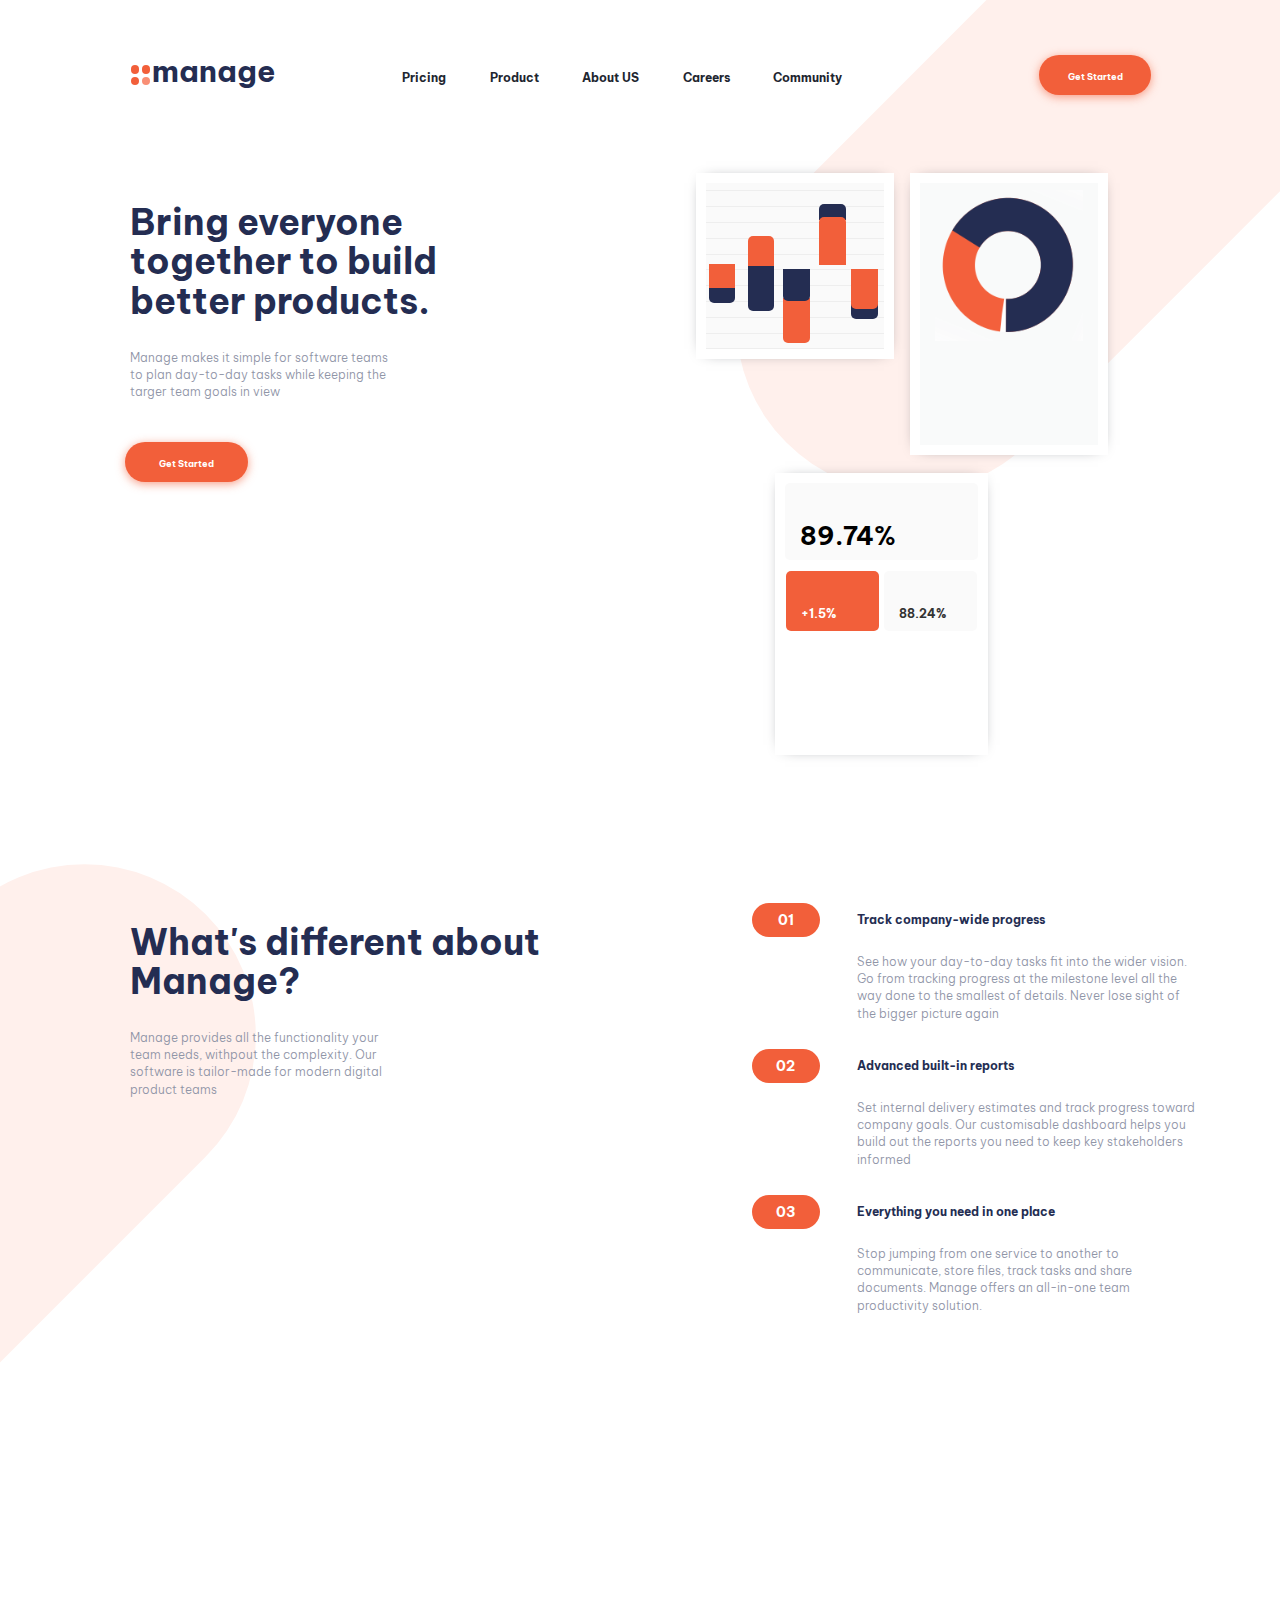
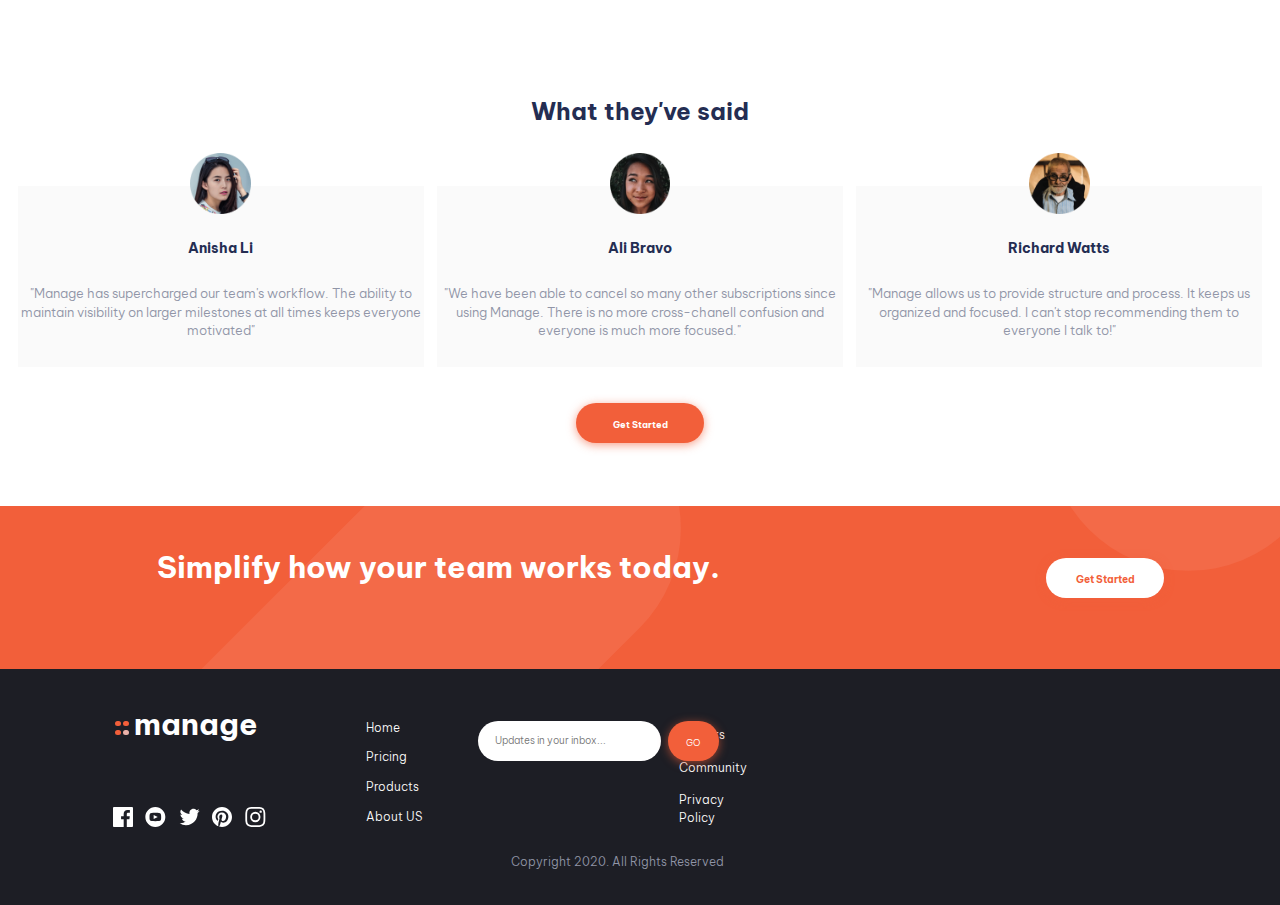
==== index.html @ 22192799 "fixed (not completed 4)" ====
<!DOCTYPE html>
<html lang="en">
<head>
    <meta charset="UTF-8">
    <meta http-equiv="X-UA-Compatible" content="IE=edge">
    <meta name="viewport" content="width=device-width, initial-scale=1.0">
    <link rel="stylesheet" href="bootstrap.min.css">
    <link rel="stylesheet" href="main.css">
    <title>Document</title>
</head>
<body>
    <div class="nav navbar">
        <div class="col-md-2 col-sm-2 col-xs-3"><div class="circleBlck"><span class="managerCircle"></span><span class="managerCircle managerCircle2"></span></div><br><div class="circleBlck circleBlck2"><span class="managerCircle"></span><span class="managerCircle managerCircle2 managerCircle3"></span></div><span class="managerTxt">manage</span></div>
        <div class="col-xs-3 col-sm-3 col-md-3 burger__menu_Blck"><button onclick="mobile_Menu(1)"><span class="burger_menu burger_menu1"></span><br><span class="burger_menu"></span><br><span class="burger_menu"></span></button> <button onclick="mobile_Menu(0)" hidden><span class="close_menu"></span><span class="close_menu"></span></button></div>
        <div class="menuBlck container-fluid" id="mobile-nav">
        <ul class="nav navbar-nav navMenu">
            <li class="active menuBtn">Pricing</li>
            <li class="active menuBtn">Product</li>
            <li class="active menuBtn thirdBtnNavMenu">About US</li>
            <li class="active menuBtn fourBtnNavMenu">Careers</li>
            <li class="active menuBtn fiveBtnNavMenu">Community</li>
        </ul>
        </div>
    <div class="col-md-3 col-sm-3 positionRight"><button class="btn btnTop"><a href="#" class="btnStart"> Get Started</a></button>
        </div></div>
        <div class="row padding">
        <div class="col-md-5 col-sm-5 col-xs-12 greetings aboutProduct">
            <h1>Bring everyone together to build better products.</h1><br>
            <p>Manage makes it simple for software teams to plan day-to-day tasks while keeping the targer team goals in view</p><br>
            <button class="btn btnTop2"><a href="#" class="btnStart"> Get Started</a></button>
        </div>
        <div class="col-md-5 col-sm-5 col-xs-12 index">
            <div class="row">
                <div class="col-md-5 col-sm-5 col-xs-5 rating"><hr id="hr_one"><hr><hr><hr><hr><hr><hr><hr><hr><hr><hr><div class="ratingLvl"><div class="innerRatingLvl"></div></div><div class="ratingLvl Lvl2"><div class="innerRatingLvl RatingLvlChildnum2"></div></div><div class="ratingLvl Lvl3"><div class="innerRatingLvl RatingLvlChildnum3"></div></div><div class="ratingLvl Lvl4"><div class="innerRatingLvl RatingLvlChildnum4"></div></div><div class="ratingLvl Lvl5"><div class="innerRatingLvl RatingLvlChildnum5"></div></div></div>
                <div class="col-md-5 col-sm-5 col-xs-5 info"><img src="./illustration-intro.svg" width="100%" style="margin-top:5%;" alt="" srcset=""></div>
                <div class="row">
                    <div class="col-md-5 col-sm-5 col-xs-12 percent">
                        <div class="row">
                            <div class="col-md-12 col-sm-12 col-xs-12 totalScore"><br><br><span>89.74%</span></div>
                            <div class="row">
                                <div class="col-md-5 col-sm-5 col-xs-5 diffLastAndToday"><br><br><span>+1.5%</span></div>
                                <div class="col-md-5 col-sm-5 col-xs-5 indexLastMonth"><br><br><span>88.24%</span></div>
                            </div>
                        </div>
                    </div>
                </div>
            </div>
        </div></div>
        <div class="row padding">
            <div class="col-md-5 col-sm-5 col-xs-8 greetings">
                <h1>What's different about Manage?</h1><br>
                <p>Manage provides all the functionality your team needs, withpout the complexity. Our software is tailor-made for modern digital product teams</p>
            </div>
            <div class="col-md-7 col-sm-7 col-xs-8">
                <div class="row padding withoutTop">
                    <div class="col-md-12 col-sm-12 col-xs-12 steps"><button class="btn btn-md stepBtn">01</button><h6>Track company-wide progress</h6><br><p>See how your day-to-day tasks fit into the wider vision. Go from tracking progress at the milestone level all the way done to the smallest of details. Never lose sight of the bigger picture again</p><br></div>
                    <div class="col-md-12 col-sm-12 col-xs-12 steps"><button class="btn btn-md stepBtn">02</button><h6>Advanced built-in reports</h6><br><p>Set internal delivery estimates and track progress toward company goals. Our customisable dashboard helps you build out the reports you need to keep key stakeholders informed</p><br></div>
                    <div class="col-md-12 col-sm-12 col-xs-12 steps"><button class="btn btn-md stepBtn">03</button><h6>Everything you need in one place</h6><br><p>Stop jumping from one service to another to communicate, store files, track tasks and share documents. Manage offers an all-in-one team productivity solution.</p><br></div>
                </div>
            </div>
        </div>
        <br><br><br><br><br><br><br>
        <center><h3 style="color: hsl(228, 39%, 23%);" id="h3Elem">What they've said</h3></center><br><br><Br>
        <div class="row SlideMenu">
            <div class="col-md-12 col-sm-12 col-xs-12" onmouseover="btn(0)" onmouseout="btn(1)">
            <div class="row">
            <div class="col-md-3 col-sm-3 col-xs-11 saidBlck" id='firstScroll' ><center><img src="./avatar-anisha.png" alt="" class="Avatar_img"></center><br><center><h5>Anisha Li</h5></center><br><p>"Manage has supercharged our team's workflow. The ability to maintain visibility on larger milestones at all times keeps everyone motivated"</p></div>
            <div class="col-md-3 col-sm-3 col-xs-11 saidBlck" id="secondBlck"><center><img src="./avatar-ali.png" alt="" class="Avatar_img"></center><br><center><h5>Ali Bravo</h5></center><br><p>"We have been able to cancel so many other subscriptions since using Manage. There is no more cross-chanell confusion and everyone is much more focused."</p></div>
            <div class="col-md-3 col-sm-3 col-xs-11 saidBlck" id="thirdBlck"><center><img src="./avatar-richard.png" alt="" class="Avatar_img"></center><br><center><h5>Richard Watts</h5></center><br><p>"Manage allows us to provide structure and process. It keeps us organized and focused. I can't stop recommending them to everyone I talk to!"</p></div>
            <div class="col-md-3 col-sm-3 col-xs-11 saidBlck" id="secondScroll"><center><img src="./avatar-shanai.png" alt="" class="Avatar_img"></center><br><center><h5>Shanai Gough</h5></center><br><p>"Their software allows us to track, manage and collaborate on our projects from anywhere. It keeps the whole team in-sync without being intrusive."</p></div>
        <span class='saidCircle'></span><span class='saidCircle'></span><span class='saidCircle'></span><span class='saidCircle'></span></div>
        <br><br>
    </div><button class="btn btnTop3"><a href="#" class="btnStart"> Get Started</a></button></div>
        <div class="row footerMenuParent">
            <div class="col-md-12 col-sm-12 col-xs-12 footerItem"><img src="./bg-tablet-pattern copy.svg" style="position: absolute;" alt=""><img src="./bg-tablet-pattern copy.svg" style="position:absolute;" id="ImgfooterItem" alt=""><h2>Simplify how your team works today.</h2>
                <button class="btn btnTop4"><a href="#" class="btnStart"> Get Started</a></button></div>    
        <div class="col-md-12 col-sm-12 col-xs-12 footerMenu">
            <div class="col-md-4 col-sm-4 col-xs-4 footerMenuChild"><span class="circle"></span><span class="circle" id="circle2"></span><br><span class="circle2 circle"></span><span class="circle2 circle" id="paleCircle"></span><p>manage</p><br><br><br><div class="massengerBlck"><img src="./icon-facebook.svg" alt=""><img src="./icon-youtube.svg" alt=""><img src="./icon-twitter.svg" alt=""><img src="./icon-pinterest.svg" alt=""><img src="./icon-instagram.svg" alt=""></div></div>
            <div class="col-md-8 col-sm-8 col-xs-8"><ul class="footerNav">
                <li>Home</li>
                <li>Pricing</li>
                <li>Products</li>
                <li id="fourBlck">About US</li>
            </ul><ul class="footerNav2">
            <li>Careers</li>
            <li>Community</li>
            <li id="fourBlck2">Privacy Policy</li>
        </ul>
        </div>
            <div class="col-md-4 col-sm-4 col-xs-4 footerInbox"><input type="email" placeholder="Updates in your inbox..."><button onclick="inbox()">GO</button><br><span hidden></span><p>Copyright 2020. All Rights Reserved</p></div>
        </div></div>
        
        <script src="./app.js" defer></script></body>
</html>
---- main.css ----
.close_menu {
    height: 3px;
    padding-bottom: 1px !important;
    width: 22% !important;
    position: absolute;
    rotate: 45deg !important;
    background-color: hsl(228, 39%, 23%);
    top: 100%;
}

.close_menu:nth-child(2) {
    rotate: -45deg !important;
}
.circleBlck{
    background-color: transparent;
    width: 13%;
    margin-right: 25%;
    float: right;
    margin-bottom: 5%;
    margin-top: 35%;
    padding-bottom: 6%;
}
.circleBlck2{
    margin-top:32%;
    margin-right: -13%;
}
body {
    font-family: 'Be Vietnam Pro';
    font-size: 120%;
    overflow-x: hidden;
    background-image: url(./bg-tablet-pattern.svg), url(./bg-tablet-pattern.svg);
    background-repeat: no-repeat;
    position: absolute;
    background-position-y: 23%, -135%;
    background-position-x: 115%, -60%;
    background-size: 50%;
}

@font-face {
    font-family: 'Be Vietnam Pro Light';
    src: url(./BeVietnamPro-Light.ttf);
}

.menuBlck {
    width: 100%;
    position: absolute;
}
.navMenu{
    width: 60%;
}
.menuBtn {
    cursor: pointer;
    color: rgb(33, 37, 47);
    margin-left:8%;
    padding-top: 12.5%;
}

.scroll {
    width: 700px;
    overflow-wrap: normal;
    overflow-x: scroll;
}

@keyframes scrollLeft {
    from {
        margin-left: 2%;
    }

    to {
        margin-left: -30%;
    }
}

#scrollBtn2 {
    right: 2%;
}

.footerItem {
    color: white;
    font-family: 'Be Vietnam Pro';
    background-color: hsl(12, 88%, 59%);
}

.footerItem>h2 {
    position: absolute;
    margin-top: 3.5%;
    margin-left: 12%;
}

.footerItem>img {
    margin-top: -9%;
    width: 40%;
    margin-left: 12%;
}

.footerItem {
    margin-left: 0%;
    overflow: hidden;
    margin-top: 8%;
    height: 300px;
}

.footerMenuParent {
    overflow: hidden;
}

.footerMenu {
    margin-top: -10.4%;
    padding-bottom: 25px;
    background-color: hsl(233, 12%, 13%);
}

#ImgfooterItem {
    margin-top: -35%;
    margin-left: 80%;
}

.btnTop4 {
    position: absolute;
    margin-top: 4%;
    right: 10%;
    width: 9%;
    height: 40px;
    border-radius: 50px 50px 50px 50px;
    background-color: white;
}

.btnTop4>.btnStart {
    font-size: 71.4%;
    color: hsl(12, 88%, 59%);
}

.btnTop3 {
    position: absolute;
    margin-top: 17%;
    left: 45%;
    width: 10%;
    height: 40px;
    border-radius: 50px 50px 50px 50px;
    background-color: hsl(12, 88%, 59%);

}



.scrollBtn {
    margin-left: 2%;
    margin-top: -7.5%;
    border: 0px;
    background-color: transparent;
    width: 5%;
    position: absolute;
}

@keyframes scrolling {
    from {
        margin-left: 120%;
    }

    to {
        margin-left: 69%;
    }
}

@keyframes scrollRight {
    from {
        margin-left: -30%;
    }

    to {
        margin-left: 2%;
    }
}

@keyframes scrolling2 {
    from {
        margin-left: 67%;
    }

    to {
        margin-left: 120%;
    }
}

#firstScroll {
    margin-left: 2.5%;
    border-left: 0px black solid;
}

#secondScroll {
    position: absolute;
    margin-left: 120%;
}

.saidBlck>center>h5 {
    color: hsl(228, 39%, 23%)
}

.Avatar_img {
    width: 15%;
    margin-top: -8%;
}

.burger__menu_Blck {
    visibility: hidden;
}

.saidBlck>p {
    text-align: center;
    font-size: 110%;
    padding-bottom: 4%;
    color: hsl(227, 12%, 61%);
    font-family: 'Be Vietnam Pro Light';
}

.saidBlck {
    background-color: rgb(250, 250, 250);
    padding: 0;
    width: 31%;
}

.greetings {
    color: hsl(228, 39%, 23%);
}
.greetings>h1{
    width:95%;
}
.greetings>p{
    width:55%;
}
.aboutProduct>h1{
    width: 70% !important;
}
.aboutProduct>p{
    width: 58% !important;
}
#secondBlck {
    margin-left: 1%;
}

@keyframes mobilemenu {
    from {
        margin-left: 150%;
    }

    to {
        margin-left: 37%;
    }
}

#thirdBlck {
    margin-left: 1%;
}

.greetings>p {
    font-family: 'Be Vietnam Pro Light';
    font-size: 100%;
    color: hsl(227, 12%, 61%);
}

.steps>p {
    margin-left: 20%;
    font-family: 'Be Vietnam Pro Light';
    font-size: 100%;
    width: 63%;
    color: hsl(227, 12%, 61%);
}

.steps:nth-child(2)>p {
    width: 67%;
}

.padding {
    padding-left: 130px;
    padding-top: 65px;
    height: 80%;
}
.index{
    height:100%;
}
.index>.row{
    height: 100%;
}
.info,.rating.percent{
    height:40%;
}
.percent{
    height:40%;
}
.index {
    padding-left: 150px;
}
.index>div>.row{
    height: 100%;
}
body{
    height: 100%;
}
.rating {
    box-shadow: 0px 0px 15px rgb(33, 37, 47);
    width: 50%;
    margin-left: -10%;
    background-color: hsl(0, 0%, 98%);
    outline: 10px white solid;
}

.rating>hr {
    margin-left: -11%;
    margin-bottom: 0%;
    margin-top: 10%;
    width: 122%;
}

.ratingLvl {
    position: absolute;
    top: 49%;
    background-color: hsl(12, 88%, 59%);
    border-radius: 0px 0px 5px 5px;
    width: 15%;
    margin-left: -7%;
    height: 30px;
}

.innerRatingLvl {
    position: absolute;
    top: 80%;
    width: 100%;
    height: 15px;
    border-radius: 0px 0px 5px 5px;
    background-color: hsl(228, 39%, 23%);
}

.RatingLvlChildnum2 {
    height: 45px;
    top: 100%;
}

.RatingLvlChildnum3 {
    height: 32px;
    top: -63%;
}

.RatingLvlChildnum4 {
    border-radius: 5px 5px 0px 0px;
    height: 48px;
    top: 80%;
    background-color: hsl(12, 88%, 59%);
}

.withoutTop {
    padding-top: 0px;
}

.RatingLvlChildnum5 {
    top: -120%;
    height: 40px;
    background-color: hsl(12, 88%, 59%);
}

.steps>h6 {
    margin-left: 20%;
    color: hsl(228, 39%, 23%);
}

.stepBtn {
    float: left;
    background-color: hsl(12, 88%, 59%);
    color: white;
    width: 13%;
    border-radius: 50px 50px 50px 50px;
}

.Lvl2 {
    top: 32%;
    margin-left: 15%;
    border-radius: 5px 5px 0px 0px;
}

.Lvl3 {
    top: 69%;
    height: 45px;
    margin-left: 35%;
    border-radius: 0px 0px 5px 5px;
}

.Lvl4 {
    background-color: hsl(228, 39%, 23%);
    top: 13%;
    height: 16px;
    margin-left: 55%;
    border-radius: 5px 5px 0px 0px;
}

.Lvl4 {
    background-color: hsl(228, 39%, 23%);
    top: 13%;
    height: 16px;
    margin-left: 55%;
    border-radius: 5px 5px 0px 0px;
}

.Lvl5 {
    background-color: hsl(228, 39%, 23%);
    top: 68%;
    height: 23px;
    margin-left: 73%;
    border-radius: 0px 0px 5px 5px;
}

#hr_one {
    margin-top: 5%;
}

.info {
    box-shadow: 0px 0px 15px rgb(33, 37, 47);
    margin-left: 10%;
    width: 50%;
    background-color: rgb(249,250,250);
    outline: 10px white solid;
}

.totalScore {
    border-radius: 5px 5px 5px 5px;
    background-color: hsl(0, 0%, 98%);
    padding-bottom: 3%;
    color: black;
}

.totalScore>span {
    font-size: 210%;
    font-family: 'Be Vietnam Pro';
}

.indexLastMonth {
    background-color: hsl(0, 0%, 98%);
    margin-top: 5%;
    border-radius: 5px 5px 5px 5px;
    margin-left: 2%;
    padding-bottom: 4%;
}
.diffLastAndToday {
    border-radius: 5px 5px 5px 5px;
    background-color: hsl(12, 88%, 59%);
    margin-top: 5%;
    margin-left: 7.5%;
padding-bottom: 4%;
    color: white;
}

.percent {
    box-shadow: 0px 0px 15px rgb(33, 37, 47);
    margin-left: 15%;
    margin-top: 10%;
    width: 50%;
    background-color: white;
    outline: 10px white solid;
}

.menuBlck {
    padding-left: 28%;
}

#paleRedCircle {
    background-color: rgb(235, 178, 169);
}

.managerCircle{
    background-color: hsl(12, 88%, 59%);
    width: 4%;
    padding-bottom: 4%;
    margin-left: 0.5%;
    position: absolute;
    border-radius: 100px 100px 100px 100px;
}
.managerCircle2{
    margin-left: 6%;
    width: 3.5%;
    padding-bottom: 4%;
}
.managerCircle3{
    background-color: rgb(249, 143, 117);
}
@media (max-width:1100px) and (max-height:600px) {
    .footerItem>h2 {
        margin-top: 5.5% !important;
    }

    .stepBtn {
        font-size: 85% !important;
    }

    .index>div>div.row>div>div>div>span {
        font-size: 170% !important;
    }

    .btnTop4 {
        margin-top: 6% !important;
    }

    .scrollBtn {
        margin-top: -5% !important;
    }

    .rating {
        margin-left: -15% !important;
    }

    .info {
        margin-left: 15% !important;
    }

    #fourBlck {
        width: 9% !important;
    }

    #fourBlck2 {
        width: 20% !important;
    }

    .footerInbox>button {
        top: -350%;
        width: 15% !important;
    }

    .footerInbox>input {
        width: 55% !important;
        top: -350% !important;
    }

    .footerInbox>p {
        margin-left: 130% !important;
        width: 90% !important;
    }

    .footerNav {
        margin-top: 13% !important;
    }

    .footerNav2 {
        margin-top: -17% !important;
    }

    .circle {
        margin-left: 23.5%;
        margin-top: 24.7% !important;
    }

    #circle2 {
        margin-left: 25.4%;
    }

    .circle2 {
        margin-top: 21.7% !important;
    }

    #paleCircle {
        margin-left: 25.4%;
        background-color: rgb(235, 178, 169);
    }

    .footerMenuChild>p {
        margin-top: 15.2% !important;
    }

    .footerMenu {
        margin-top: -13.7% !important;
    }

    #ImgfooterItem {
        margin-top: -33% !important;
    }

    .btnTop4 {
        width: 13% !important;
    }


    .saidBlck>p {
        font-size: 10px !important;
    }

    .steps {
        margin-left: -20%;
    }

    .steps>p {
        width: 100% !important;
        margin-left: 20% !important;
    }

    body {
        background-position-y: 5%, -180% !important;
        background-position-x: 120%, -50% !important;
    }

    .ratingLvl {
        top: 47% !important;
        margin-left: -10%;
    }

    .innerRatingLvl {
        top: 65% !important;
    }

    .RatingLvlChildnum2 {
        top: 80% !important;
        height: 42px !important;
    }

    .RatingLvlChildnum3 {
        height: 27px !important;
        top: -17% !important;
    }

    .RatingLvlChildnum4 {
        height: 28px;
        top: 60% !important;
    }

    .RatingLvlChildnum5 {
        top: -70% !important;
        height: 30px;
    }

    .Lvl2 {
        top: 28% !important;
        margin-left: 9% !important;
    }

    .Lvl3 {
        top: 55% !important;
        height: 52px !important;
        margin-left: 29% !important;
    }

    .Lvl4 {
        top: 20% !important;
        margin-left: 50% !important;
    }

    .Lvl5 {
        top: 62% !important;
        margin-left: 68% !important;
    }

    .rating {
        height: 130px !important;
    }

    .info {
        height: 130px !important;
    }


    .rating>hr {
        margin-left: -17% !important;
        width: 135% !important;
        margin-top: 14% !important;
    }

    .managerCircleRight {
        right: 40% !important;
    }

    .btnTop {
        margin-top: -15% !important;
    }

    .menuBlck {
        padding-left: 18%;
    }
}

@media (max-width:1000px) and (max-height:600px) {
    .menuBtn {
        width: 10% !important;
        margin-left: 6% !important;
        font-size: 9px !important;
        padding-left: 45px !important;
    }

    .thirdBtnNavMenu {
        width: 24% !important;
    }

    .fourBtnNavMenu {
        margin-left: -5% !important;
    }

    .rating>hr {
        margin-left: -25% !important;
        width: 145% !important;
        margin-top: 23% !important;
    }

    .rating {
        margin-left: -15% !important;
    }

    .info {
        margin-left: 15% !important;
    }

    #fourBlck {
        width: 9% !important;
    }

    #fourBlck2 {
        width: 20% !important;
    }

    .footerInbox>button {
        top: -420% !important;
        right: -172% !important;
        width: 15% !important;
    }

    .footerInbox>input {
        width: 55% !important;
        right: -155% !important;
        top: -420% !important;
    }

    .footerInbox>p {
        margin-left: 240% !important;
        width: 90% !important;
    }

    .footerNav {
        margin-top: 13% !important;
    }

    .footerNav2 {
        margin-top: -17% !important;
    }

    .percent {
        height: 100px !important;
        margin-top: 15% !important;
    }

    .circle {
        margin-left: 23.5%;
        margin-top: 24.7% !important;
    }

    #circle2 {
        margin-left: 25.4%;
    }

    .circle2 {
        margin-top: 21.7% !important;
    }

    #paleCircle {
        margin-left: 25.4%;
        background-color: rgb(235, 178, 169);
    }

    .footerMenuChild>p {
        margin-top: 15.2% !important;
    }

    .footerMenu {
        margin-top: -13.7% !important;
    }

    #ImgfooterItem {
        margin-top: -33% !important;
    }

    .btnTop4 {
        width: 13% !important;
    }


    .totalScore>span {
        margin-left: -10% !important;
    }

    .index>div>div.row>div>div>div>span {
        font-size: 17px !important;
    }

    .saidBlck>p {
        font-size: 8.6px !important;
    }

    .diffLastAndToday>span {
        margin-left: -40% !important;
        font-size: 9px !important;
    }

    .indexLastMonth>span {
        margin-left: -40% !important;
        font-size: 9px !important;
    }

    .steps {
        margin-left: -20%;
    }

    .steps>p {
        width: 100% !important;
        margin-left: 20% !important;
    }

    body {
        background-position-y: 5%, -260% !important;
        background-position-x: 120%, -50% !important;
    }

    .ratingLvl {
        top: 47% !important;
        margin-left: -15% !important;
    }

    .innerRatingLvl {
        top: 65% !important;
    }

    .RatingLvlChildnum2 {
        top: 90% !important;
        height: 32px !important;
    }

    .RatingLvlChildnum3 {
        height: 27px !important;
        top: -17% !important;
    }

    .RatingLvlChildnum4 {
        height: 28px;
        top: 60% !important;
    }

    .RatingLvlChildnum5 {
        top: -70% !important;
        height: 30px;
    }

    .Lvl2 {
        top: 28% !important;
        margin-left: 7% !important;
    }

    .Lvl3 {
        top: 45% !important;
        height: 52px !important;
        margin-left: 27% !important;
    }

    .Lvl4 {
        top: 20% !important;
        margin-left: 48% !important;
    }

    .Lvl5 {
        top: 62% !important;
        margin-left: 66% !important;
    }

    .rating {
        height: 100px !important;
    }

    .info {
        height: 100px !important;
        padding-top: 3% !important;
    }


    .managerCircle {
        right: 37% !important;
    }

    .managerCircleRight {
        right: 44.5% !important;
    }

    .btnTop {
        margin-top: -20% !important;
        width: 50% !important;
    }

    .btnTop2 {
        width: 30% !important;
    }

    .stepBtn {
        width: 16% !important;
    }

    .menuBlck {
        padding-left: 18%;
    }

    .footerItem {
        height: 250px !important;
    }

    .footerItem>img {
        left: 11% !important;
        top: 15% !important;
    }

    #ImgfooterItem {
        left: 5% !important;
    }
}

@media (max-width:1000px) and (max-height:500px) {
    .rating {
        margin-left: -15% !important;
    }

    .info {
        margin-left: 15% !important;
    }

    #fourBlck {
        width: 9% !important;
    }

    #fourBlck2 {
        width: 20% !important;
    }

    .footerInbox>button {
        top: -350%;
        width: 15% !important;
    }

    .footerInbox>input {
        width: 55% !important;
        top: -350% !important;
    }

    .footerInbox>p {
        margin-left: 130% !important;
        width: 90% !important;
    }

    .footerNav {
        margin-top: 13% !important;
    }

    .footerNav2 {
        margin-top: -17% !important;
    }

    .circle {
        margin-left: 23.5%;
        margin-top: 24.7% !important;
    }

    #circle2 {
        margin-left: 25.4%;
    }

    .circle2 {
        margin-top: 21.7% !important;
    }

    #paleCircle {
        margin-left: 25.4%;
        background-color: rgb(235, 178, 169);
    }

    .footerMenuChild>p {
        margin-top: 15.2% !important;
    }

    .footerMenu {
        margin-top: -13.7% !important;
    }

    #ImgfooterItem {
        margin-top: -33% !important;
    }

    .btnTop4 {
        width: 13% !important;
    }


    .saidBlck>p {
        font-size: 10px !important;
    }

    .steps {
        margin-left: -20%;
    }

    .steps>p {
        width: 100% !important;
        margin-left: 20% !important;
    }

    body {
        background-position-y: 5%, -180% !important;
        background-position-x: 120%, -50% !important;
    }

    .ratingLvl {
        top: 47% !important;
        margin-left: -10%;
    }

    .innerRatingLvl {
        top: 65% !important;
    }

    .RatingLvlChildnum2 {
        top: 80% !important;
        height: 42px !important;
    }

    .RatingLvlChildnum3 {
        height: 27px !important;
        top: -17% !important;
    }

    .RatingLvlChildnum4 {
        height: 28px;
        top: 60% !important;
    }

    .RatingLvlChildnum5 {
        top: -70% !important;
        height: 30px;
    }

    .Lvl2 {
        top: 28% !important;
        margin-left: 9% !important;
    }

    .Lvl3 {
        top: 55% !important;
        height: 52px !important;
        margin-left: 29% !important;
    }

    .Lvl4 {
        top: 20% !important;
        margin-left: 50% !important;
    }

    .Lvl5 {
        top: 62% !important;
        margin-left: 68% !important;
    }

    .rating {
        height: 130px !important;
    }

    .info {
        height: 130px !important;
    }
    .rating>hr {
        margin-left: -17% !important;
        width: 135% !important;
        margin-top: 14% !important;
    }

    .managerCircleRight {
        right: 40% !important;
    }

    .btnTop {
        margin-top: -15% !important;
    }

    .menuBlck {
        padding-left: 18%;
    }
}

.saidCircle {
    visibility: hidden;
}

@media (max-width:760px) and (max-height:600px) {

    .burger_menu {
        margin-top: -5% !important;
    }

    .burger_menu1 {
        margin-top: 0% !important;

    }

    .burger_menu:nth-child(5) {
        margin-top: -10% !important;
    }

    .burger__menu_Blck>button {
        background-color: transparent;
        outline: none;
        border: none;
        box-shadow: none;
    }

    .burger__menu_Blck {
        right: -15% !important;
        top: 55% !important;
    }

    .saidCircle {
        visibility: visible;
        position: absolute;
        margin-top: 25% !important;
        left: 47% !important;
        width: 0.8% !important;
        border-radius: 150px 150px 150px 150px !important;
        background-color: hsl(12, 88%, 59%);
        border: 1px hsl(12, 88%, 59%) solid;
        height: 7px !important;
    }

    body>div.row.SlideMenu>div>div>span:nth-child(6) {
        background-color: white;
        margin-left: 1.5% !important;
    }

    body>div.row.SlideMenu>div>div>span:nth-child(7) {
        background-color: white;
        margin-left: 3% !important;
    }

    body>div.row.SlideMenu>div>div>span:nth-child(8) {
        background-color: white;
        margin-left: 4.5% !important;
    }

    body {
        background-size: 99%, 65% !important;
        background-position-x: 2800%, 175% !important;
        background-position-y: 35%, -125% !important;
    }
    .steps>h6 {
        width: 110%;
        margin-left: 12% !important;
        margin-top: 0% !important;
        padding-top: 9px;
        padding-left: 16px;
        padding-bottom: 6px;
        background-color: rgb(255, 240, 235);
    }

    .steps {
        line-height: 200% !important;
        margin-left: -12% !important;
    }

    .btnTop3 {
        margin-left: -2% !important;
        width: 15% !important;
    }

    body>div:nth-child(3)>div.col-md-7.col-sm-7.col-xs-8>div>div>p {
        margin-left: 4% !important;
    }

    .managerCircleRight {
        right: 42% !important;
    }

    .greetings {
        margin-left: 5% !important;
        text-align: center;
        padding: 0 !important;
    }

    .greetings>h1 {
        line-height: 150% !important;
    }

    .greetings>p {
        line-height: 200% !important;
    }

    .aboutProduct>h1 {
        line-height: 100% !important;
    }

    .rating {
        margin-left: -10% !important;
        height: 150px !important;
        width: 40% !important;
    }

    #hr_one {
        margin-top: 6% !important;
    }

    .ratingLvl {
        margin-left: -3.5% !important;
    }

    .info {
        margin-left: 6% !important;
        height: 150px !important;
        width: 40% !important;
    }

    .percent {
        margin-top: 7% !important;
        margin-left: 15% !important;
        height: 150px !important;
        width: 40% !important;
    }

    .totalScore {
        font-size: 12px !important;
    }

    .diffLastAndToday {
        font-size: 10px !important;
        margin-left: 5% !important;
    }

    .diffLastAndToday>span {
        font-size: 18px !important;
        margin-left: -5% !important;
    }

    .indexLastMonth {
        font-size: 10px !important;
        margin-left: 5% !important;
    }

    .indexLastMonth>span {
        font-size: 18px !important;
        margin-left: -5% !important;
    }

    .index>div>div.row>div>div>div>span {
        font-size: 30px !important;
        margin-left: 3% !important;
        top: -25% !important;
    }

    .index {
        margin-top: 0% !important;
    }

    .greetings {
        margin-left: 16% !important;
        margin-top: 70% !important;
    }

    .greetings>P {
        margin-left: -20% !important;
    }

    .scrollBtn {
        box-shadow: none;
    }

    .stepBtn {
        box-shadow: none;
    }

    .greetings>h1 {
        width: 80% !important;
    }

    .aboutProduct {
        position: absolute;
        left: 30% !important;
        margin-top: 65% !important;
    }

    .aboutProduct>button {
        margin-left: 26% !important;
    }


    .Lvl2 {
        margin-left: 16% !important;
    }

    .Lvl3 {
        margin-left: 33.5% !important;
    }

    .Lvl4 {
        margin-left: 53% !important;
    }

    .Lvl5 {
        margin-left: 72% !important;
    }

    .rating>hr {
        margin-left: -8% !important;
        margin-top: 8% !important;
        width: 120% !important;
    }

    .steps>p {
        width: 120% !important;
        margin-left: -10% !important;
    }

    #h3Elem {
        margin-top: -10% !important;
        margin-bottom: 10% !important;
    }

    .aboutProduct {
        margin-left: -18% !important;
    }

    .btnTop2 {
        width: 20% !important;
        margin-left: 35% !important;
    }

    .circle {
        margin-left: 21% !important;
        margin-top: 27% !important;
        height: 5px !important;
        width: 2% !important;
    }

    #circle2 {
        margin-left: 24% !important;
    }

    .footerNav2 {
        margin-top: -20% !important;
    }

    .footerInbox>p {
        margin-left: 200% !important;
        width: 100% !important;
    }

    .footerInbox {
        margin-left: 5% !important;
        margin-top: 12% !important;
    }

    .circle2 {
        margin-top: 24% !important;
    }

    #paleCircle {
        margin-left: 24% !important;
    }

    .btnTop3 {
        margin-top: 30% !important;
    }

    .footerInbox>span {
        position: absolute;
        left: 204% !important;
        width: 90% !important;
        font-size: 8px !important;
        color: red;
        font-style: italic;
        margin-top: -65% !important;
    }

    .footerInbox>button {
        box-shadow: none;
        left: 105% !important;
        width: 20% !important;
        outline: none;
        border: none;
    }

    .burger_menu {
        height: 5px;
        padding-bottom: 1px !important;
        width: 15% !important;
        position: absolute;
        background-color: hsl(228, 39%, 23%);
    }

    .btnTop3 {
        margin-left: -4% !important;
    }

    .saidBlck {
        position: absolute;
        width: 60% !important;
        margin-left: 25% !important;
        height: 180px !important;
    }

    .btnTop3 {
        margin-left: -3% !important
    }

    .saidBlck>p {
        font-size: 13px !important;
    }

    .footerMenu {
        margin-top: 0% !important;
    }

    .footerItem>img {
        margin-top: -4% !important;
        margin-left: 8% !important;
    }

    #ImgfooterItem {
        margin-top: -30% !important;
        margin-left: 80% !important;
    }

    .footerItem {
        margin-top: 40% !important;
        height: 150px !important;
    }

    .burger__menu_Blck {
        visibility: visible;
        position: absolute;
    }

    .menuBlck {
        z-index: 99999;
        position: absolute;
        margin-top: 20% !important;
        width: 40% !important;
        background-color: white;
        padding-bottom: 17px !important;
    }

    .menuBlck>ul>li {
        font-size: 13px !important;
    }

    .aboutProduct>p {
        margin-left: 25% !important;
        width: 33% !important;
    }

    .menuBtn {
        color: hsl(228, 39%, 23%);
        margin-left: 0% !important;
        padding-left: 0px !important;
        padding-top: 17px !important;
    }

    .thirdBtnNavMenu {
        width: 40% !important;
    }

    .btnTop {
        visibility: hidden;
    }
}

@media (max-width:500px) and (max-height:920px) {
    .btnTop4 {
        width: 33% !important;
        top: 65% !important;
        left: 34% !important;
    }
    .saidCircle {
        visibility: visible;
        position: absolute;
        margin-top: 37% !important;
        left: 45% !important;
        width: 2% !important;
        border-radius: 150px 150px 150px 150px !important;
        background-color: hsl(12, 88%, 59%);
        border: 1px hsl(12, 88%, 59%) solid;
        height: 8px !important;
    }

    body>div.row.SlideMenu>div>div>span:nth-child(6) {
        background-color: white;
        margin-left: 2.5% !important;
    }

    body>div.row.SlideMenu>div>div>span:nth-child(7) {
        background-color: white;
        margin-left: 5% !important;
    }

    body>div.row.SlideMenu>div>div>span:nth-child(8) {
        background-color: white;
        margin-left: 7.5% !important;
    }

    body {
        background-size: 120%, 75% !important;
        background-position-x: -90%, 245% !important;
        background-position-y: 35%, -163% !important;
    }
.steps>h6 {
        width: 113%;
        margin-left: 10% !important;
        margin-top: 0% !important;
        padding-top: 10px;
        padding-left: 46px;
        padding-bottom: 10.5px;
        background-color: rgb(255, 240, 235);
    }

    .steps {
        line-height: 200% !important;
        width: 610% !important;
        margin-left: -452% !important;
    }

    .btnTop3 {
        margin-left: -2% !important;
        width: 30% !important;
    }

    .footerItem>img {
        visibility: hidden;
    }

    .footerItem>h2 {
        padding-top: 20% !important;
        padding-bottom: 15% !important;
        font-size: 300% !important;
        margin-left: 10% !important;
        width: 75% !important;
        text-align: center;
    }

    body>div:nth-child(3)>div.col-md-7.col-sm-7.col-xs-8>div>div>p {
        margin-left: 4% !important;
    }
.managerCircle{
    margin-right: 43%;
    margin-top: 65%;
    width: 6%;
}
.managerCircleRight{
    margin-right: 5%;
}
#managerCircle{
    margin-right: -6%;
}
.managerCircle2{
    margin-top: 53%;
    margin-right: -17%;
}
    .managerTxt {
        position: absolute;
        left: -2% !important;
        font-size: 235% !important;
        top: 53% !important;
        margin-left: 60% !important;
    }

    .greetings {
        margin-left: 5% !important;
        text-align: center;
        padding: 0 !important;
    }

    .greetings>h1 {
        line-height: 150% !important;
    }

    .greetings>p {
        line-height: 200% !important;
    }

    .aboutProduct>h1 {
        font-size: 30px !important;
        line-height: 100% !important;
    }

    .rating {
        box-shadow: 0px 0px 15px rgb(33, 37, 47);
        margin-left: -130% !important;
        margin-top: -30% !important;
        height: 110px !important;
        width: 80% !important;
    }

    #hr_one {
        margin-top: 7% !important;
    }

    .ratingLvl {
        height: 25px !important;
        margin-left: -8.5% !important;
        top: 45% !important;
    }

    .innerRatingLvl {
        height: 8.5px !important;
        top: 83% !important;
    }

    .RatingLvlChildnum2 {
        top: 80% !important;
        height: 30px !important;
    }

    .RatingLvlChildnum3 {
        height: 23px !important;
        top: -2% !important;
    }

    .RatingLvlChildnum4 {
        height: 28px !important;
        top: 60% !important;
    }

    .RatingLvlChildnum5 {
        top: -70% !important;
        height: 28px !important;
    }

    .Lvl2 {
        top: 29% !important;
        margin-left: 13% !important;
    }

    .Lvl3 {
        top: 47% !important;
        height: 52px !important;
        margin-left: 29% !important;
    }

    .Lvl4 {
        top: 15% !important;
        height: 15px !important;
        margin-left: 50% !important;
    }

    .Lvl5 {
        top: 62% !important;
        height: 20px !important;
        margin-left: 68% !important;
    }

    .info {
        box-shadow: 0px 0px 15px rgb(33, 37, 47) !important;
        margin-top: -30% !important;
        margin-left: -30% !important;
        height: 110px !important;
        width: 80% !important;
    }

    .percent {
        box-shadow: 0px 0px 15px rgb(33, 37, 47) !important;
        margin-top: 60% !important;
        margin-left: -35% !important;
        left: -80% !important;
        height: 110px !important;
        width: 80% !important;
    }

    .totalScore {
        font-size: 7px !important;
        width: 105% !important;
        height: 50px !important;
    }

    .diffLastAndToday {
        font-size: 10px !important;
        margin-left: 9% !important;
        height: 50px !important;
    }

    .diffLastAndToday>span {
        font-size: 14px !important;
        margin-left: -25% !important;
    }

    .footerMenuParent {
        margin-top: 15% !important;
    }

    .indexLastMonth {
        height: 50px !important;
        font-size: 10px !important;
        margin-left: 2% !important;
    }

    .indexLastMonth>span {
        font-size: 14px !important;
        margin-left: -25% !important;
    }

    .index>div>div.row>div>div>div>span {
        font-size: 20px !important;
        margin-left: -3% !important;
    }

    .index {
        margin-top: 0% !important;
    }

    .greetings {
        margin-left: 13% !important;
        margin-top: 135% !important;
    }

    .greetings>p {
        margin-left: -48% !important;
        text-align: unset !important;
        width: 140% !important;
    }

    .greetings>h1 {
        margin-left: -55% !important;
        margin-top: -30% !important;
        font-size: 30px !important;
        width: 150% !important;
    }

    .aboutProduct>h1 {
        margin-left: 0% !important;
        font-size: 30px !important;
        width: 80% !important;
    }

    .aboutProduct {
        position: absolute;
        left: 29% !important;
        margin-top: 105% !important;
    }

    .aboutProduct>button {
        width: 30% !important;
        margin-left: 20% !important;
    }


    .Lvl3 {
        margin-left: 33.5% !important;
    }

    .Lvl4 {
        margin-left: 53% !important;
    }

    .Lvl5 {
        margin-left: 72% !important;
    }

    .rating>hr {
        margin-left: -17% !important;
        margin-top: 12% !important;
        width: 135% !important;
    }

    .steps>p {
        width: 100% !important;
        margin-left: -10% !important;
    }

    #h3Elem {
        margin-top: -25% !important;
        margin-bottom: 10% !important;
    }

    .aboutProduct {
        margin-left: -18% !important;
    }

    .btnTop2 {
        width: 20% !important;
    }

    .circle {
        margin-left: 91% !important;
        margin-top: 307% !important;
        height: 6px !important;
        width: 5% !important;
    }

    .stepBtn {
        width: 20% !important;
    }

    #circle2 {
        margin-left: 100% !important;
    }

    .footerNav {
        font-size: 13px !important;
        margin-left: -45% !important;
        line-height: 250% !important;
        position: absolute;
        margin-top: 50% !important;
    }

    #fourBlck {
        width: 100% !important;
    }

    #fourBlck2 {
        width: 100% !important;
    }

    .footerMenu {
        height: 650px !important;
    }

    .footerNav2 {
        font-size: 13px !important;
        position: absolute;
        line-height: 250% !important;
        margin-top: 50% !important;
    }

    .footerInbox {
        margin-left: 8% !important;
        margin-top: -47% !important;
    }

    .footerInbox>p {
        margin-top: 635% !important;
        margin-left: -80% !important;
        width: 250% !important;
    }

    .circle2 {
        margin-top: 302% !important;
    }

    #paleCircle {
        background-color: hsla(12, 88%, 59%, 0.4) !important;
        margin-left: 100% !important;
    }

    .btnTop3 {
        margin-top: 47% !important;
    }

    .footerInbox>span {
        position: absolute;
        right: 60% !important;
        margin-top: 200% !important;
        width: 120% !important;
        font-size: 11px !important;
        color: red;
        font-style: italic;
    }

    .footerInbox>button {
        box-shadow: none;
        left: -55% !important;
        width: 60% !important;
        bottom: 60% !important;
        font-size: 11px !important;
        font-family: 'Be Vietnam Pro' !important;
        outline: none;
        border: none;
    }

    .footerInbox>input {
        right: 10% !important;
        font-size: 11.2px !important;
        padding-left: 15% !important;
        width: 180% !important;
        bottom: 60% !important;
    }

    .footerMenuChild>p {
        position: absolute;
        margin-left: 110% !important;
        margin-top: 280% !important;
    }

    .massengerBlck {
        margin-top: 230% !important;
        margin-left: 0% !important;
        width: 500% !important;
    }

    .massengerBlck>img {
        margin-left: 7% !important;
        width: 7% !important;
    }

    .burger_menu {
        height: 5px;
        padding-bottom: 1px !important;
        width: 15% !important;
        position: absolute;
        background-color: hsl(228, 39%, 23%);
    }

    .saidBlck {
        position: absolute !important;
        width: 85% !important;
        margin-top: -10% !important;
        margin-left: 120% !important;
        height: 180px !important;
    }

    #firstScroll {
        margin-left: 7.5% !important;
    }

    .btnTop3 {
        margin-left: -10% !important
    }

    .saidBlck>p {
        font-size: 13px !important;
    }

    .footerMenu {
        margin-top: 0% !important;
    }

    .footerItem>img {
        margin-top: -4% !important;
        margin-left: 8% !important;
    }

    #ImgfooterItem {
        visibility: visible;
        margin-top: 5% !important;
        width: 150% !important;
        margin-left: -126% !important;
    }

    .footerItem {
        margin-top: 40% !important;
        height: 350px !important;
    }

    .burger__menu_Blck {
        visibility: visible;
        position: absolute;
    }

    .burger_menu {
        width: 20% !important;
        height: 3px !important;
        margin-top: -4% !important;
    }

    .burger_menu1 {
        margin-top: 9% !important;

    }

    .burger_menu:nth-child(5) {
        margin-top: -17% !important;
    }

    .burger__menu_Blck>button {
        background-color: transparent;
        outline: none;
        border: none;
        box-shadow: none;
    }

    .burger__menu_Blck {
        right: -10% !important;
        top: 53% !important;
    }

    .menuBlck {
        z-index: 99999;
        position: absolute;
        margin-top: 20% !important;
        width: 80% !important;
        box-shadow: 0px 0px 1000px rgba(33, 37, 47, 0.9);
        background-color: white;
        padding-bottom: 17px !important;
    }

    .menuBlck>ul>li {
        font-size: 13px !important;
        margin-left: 15% !important;
        margin-top: 1% !important;
        padding-bottom: 15px !important;
    }

    .aboutProduct>p {
        margin-left: 8% !important;
        width: 63% !important;
    }

    .menuBtn {
        color: hsl(228, 39%, 23%);
        margin-left: 0% !important;
        padding-left: 0px !important;
        padding-top: 17px !important;
    }

    .thirdBtnNavMenu {
        width: 60% !important;
    }

    .btnTop {
        visibility: hidden;
    }
    @media (max-width:450px) and (max-height:920px) {
        body{
    background-size: 120%, 75% !important;
    background-position-x: -90%, 240% !important;
    background-position-y: 35%, -153% !important;
        }
        .rating{
        margin-left: -100% !important;
        width: 70% !important;
        margin-top: -20% !important;
        }
        #hr_one{
            margin-top: 5% !important;
        }
        .rating>hr{
            margin-top: 9.4% !important;
        }
        .ratingLvl{
            top: 50%!important;
        }
        .Lvl2{
            margin-left: 11%!important;
            top: 32%!important;
            height: 27px!important;
        }
        .Lvl3{
            margin-left: 30%!important;
            top: 52%!important;
            height: 49px!important;
        }
        .Lvl4{
            top: 10% !important;
            margin-left: 49%!important;
            height: 17px !important;
        }
        .RatingLvlChildnum4{
            height:34px !important;
        }
        .Lvl5{
            margin-left: 70%!important;
            top: 62% !important;
        }
        .diffLastAndToday{
            margin-top: 2% !important;
            margin-left: 11% !important;
            width:38% !important;
        }
        .indexLastMonth{
            margin-top: 2% !important;
            margin-left: 2.3% !important;
            width:38% !important;
        }
        .totalScore{
            margin-left: 3% !important;
            margin-top: 2% !important;
            width: 95% !important;
        }
        .footerMenuChild{
            margin-left: -3% !important;
        }
        .info{
            margin-left: -15% !important;
            width: 70% !important;
            margin-top: -20% !important;
            }
            .percent{
                margin-top: 50% !important;
                margin-left: -25% !important;
                width: 70% !important;
            }
        .managerCircleRight {
            top: 75% !important;
            right: 52.2% !important;
        }

        .burger_menu {
            height: 4px !important;
        }

        .stepBtn {
            width: 15% !important;
        }

        .burger_menu1 {
            margin-top: 7% !important;

        }

        .burger_menu:nth-child(5) {
            margin-top: -15% !important;
        }

        .steps {
            margin-left: -302% !important;
        }

        body>div:nth-child(3)>div.col-md-7.col-sm-7.col-xs-8>div>div>p {
            margin-left: 10% !important;
            width: 65% !important;
        }

        .greetings>p {
            margin-left: -40% !important;
            margin-bottom: 20% !important;
            width: 120% !important;
        }

        .aboutProduct>p {
            margin-left: 10% !important;
            margin-bottom: 0% !important;
            width: 60% !important;
        }

        .aboutProduct {
            margin-left: -20% !important;
        }

        .footerMenu {
            height: 950px !important;
        }

        .circle {
            margin-left: 96.1% !important;
            margin-top: 303.4% !important;
        }

        .circle2 {
            margin-top: 299.4% !important;
        }

        .footerInbox>span {
            margin-top: 190% !important;
        }

        #circle2 {
            margin-left: 102.6% !important;
            margin-top: 303.4% !important;
        }

        #paleCircle {
            margin-left: 102.6% !important;
            margin-top: 299.4% !important;
        }

        .footerItem>h2 {
            margin-left: 13% !important;
            width: 70% !important;
        }

        .footerInbox>p {
            margin-left: -65% !important;
            margin-top: 605% !important;
        }
        @media (max-width:400px) and (max-height:900px){
            .circle{
            margin-left: 95.1% !important;
            margin-top: 305% !important;
            }
            .circle2{
                margin-top: 300% !important;
            }
        #circle2{
            margin-left: 102% !important;
            margin-top: 305% !important;
        }

        #paleCircle {
            margin-top: 300% !important;
            margin-left: 102% !important;
        }
            body {
                background-size: 120%, 75% !important;
                background-position-x: -90%, 245% !important;
                background-position-y: 35%, -159% !important;
            }
            .rating{
                margin-left: -120% !important;
                width: 75% !important;
            }
            .info{
                margin-left: -25% !important;
                width: 75% !important;
            }
            .percent{      
    margin-top: 60% !important;
    margin-left: -33% !important;
    width: 75% !important;
            }
            .footerInbox>p{
                margin-left: -75% !important;
            }
            .greetings>p{
                width: 130% !important;
            }
            .aboutProduct>p{
                width: 60% !important;
            }
            .footerItem>h2 {
                width: 75% !important;
            }
            .rating>hr {
                margin-top: 10.4% !important;
            }
            .Lvl5{
                margin-left: 68% !important;
            }
            #ImgfooterItem{
                margin-left: -121% !important;
            }
            .footerMenuChild{
                margin-left: -3.6% !important;
            }
            .footerMenu {
                height: 830px !important;
            }
            .steps{
                margin-left: -382% !important;
            }
            body>div:nth-child(3)>div.col-md-7.col-sm-7.col-xs-8>div>div>p {
                width: 85% !important;
            }
            .managerTxt{
                top: 50% !important;
            }
            @media (max-width:400px) and (max-height:800px) {
                .circle{
                    margin-left: 95.1% !important;
                    margin-top: 307% !important;
                    }
                    .circle2{
                        margin-top: 302% !important;
                    }
                #circle2{
                    margin-left: 102% !important;
                    margin-top: 307% !important;
                }
        
                #paleCircle {
                    margin-top: 302% !important;
                    margin-left: 102% !important;
                }
                body {
                    background-size: 120%, 75% !important;
                    background-position-x: -90%, 240% !important;
                    background-position-y: 35%, -175% !important;
                }
                .burger__menu_Blck{
                    right: -10% !important;
                    top:50% !important;
                }
                .rating{
                    margin-left: -140% !important;
                    width: 80% !important;
                }
                .info{
                    margin-left: -35% !important;
                    width: 80% !important;
                }
                .percent{
                    margin-top: 68% !important;
                    margin-left: -40% !important;
                    width: 80% !important;
                }
                .greetings>p{
                    margin-left: -60% !important;
                width: 150% !important;
                }
                .aboutProduct>p{
                margin-left: 10% !important;
                    width: 60% !important;
                }
               .steps{
                margin-left: -502% !important;
               }
               .steps>h6{
                width: 120% !important;
               }
               .stepBtn{
                width: 20% !important;
               }
               body>div:nth-child(3)>div.col-md-7.col-sm-7.col-xs-8>div>div>p {
    width: 105% !important;
}
.footerItem>h2{
    margin-left: 8% !important;
}
#ImgfooterItem{
    margin-left: -130% !important;
}
.footerMenuChild{
    margin-left: -5% !important;
}
.indexLastMonth>span{
    font-size: 13px !important;
}
.rating>hr {
    margin-top: 11.4% !important;
}
.footerNav{
    margin-top: 45% !important;
}
.btnTop4{
    left: 30% !important;
}
.footerNav2{
    margin-top: 45% !important;
}
.footerInbox{
    margin-left: 12% !important;
}
.footerInbox>p{
    margin-left: -85% !important;
}
.massengerBlck>img{
    margin-left:7.5% !important;
}
.footerMenu{
    height: 700px !important;
}
.managerCircle{
    margin-top: 70%;
}
.managerCircle2{
    margin-top: 57%;
}
@media (max-width:400px) and (max-height:700px){
        .btnTop4 {
            width: 33% !important;
            top: 65% !important;
            left: 34% !important;
        }
    
        .btnTop4>a {
            font-size: 11.5px !important;
        }
    
        .saidCircle {
            visibility: visible;
            position: absolute;
            margin-top: 37% !important;
            left: 45% !important;
            width: 2% !important;
            border-radius: 150px 150px 150px 150px !important;
            background-color: hsl(12, 88%, 59%);
            border: 1px hsl(12, 88%, 59%) solid;
            height: 8px !important;
        }
        body>div.row.SlideMenu>div>div>span:nth-child(6) {
            background-color: white;
            margin-left: 2.5% !important;
        }
        body>div.row.SlideMenu>div>div>span:nth-child(7) {
            background-color: white;
            margin-left: 5% !important;
        }
    
        body>div.row.SlideMenu>div>div>span:nth-child(8) {
            background-color: white;
            margin-left: 7.5% !important;
        }
    
        body {
            background-size: 120%, 75% !important;
            background-position-x: -90%, 245% !important;
            background-position-y: 35%, -163% !important;
        }
         .steps>h6 {
            width: 113%;
            margin-left: 10% !important;
            margin-top: 0% !important;
            padding-top: 10px;
            padding-left: 46px;
            padding-bottom: 10.5px;
            background-color: rgb(255, 240, 235);
        }
    
        .steps {
            line-height: 200% !important;
            width: 610% !important;
            margin-left: -452% !important;
        }
    
        .btnTop3 {
            margin-left: -2% !important;
            width: 30% !important;
        }
    
        .footerItem>img {
            visibility: hidden;
        }
    
        .footerItem>h2 {
            padding-top: 20% !important;
            padding-bottom: 15% !important;
            font-size: 300% !important;
            margin-left: 9% !important;
            width: 75% !important;
            text-align: center;
        }
    
        body>div:nth-child(3)>div.col-md-7.col-sm-7.col-xs-8>div>div>p {
            margin-left: 4% !important;
        }
        .managerCircle2{
            margin-top: 50% !important;
        }
        .managerTxt {
            position: absolute;
            left: -2% !important;
            font-size: 28px !important;
            top: 46% !important;
            margin-left: 60% !important;
        }
    
        .greetings {
            margin-left: 5% !important;
            text-align: center;
            padding: 0 !important;
        }
    
        .greetings>h1 {
            line-height: 150% !important;
        }
    
        .greetings>p {
            line-height: 200% !important;
        }
    
        .aboutProduct>h1 {
            font-size: 30px !important;
            line-height: 100% !important;
        }
    
        .rating {
            box-shadow: 0px 0px 15px rgb(33, 37, 47);
            margin-left: -130% !important;
            margin-top: -30% !important;
            height: 110px !important;
            width: 80% !important;
        }
    
        #hr_one {
            margin-top: 7% !important;
        }
    
        .ratingLvl {
            height: 25px !important;
            margin-left: -8.5% !important;
            top: 45% !important;
        }
    
        .innerRatingLvl {
            height: 8.5px !important;
            top: 83% !important;
        }
    
        .RatingLvlChildnum2 {
            top: 80% !important;
            height: 30px !important;
        }
    
        .RatingLvlChildnum3 {
            height: 23px !important;
            top: -2% !important;
        }
    
        .RatingLvlChildnum4 {
            height: 28px !important;
            top: 60% !important;
        }
    
        .RatingLvlChildnum5 {
            top: -70% !important;
            height: 28px !important;
        }
    
        .Lvl2 {
            top: 29% !important;
            margin-left: 13% !important;
        }
    
        .Lvl3 {
            top: 47% !important;
            height: 52px !important;
            margin-left: 29% !important;
        }
    
        .Lvl4 {
            top: 15% !important;
            height: 15px !important;
            margin-left: 50% !important;
        }
    
        .Lvl5 {
            top: 62% !important;
            height: 20px !important;
            margin-left: 68% !important;
        }
    
        .info {
            box-shadow: 0px 0px 15px rgb(33, 37, 47) !important;
            margin-top: -30% !important;
            margin-left: -30% !important;
            height: 110px !important;
            width: 80% !important;
        }
    
        .percent {
            box-shadow: 0px 0px 15px rgb(33, 37, 47) !important;
            margin-top: 60% !important;
            margin-left: -35% !important;
            left: -80% !important;
            height: 110px !important;
            width: 80% !important;
        }
    
        .totalScore {
            font-size: 7px !important;
            width: 95% !important;
            height: 50px !important;
        }
    
        .diffLastAndToday {
            font-size: 10px !important;
            margin-left: 11.4% !important;
            height: 50px !important;
        }
    
        .diffLastAndToday>span {
            font-size: 14px !important;
            margin-left: -25% !important;
        }
    
        .footerMenuParent {
            margin-top: 15% !important;
        }
    
        .indexLastMonth {
            height: 50px !important;
            font-size: 10px !important;
            margin-left: 2% !important;
        }
    
        .indexLastMonth>span {
            font-size: 14px !important;
            margin-left: -25% !important;
        }
    
        .index>div>div.row>div>div>div>span {
            font-size: 20px !important;
            margin-left: -3% !important;
        }
    
        .index {
            margin-top: 0% !important;
        }
    
        .greetings {
            margin-left: 13% !important;
            margin-top: 135% !important;
        }
    
        .greetings>p {
            margin-left: -48% !important;
            text-align: unset !important;
            width: 140% !important;
        }
    
        .greetings>h1 {
            margin-left: -55% !important;
            margin-top: -30% !important;
            font-size: 30px !important;
            width: 150% !important;
        }
    
        .aboutProduct>h1 {
            margin-left: 0% !important;
            font-size: 30px !important;
            width: 80% !important;
        }
    
        .aboutProduct {
            position: absolute;
            left: 29% !important;
            margin-top: 105% !important;
        }
    
        .aboutProduct>button {
            width: 30% !important;
            margin-left: 20% !important;
        }
        .Lvl3 {
            margin-left: 33.5% !important;
        }
    
        .Lvl4 {
            margin-left: 53% !important;
        }
    
        .Lvl5 {
            margin-left: 72% !important;
        }
    
        .rating>hr {
            margin-left: -17% !important;
            margin-top: 12% !important;
            width: 135% !important;
        }
    
        .steps>p {
            width: 100% !important;
            margin-left: -10% !important;
        }
    
        #h3Elem {
            margin-top: -25% !important;
            margin-bottom: 10% !important;
        }
    
        .aboutProduct {
            margin-left: -18% !important;
        }
    
        .btnTop2 {
            width: 20% !important;
        }
    
        .circle {
            margin-left: 91% !important;
            margin-top: 307% !important;
            height: 6px !important;
            width: 5% !important;
        }
    
        .stepBtn {
            width: 20% !important;
        }
    
        #circle2 {
            margin-left: 100% !important;
            margin-top: 307% !important;
        }
    
        .footerNav {
            font-size: 13px !important;
            margin-left: -45% !important;
            line-height: 250% !important;
            position: absolute;
            margin-top: 50% !important;
        }
    
        #fourBlck {
            width: 100% !important;
        }
    
        #fourBlck2 {
            width: 100% !important;
        }
    
        .footerMenu {
            height: 650px !important;
        }
    
        .footerNav2 {
            font-size: 13px !important;
            position: absolute;
            line-height: 250% !important;
            margin-top: 50% !important;
        }
    
        .footerInbox {
            margin-left: 12% !important;
            margin-top: -47% !important;
        }
    
        .footerInbox>p {
            margin-top: 615% !important;
            margin-left: -90% !important;
            width: 250% !important;
        }
    
        .circle2 {
            margin-top: 302% !important;
        }
    
        #paleCircle {
            background-color: hsla(12, 88%, 59%, 0.4) !important;
            margin-left: 100% !important;
            margin-top: 302% !important;
        }
    
        .btnTop3 {
            margin-top: 47% !important;
        }
    
        .footerInbox>span {
            position: absolute;
            right: 60% !important;
            margin-top: 200% !important;
            width: 120% !important;
            font-size: 11px !important;
            color: red;
            font-style: italic;
        }
    
        .footerInbox>button {
            box-shadow: none;
            left: -55% !important;
            width: 60% !important;
            bottom: 60% !important;
            font-size: 11px !important;
            font-family: 'Be Vietnam Pro' !important;
            outline: none;
            border: none;
        }
    
        .footerInbox>input {
            right: 10% !important;
            font-size: 11.2px !important;
            padding-left: 15% !important;
            width: 180% !important;
            bottom: 60% !important;
        }
    
        .footerMenuChild>p {
            position: absolute;
            margin-left: 110% !important;
            margin-top: 280% !important;
        }
    
        .massengerBlck {
            margin-top: 230% !important;
            margin-left: 0% !important;
            width: 500% !important;
        }
    
        .massengerBlck>img {
            margin-left: 7% !important;
            width: 7% !important;
        }
    
        .burger_menu {
            height: 5px;
            padding-bottom: 1px !important;
            width: 15% !important;
            position: absolute;
            background-color: hsl(228, 39%, 23%);
        }
    
        .saidBlck {
            position: absolute !important;
            width: 85% !important;
            margin-top: -10% !important;
            margin-left: 120% !important;
            height: 180px !important;
        }
    
        #firstScroll {
            margin-left: 7.5% !important;
        }
    
        .btnTop3 {
            margin-left: -10% !important
        }
    
        .saidBlck>p {
            font-size: 13px !important;
        }
    
        .footerMenu {
            margin-top: 0% !important;
        }
    
        .footerItem>img {
            margin-top: -4% !important;
            margin-left: 8% !important;
        }
    
        #ImgfooterItem {
            visibility: visible;
            margin-top: 5% !important;
            width: 150% !important;
            margin-left: -128% !important;
        }
    
        .footerItem {
            margin-top: 40% !important;
            height: 350px !important;
        }
    
        .burger__menu_Blck {
            visibility: visible;
            position: absolute;
        }
    
        .burger_menu {
            width: 20% !important;
            height: 3px !important;
            margin-top: -4% !important;
        }
    
        .burger_menu1 {
            margin-top: 9% !important;
    
        }
    
        .burger_menu:nth-child(5) {
            margin-top: -17% !important;
        }
    
        .burger__menu_Blck>button {
            background-color: transparent;
            outline: none;
            border: none;
            box-shadow: none;
        }
    
        .burger__menu_Blck {
            right: -10% !important;
            top: 47% !important;
        }
    
        .menuBlck {
            z-index: 99999;
            position: absolute;
            margin-top: 20% !important;
            width: 80% !important;
            box-shadow: 0px 0px 1000px rgba(33, 37, 47, 0.9);
            background-color: white;
            padding-bottom: 17px !important;
        }
    
        .menuBlck>ul>li {
            font-size: 13px !important;
            margin-left: 15% !important;
            margin-top: 1% !important;
            padding-bottom: 15px !important;
        }
    
        .aboutProduct>p {
            margin-left: 8% !important;
            width: 63% !important;
        }
    
        .menuBtn {
            color: hsl(228, 39%, 23%);
            margin-left: 0% !important;
            padding-left: 0px !important;
            padding-top: 17px !important;
        }
    
        .thirdBtnNavMenu {
            width: 60% !important;
        }
    
        .btnTop {
            visibility: hidden;
        }
 
    }
            }
        }
    }
}

.circle {
    margin-left: 23.5%;
    width: 1.3%;
    height: 5px;
    border-radius: 50px 50px 50px 50px;
    margin-top: 12%;
    position: absolute;
    background-color: hsl(12, 88%, 59%);
}

#circle2 {
    margin-left: 25.4%;
}

.circle2 {
    margin-top: 10.1%;
}

#paleCircle {
    margin-left: 25.4%;
    background-color: rgb(235, 178, 169);
}

.footerNav {
    font-family: 'Be Vietnam Pro Light';
    margin-top: 6%;
    margin-left: -14%;
    list-style-type: none;
    color: hsl(0, 0%, 98%);
}

.footerNav2 {
    font-family: 'Be Vietnam Pro Light';
    margin-top: -14%;
    margin-left: 24%;
    list-style-type: none;
    color: hsl(0, 0%, 98%);
}

.footerNav>li {
    width: 4%;
    cursor: pointer;
    margin-top: 1.4%;
}

#fourBlck {
    width: 8%;
}

#fourBlck2 {
    width: 14%;
}

.footerNav>li:hover {
    color: hsl(12, 88%, 59%);
}

.footerNav2>li:hover {
    color: hsl(12, 88%, 59%);
}

.footerNav2>li {
    width: 8%;
    cursor: pointer;
    margin-top: 2.7%;
}

.massengerBlck {
    margin-left: 21.5%;
}

.massengerBlck>img {
    margin-left: 4%;
}

button {
    box-shadow: 0px 2px 10px hsla(12, 88%, 59%, 0.6);
}

.footerMenuChild>p {
    margin-left: 30%;
    margin-top: 4.2%;
    font-size: 30px;
    font-family: 'Be Vietnam Pro';
    color: white;
}

@font-face {
    font-family: 'Be Vietnam Pro';
    src: url(./BeVietnamPro-Bold.ttf);
}


.footerInbox>button {
    bottom: 270%;
    margin-left: 153%;
    padding-top: 1.5%;
    background-color: hsl(12, 88%, 59%);
    border: none;
    color: white;
    font-family: 'Be Vietnam Pro Light';
    border-radius: 50px;
    font-size: 9px;
    width: 12%;
    height: 40px;
    position: absolute;
}

.footerInbox>p {
    color: hsl(227, 12%, 61%);
    margin-left: 125%;
    width: 60%;
    font-family: 'Be Vietnam Pro Light';
}

@keyframes mobilemenu2 {
    from {
        margin-left: 40%
    }

    to {
        margin-left: 150%;
    }
}

.footerInbox>input {
    padding-left: 4%;
    font-family: 'Be Vietnam Pro Light';
    font-size: 10px;
    position: absolute;
    bottom: 270%;
    width: 43%;
    height: 40px;
    outline: none;
    border: none;
    border-radius: 50px;
    right: -55%;
}

.positionRight {
    float: right;
}

@keyframes scrollMobile {
    from {
        left: -5%;
    }

    to {
        left: -150%;
    }
}

@keyframes scrollMobile2 {
    from {
        left: 150%;
    }

    to {
        left: -5%;
    }
}

@keyframes scrollMobile3 {
    from {
        left: -150%;
    }

    to {
        left: -5%;
    }
}

@keyframes scrollMobile4 {
    from {
        left: -5%;
    }

    to {
        left: 150%;
    }
}

.btnStart {
    color: white;
    font-size: 9px;
}

.btnTop {
    position: absolute;
    margin-top: 17%;
    right: 40%;
    width: 35%;
    height: 40px;
    border-radius: 50px 50px 50px 50px;
    background-color: hsl(12, 88%, 59%);
}

.btnTop:hover {
    background-color: hsla(12, 88%, 59%, 0.6);
}

.btnTop2:hover {
    background-color: hsla(12, 88%, 59%, 0.6);
}

.btnTop3:hover {
    background-color: hsla(12, 88%, 59%, 0.6);
}

.footerInbox>button:hover {
    background-color: rgb(249, 143, 117);
}

.menuBtn:hover {
    color: rgba(33, 37, 47, 0.4);
}

a:hover {
    color: white;
    text-decoration: none;
}

.btnTop4:hover a {
    color: hsla(12, 88%, 59%, 0.6);
}

.btnTop2 {
    position: absolute;
    margin-top: 3%;
    left: 2%;
    width: 25%;
    height: 40px;
    border-radius: 50px 50px 50px 50px;
    background-color: hsl(12, 88%, 59%);
}

.managerTxt {
    color: hsl(228, 39%, 23%);
    font-size: 250%;
    margin-top: 17.5%;
    margin-right: -80%;
    float: right;
}

.scrollBtn {
    box-shadow: none;
}

.stepBtn {
    box-shadow: none;
}
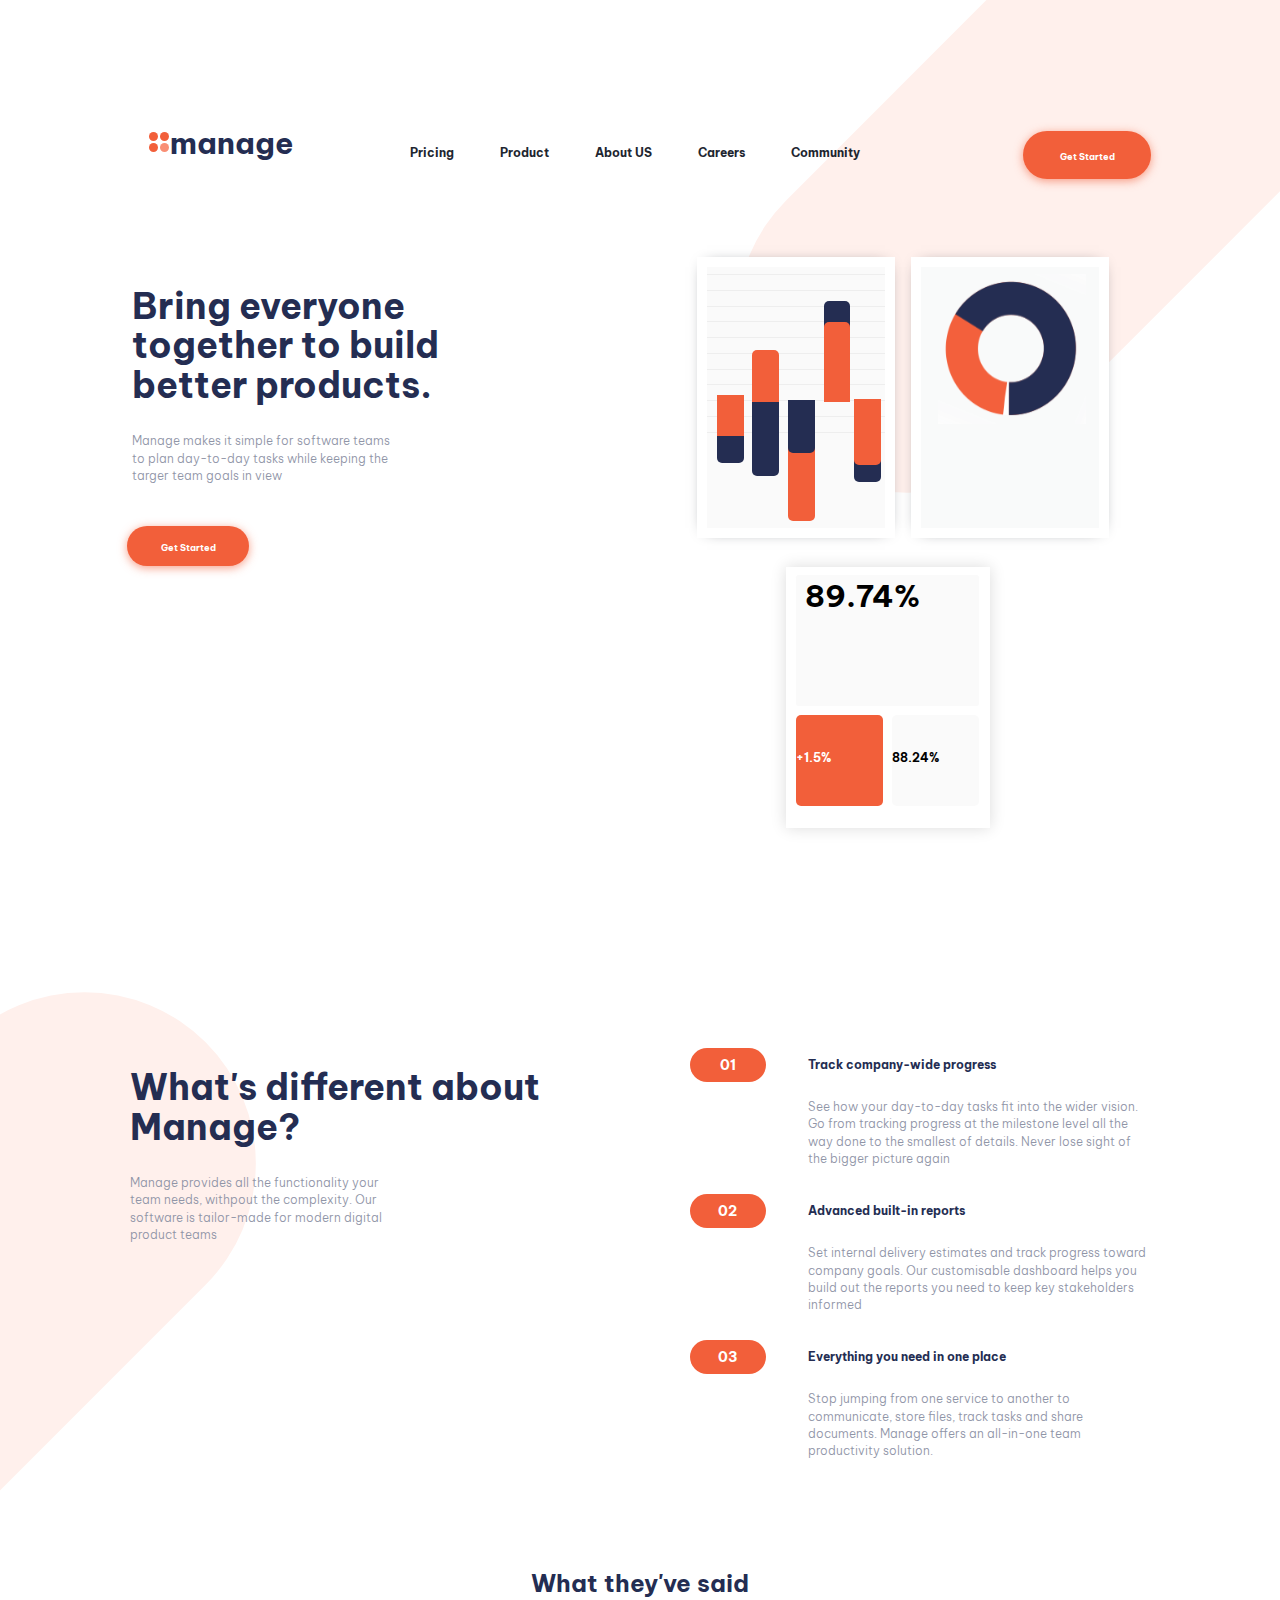
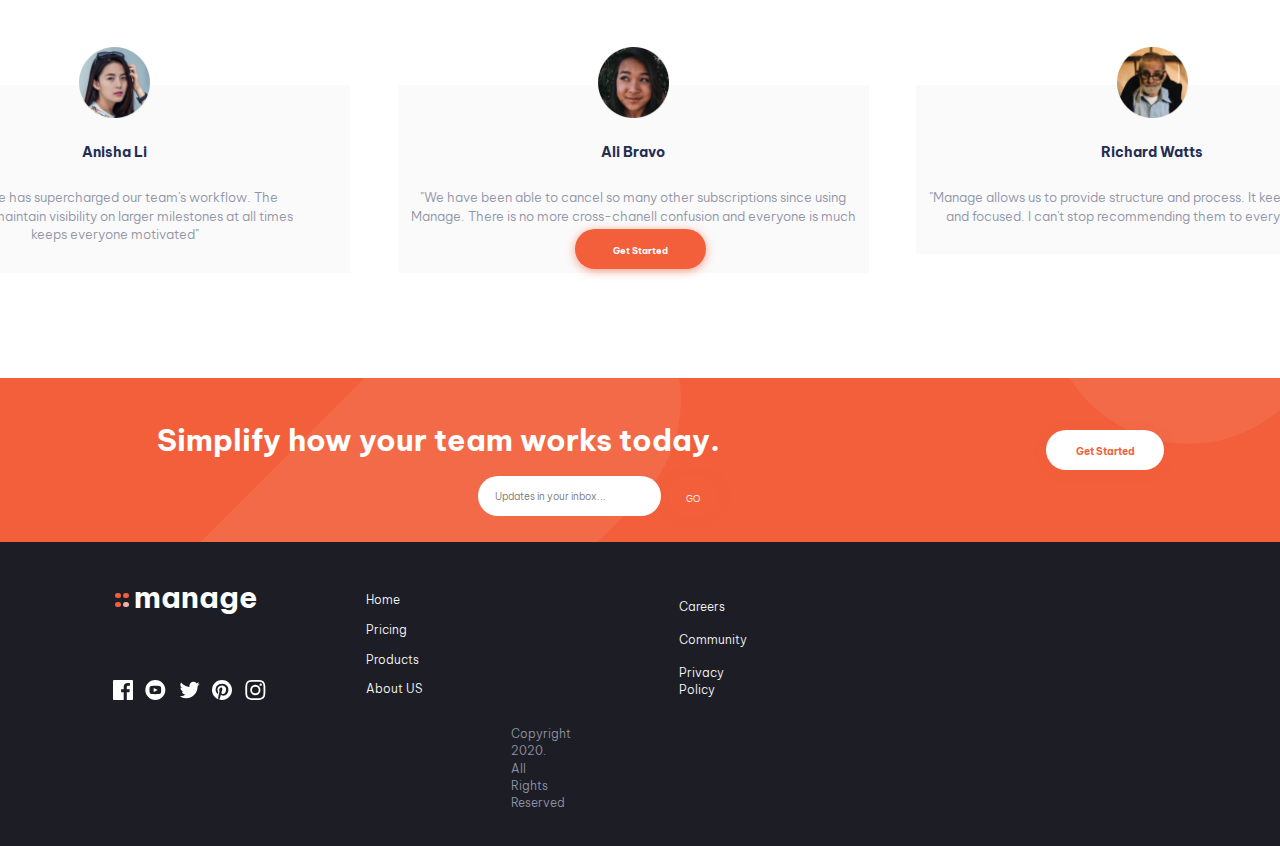
==== commit 73459915: "Сохранение прогресса" ====
--- a/index.html
+++ b/index.html
@@ -9,67 +9,66 @@
     <title>Document</title>
 </head>
 <body>
-    <div class="nav navbar">
-        <div class="col-md-2 col-sm-2 col-xs-3"><div class="circleBlck"><span class="managerCircle"></span><span class="managerCircle managerCircle2"></span></div><br><div class="circleBlck circleBlck2"><span class="managerCircle"></span><span class="managerCircle managerCircle2 managerCircle3"></span></div><span class="managerTxt">manage</span></div>
+    <div class="nav navbar container-fluid" style="height: 20%;">
+        <div class="manageBlck"><div class="ParentBlck"><div class="manageBlckParent"><p class="managerTxt">manage</p></div><div class="CircleBlckParent">
+            <div class="CircleBlckChild"><span class="CircleChild1"></span><span class="CircleChild1 CircleChild2"></span></div><br>
+        <div class="CircleBlckChild CircleBlckChild2"><span class="CircleChild1 secondCircle paleCircle"></span><span class="CircleChild1 CircleChild2 secondCircle"></span></div>
+    </div></div></div> 
         <div class="col-xs-3 col-sm-3 col-md-3 burger__menu_Blck"><button onclick="mobile_Menu(1)"><span class="burger_menu burger_menu1"></span><br><span class="burger_menu"></span><br><span class="burger_menu"></span></button> <button onclick="mobile_Menu(0)" hidden><span class="close_menu"></span><span class="close_menu"></span></button></div>
-        <div class="menuBlck container-fluid" id="mobile-nav">
+        <div class="menuBlck" id="mobile-nav">
         <ul class="nav navbar-nav navMenu">
-            <li class="active menuBtn">Pricing</li>
+            <li class="active menuBtn" style="margin-left: 15%;">Pricing</li>
             <li class="active menuBtn">Product</li>
             <li class="active menuBtn thirdBtnNavMenu">About US</li>
             <li class="active menuBtn fourBtnNavMenu">Careers</li>
             <li class="active menuBtn fiveBtnNavMenu">Community</li>
         </ul>
         </div>
-    <div class="col-md-3 col-sm-3 positionRight"><button class="btn btnTop"><a href="#" class="btnStart"> Get Started</a></button>
-        </div></div>
+        <button class="btn btnTop"><a href="#" class="btnStart">Get Started</a></button>
+        </div>
         <div class="row padding">
         <div class="col-md-5 col-sm-5 col-xs-12 greetings aboutProduct">
-            <h1>Bring everyone together to build better products.</h1><br>
-            <p>Manage makes it simple for software teams to plan day-to-day tasks while keeping the targer team goals in view</p><br>
+            <h1>Bring everyone <br>together to build <br>better products.</h1><br>
+            <p>Manage makes it simple for software teams <br>to plan day-to-day tasks while keeping the <br> targer team goals in view</p><br>
             <button class="btn btnTop2"><a href="#" class="btnStart"> Get Started</a></button>
         </div>
         <div class="col-md-5 col-sm-5 col-xs-12 index">
             <div class="row">
                 <div class="col-md-5 col-sm-5 col-xs-5 rating"><hr id="hr_one"><hr><hr><hr><hr><hr><hr><hr><hr><hr><hr><div class="ratingLvl"><div class="innerRatingLvl"></div></div><div class="ratingLvl Lvl2"><div class="innerRatingLvl RatingLvlChildnum2"></div></div><div class="ratingLvl Lvl3"><div class="innerRatingLvl RatingLvlChildnum3"></div></div><div class="ratingLvl Lvl4"><div class="innerRatingLvl RatingLvlChildnum4"></div></div><div class="ratingLvl Lvl5"><div class="innerRatingLvl RatingLvlChildnum5"></div></div></div>
-                <div class="col-md-5 col-sm-5 col-xs-5 info"><img src="./illustration-intro.svg" width="100%" style="margin-top:5%;" alt="" srcset=""></div>
+                <div class="col-md-5 col-sm-5 col-xs-5 info"><img src="./illustration-intro.svg" style="margin-top:5%; margin-left:1.5%;" width="100%"alt="" srcset=""></div>
                 <div class="row">
                     <div class="col-md-5 col-sm-5 col-xs-12 percent">
-                        <div class="row">
-                            <div class="col-md-12 col-sm-12 col-xs-12 totalScore"><br><br><span>89.74%</span></div>
-                            <div class="row">
-                                <div class="col-md-5 col-sm-5 col-xs-5 diffLastAndToday"><br><br><span>+1.5%</span></div>
-                                <div class="col-md-5 col-sm-5 col-xs-5 indexLastMonth"><br><br><span>88.24%</span></div>
+                            <div class="totalScore"><span>89.74%</span></div>
+                                <div class="diffLastAndToday"><br><br><span>+1.5%</span></div>
+                                <div class="indexLastMonth"><br><br><span>88.24%</span></div>
                             </div>
                         </div>
                     </div>
                 </div>
             </div>
         </div></div>
-        <div class="row padding">
+        <div class="row stepsBlckParent">
             <div class="col-md-5 col-sm-5 col-xs-8 greetings">
-                <h1>What's different about Manage?</h1><br>
-                <p>Manage provides all the functionality your team needs, withpout the complexity. Our software is tailor-made for modern digital product teams</p>
+                <h1>What's different about<br>Manage?</h1><br>
+                <p>Manage provides all the functionality your<br>team needs, withpout the complexity. Our<br>software is tailor-made for modern digital<br>product teams</p>
             </div>
             <div class="col-md-7 col-sm-7 col-xs-8">
                 <div class="row padding withoutTop">
-                    <div class="col-md-12 col-sm-12 col-xs-12 steps"><button class="btn btn-md stepBtn">01</button><h6>Track company-wide progress</h6><br><p>See how your day-to-day tasks fit into the wider vision. Go from tracking progress at the milestone level all the way done to the smallest of details. Never lose sight of the bigger picture again</p><br></div>
-                    <div class="col-md-12 col-sm-12 col-xs-12 steps"><button class="btn btn-md stepBtn">02</button><h6>Advanced built-in reports</h6><br><p>Set internal delivery estimates and track progress toward company goals. Our customisable dashboard helps you build out the reports you need to keep key stakeholders informed</p><br></div>
-                    <div class="col-md-12 col-sm-12 col-xs-12 steps"><button class="btn btn-md stepBtn">03</button><h6>Everything you need in one place</h6><br><p>Stop jumping from one service to another to communicate, store files, track tasks and share documents. Manage offers an all-in-one team productivity solution.</p><br></div>
+                    <div class="col-md-12 col-sm-12 col-xs-12 steps"><button class="btn btn-md stepBtn">01</button><h6>Track company-wide progress</h6><br><p>See how your day-to-day tasks fit into the wider vision.<br>Go from tracking progress at the milestone level all the<br>way done to the smallest of details. Never lose sight of<br>the bigger picture again</p><br></div>
+                    <div class="col-md-12 col-sm-12 col-xs-12 steps"><button class="btn btn-md stepBtn">02</button><h6>Advanced built-in reports</h6><br><p>Set internal delivery estimates and track progress toward<br>company goals. Our customisable dashboard helps you<br>build out the reports you need to keep key stakeholders<br>informed</p><br></div>
+                    <div class="col-md-12 col-sm-12 col-xs-12 steps"><button class="btn btn-md stepBtn">03</button><h6>Everything you need in one place</h6><br><p>Stop jumping from one service to another to<br>communicate, store files, track tasks and share<br>documents. Manage offers an all-in-one team<br>productivity solution.</p><br></div>
                 </div>
             </div>
         </div>
-        <br><br><br><br><br><br><br>
-        <center><h3 style="color: hsl(228, 39%, 23%);" id="h3Elem">What they've said</h3></center><br><br><Br>
         <div class="row SlideMenu">
-            <div class="col-md-12 col-sm-12 col-xs-12" onmouseover="btn(0)" onmouseout="btn(1)">
+            <center><h3 style="color: hsl(228, 39%, 23%);" id="h3Elem">What they've said</h3></center>
+            <div class="col-md-12 col-sm-12 col-xs-12 SlideBlck" onmousedown="a(event)" onmouseup="c()" onmouseleave="c()" onmousemove="bet(event)">
             <div class="row">
-            <div class="col-md-3 col-sm-3 col-xs-11 saidBlck" id='firstScroll' ><center><img src="./avatar-anisha.png" alt="" class="Avatar_img"></center><br><center><h5>Anisha Li</h5></center><br><p>"Manage has supercharged our team's workflow. The ability to maintain visibility on larger milestones at all times keeps everyone motivated"</p></div>
+            <div class="col-md-3 col-sm-3 col-xs-11 saidBlck" id='firstScroll' ><center><img src="./avatar-anisha.png" alt="" class="Avatar_img"></center><br><center><h5>Anisha Li</h5></center><br><p>"Manage has supercharged our team's workflow. The<br>ability to maintain visibility on larger milestones at all times<br>keeps everyone motivated"</p></div>
             <div class="col-md-3 col-sm-3 col-xs-11 saidBlck" id="secondBlck"><center><img src="./avatar-ali.png" alt="" class="Avatar_img"></center><br><center><h5>Ali Bravo</h5></center><br><p>"We have been able to cancel so many other subscriptions since using Manage. There is no more cross-chanell confusion and everyone is much more focused."</p></div>
             <div class="col-md-3 col-sm-3 col-xs-11 saidBlck" id="thirdBlck"><center><img src="./avatar-richard.png" alt="" class="Avatar_img"></center><br><center><h5>Richard Watts</h5></center><br><p>"Manage allows us to provide structure and process. It keeps us organized and focused. I can't stop recommending them to everyone I talk to!"</p></div>
             <div class="col-md-3 col-sm-3 col-xs-11 saidBlck" id="secondScroll"><center><img src="./avatar-shanai.png" alt="" class="Avatar_img"></center><br><center><h5>Shanai Gough</h5></center><br><p>"Their software allows us to track, manage and collaborate on our projects from anywhere. It keeps the whole team in-sync without being intrusive."</p></div>
         <span class='saidCircle'></span><span class='saidCircle'></span><span class='saidCircle'></span><span class='saidCircle'></span></div>
-        <br><br>
     </div><button class="btn btnTop3"><a href="#" class="btnStart"> Get Started</a></button></div>
         <div class="row footerMenuParent">
             <div class="col-md-12 col-sm-12 col-xs-12 footerItem"><img src="./bg-tablet-pattern copy.svg" style="position: absolute;" alt=""><img src="./bg-tablet-pattern copy.svg" style="position:absolute;" id="ImgfooterItem" alt=""><h2>Simplify how your team works today.</h2>
--- a/main.css
+++ b/main.css
@@ -11,18 +11,50 @@
 .close_menu:nth-child(2) {
     rotate: -45deg !important;
 }
-.circleBlck{
-    background-color: transparent;
-    width: 13%;
-    margin-right: 25%;
+.SlideMenu{
+    margin-top: 5%;
+    position: relative;
+    -webkit-user-select: none;
+-khtml-user-select: none;
+-moz-user-select: none;
+-ms-user-select: none;
+-o-user-select: none;
+user-select: none;
+}
+#firstScroll{
+    margin-left: -4.5%;
+}
+.SlideBlck{
+    margin-top: 6%;
+}
+.CircleChild1{
+    height: 9px;
+    border-radius: 25px;
+    position: absolute;
+    right: 0%;
+    bottom: 0%;
+    width: 9px;
+    background-color: hsl(12, 88%, 59%);
+}
+.CircleChild2{
+    margin-right: 11px;
+}
+.paleCircle{
+    background-color: rgb(249, 143, 117);
+}
+.secondCircle{
+    top: 2px;
+}
+.CircleBlckChild{
+    margin-top: 35%;
+    width: 80%;
+    margin-right: 1%;
     float: right;
-    margin-bottom: 5%;
-    margin-top: 35%;
-    padding-bottom: 6%;
-}
-.circleBlck2{
-    margin-top:32%;
-    margin-right: -13%;
+    position: inherit;
+    height: 30%;
+}
+.CircleBlckChild2{
+    margin-top: 0%;
 }
 body {
     font-family: 'Be Vietnam Pro';
@@ -31,7 +63,7 @@
     background-image: url(./bg-tablet-pattern.svg), url(./bg-tablet-pattern.svg);
     background-repeat: no-repeat;
     position: absolute;
-    background-position-y: 23%, -135%;
+    background-position-y: 23%, -155%;
     background-position-x: 115%, -60%;
     background-size: 50%;
 }
@@ -47,12 +79,13 @@
 }
 .navMenu{
     width: 60%;
+    margin-top: 500%;
 }
 .menuBtn {
     cursor: pointer;
     color: rgb(33, 37, 47);
-    margin-left:8%;
-    padding-top: 12.5%;
+    margin-left:6%;
+    margin-top: 101.5%;
 }
 
 .scroll {
@@ -129,7 +162,6 @@
     font-size: 71.4%;
     color: hsl(12, 88%, 59%);
 }
-
 .btnTop3 {
     position: absolute;
     margin-top: 17%;
@@ -183,13 +215,8 @@
 }
 
 #firstScroll {
-    margin-left: 2.5%;
+    margin-left: -4.5%;
     border-left: 0px black solid;
-}
-
-#secondScroll {
-    position: absolute;
-    margin-left: 120%;
 }
 
 .saidBlck>center>h5 {
@@ -216,28 +243,15 @@
 .saidBlck {
     background-color: rgb(250, 250, 250);
     padding: 0;
-    width: 31%;
-}
-
+    width: 20%;
+    margin-left:2%;
+}
+.SlideBlck{
+    width: 180%;
+}
 .greetings {
     color: hsl(228, 39%, 23%);
 }
-.greetings>h1{
-    width:95%;
-}
-.greetings>p{
-    width:55%;
-}
-.aboutProduct>h1{
-    width: 70% !important;
-}
-.aboutProduct>p{
-    width: 58% !important;
-}
-#secondBlck {
-    margin-left: 1%;
-}
-
 @keyframes mobilemenu {
     from {
         margin-left: 150%;
@@ -246,10 +260,6 @@
     to {
         margin-left: 37%;
     }
-}
-
-#thirdBlck {
-    margin-left: 1%;
 }
 
 .greetings>p {
@@ -262,26 +272,24 @@
     margin-left: 20%;
     font-family: 'Be Vietnam Pro Light';
     font-size: 100%;
-    width: 63%;
     color: hsl(227, 12%, 61%);
 }
-
-.steps:nth-child(2)>p {
-    width: 67%;
-}
-
 .padding {
-    padding-left: 130px;
-    padding-top: 65px;
+    padding-left: 10.3%;
+    padding-top: 5.2%;
     height: 80%;
 }
 .index{
     height:100%;
 }
+.stepsBlckParent{
+    margin-top: 10%;
+    margin-left: 9%
+}
 .index>.row{
     height: 100%;
 }
-.info,.rating.percent{
+.info,.rating,.percent{
     height:40%;
 }
 .percent{
@@ -317,32 +325,32 @@
     background-color: hsl(12, 88%, 59%);
     border-radius: 0px 0px 5px 5px;
     width: 15%;
-    margin-left: -7%;
-    height: 30px;
+    margin-left: -3%;
+    height: 20%;
 }
 
 .innerRatingLvl {
     position: absolute;
     top: 80%;
     width: 100%;
-    height: 15px;
+    height: 50%;
     border-radius: 0px 0px 5px 5px;
     background-color: hsl(228, 39%, 23%);
 }
 
 .RatingLvlChildnum2 {
-    height: 45px;
+    height: 140%;
     top: 100%;
 }
 
 .RatingLvlChildnum3 {
-    height: 32px;
+    height: 71%;
     top: -63%;
 }
 
 .RatingLvlChildnum4 {
     border-radius: 5px 5px 0px 0px;
-    height: 48px;
+    height: 300%;
     top: 80%;
     background-color: hsl(12, 88%, 59%);
 }
@@ -353,7 +361,7 @@
 
 .RatingLvlChildnum5 {
     top: -120%;
-    height: 40px;
+    height: 175%;
     background-color: hsl(12, 88%, 59%);
 }
 
@@ -372,114 +380,114 @@
 
 .Lvl2 {
     top: 32%;
-    margin-left: 15%;
+    margin-left: 17%;
     border-radius: 5px 5px 0px 0px;
 }
 
 .Lvl3 {
     top: 69%;
-    height: 45px;
-    margin-left: 35%;
+    height:28.5%;
+    margin-left: 37%;
     border-radius: 0px 0px 5px 5px;
 }
-
 .Lvl4 {
     background-color: hsl(228, 39%, 23%);
     top: 13%;
-    height: 16px;
-    margin-left: 55%;
-    border-radius: 5px 5px 0px 0px;
-}
-
-.Lvl4 {
-    background-color: hsl(228, 39%, 23%);
-    top: 13%;
-    height: 16px;
-    margin-left: 55%;
+    height: 10.2%;
+    margin-left: 57%;
     border-radius: 5px 5px 0px 0px;
 }
 
 .Lvl5 {
     background-color: hsl(228, 39%, 23%);
     top: 68%;
-    height: 23px;
-    margin-left: 73%;
+    height: 14.56%;
+    margin-left: 74%;
     border-radius: 0px 0px 5px 5px;
 }
 
 #hr_one {
     margin-top: 5%;
 }
-
+.ParentBlck{
+    width: 60%;
+    height: 40%;
+    position: absolute;
+    right: 0%;
+    bottom: 0%;
+}
+.manageBlckParent{
+    width: 70%;
+    height: 100%;
+    float: right;
+    position: relative; 
+}
+.CircleBlckParent{
+    width: 20%;
+    position: relative;
+    float: right;
+    margin-top: 0%;
+    height: 100%;
+}
 .info {
     box-shadow: 0px 0px 15px rgb(33, 37, 47);
     margin-left: 10%;
     width: 50%;
     background-color: rgb(249,250,250);
+    border: none;
     outline: 10px white solid;
 }
-
 .totalScore {
-    border-radius: 5px 5px 5px 5px;
+    border-radius: 2.5px;
     background-color: hsl(0, 0%, 98%);
-    padding-bottom: 3%;
+    margin-top: 5%;
+    height: 50%;
+    margin-left: -2.5%;
     color: black;
+    width: 105%;
 }
 
 .totalScore>span {
-    font-size: 210%;
+    font-size: 250%;
+    margin-left: 5%;
     font-family: 'Be Vietnam Pro';
 }
 
 .indexLastMonth {
     background-color: hsl(0, 0%, 98%);
+    border-radius: 5px 5px 5px 5px;
     margin-top: 5%;
-    border-radius: 5px 5px 5px 5px;
-    margin-left: 2%;
-    padding-bottom: 4%;
+    height:35%;
+    margin-right: -2.5%;
+    width: 50%;
+    float: right;
+    color: black;
 }
 .diffLastAndToday {
     border-radius: 5px 5px 5px 5px;
     background-color: hsl(12, 88%, 59%);
     margin-top: 5%;
-    margin-left: 7.5%;
-padding-bottom: 4%;
+    height:35%;
+    margin-left: -2.5%;
+    float: left;
+    width: 50%;
     color: white;
 }
 
 .percent {
-    box-shadow: 0px 0px 15px rgb(33, 37, 47);
+    box-shadow: 0px 0px 15px rgb(220, 220, 220);
     margin-left: 15%;
     margin-top: 10%;
-    width: 50%;
+    width: 53%;
     background-color: white;
-    outline: 10px white solid;
 }
 
 .menuBlck {
-    padding-left: 28%;
-}
-
-#paleRedCircle {
-    background-color: rgb(235, 178, 169);
-}
-
-.managerCircle{
-    background-color: hsl(12, 88%, 59%);
-    width: 4%;
-    padding-bottom: 4%;
-    margin-left: 0.5%;
     position: absolute;
-    border-radius: 100px 100px 100px 100px;
-}
-.managerCircle2{
-    margin-left: 6%;
-    width: 3.5%;
-    padding-bottom: 4%;
-}
-.managerCircle3{
-    background-color: rgb(249, 143, 117);
-}
+    bottom: 10%;
+    margin-left: 23%;
+}
+
 @media (max-width:1100px) and (max-height:600px) {
     .footerItem>h2 {
         margin-top: 5.5% !important;
@@ -529,7 +537,6 @@
 
     .footerInbox>p {
         margin-left: 130% !important;
-        width: 90% !important;
     }
 
     .footerNav {
@@ -2979,7 +2986,6 @@
 .footerInbox>p {
     color: hsl(227, 12%, 61%);
     margin-left: 125%;
-    width: 60%;
     font-family: 'Be Vietnam Pro Light';
 }
 
@@ -3058,18 +3064,17 @@
 
 .btnTop {
     position: absolute;
-    margin-top: 17%;
-    right: 40%;
-    width: 35%;
-    height: 40px;
+    width: 10%;
+    padding-top: 1%;
+    padding-bottom: 1%;
+    bottom: 0%;
+    right: 10%;
     border-radius: 50px 50px 50px 50px;
     background-color: hsl(12, 88%, 59%);
 }
-
 .btnTop:hover {
     background-color: hsla(12, 88%, 59%, 0.6);
 }
-
 .btnTop2:hover {
     background-color: hsla(12, 88%, 59%, 0.6);
 }
@@ -3104,13 +3109,18 @@
     border-radius: 50px 50px 50px 50px;
     background-color: hsl(12, 88%, 59%);
 }
-
+.manageBlck{
+    width: 23%;
+    position: inherit;
+    height:100%;
+}
 .managerTxt {
     color: hsl(228, 39%, 23%);
     font-size: 250%;
-    margin-top: 17.5%;
-    margin-right: -80%;
-    float: right;
+    margin: 0;
+    position: absolute;              
+    top: 50%;                        
+    transform: translate(0, -50%)
 }
 
 .scrollBtn {
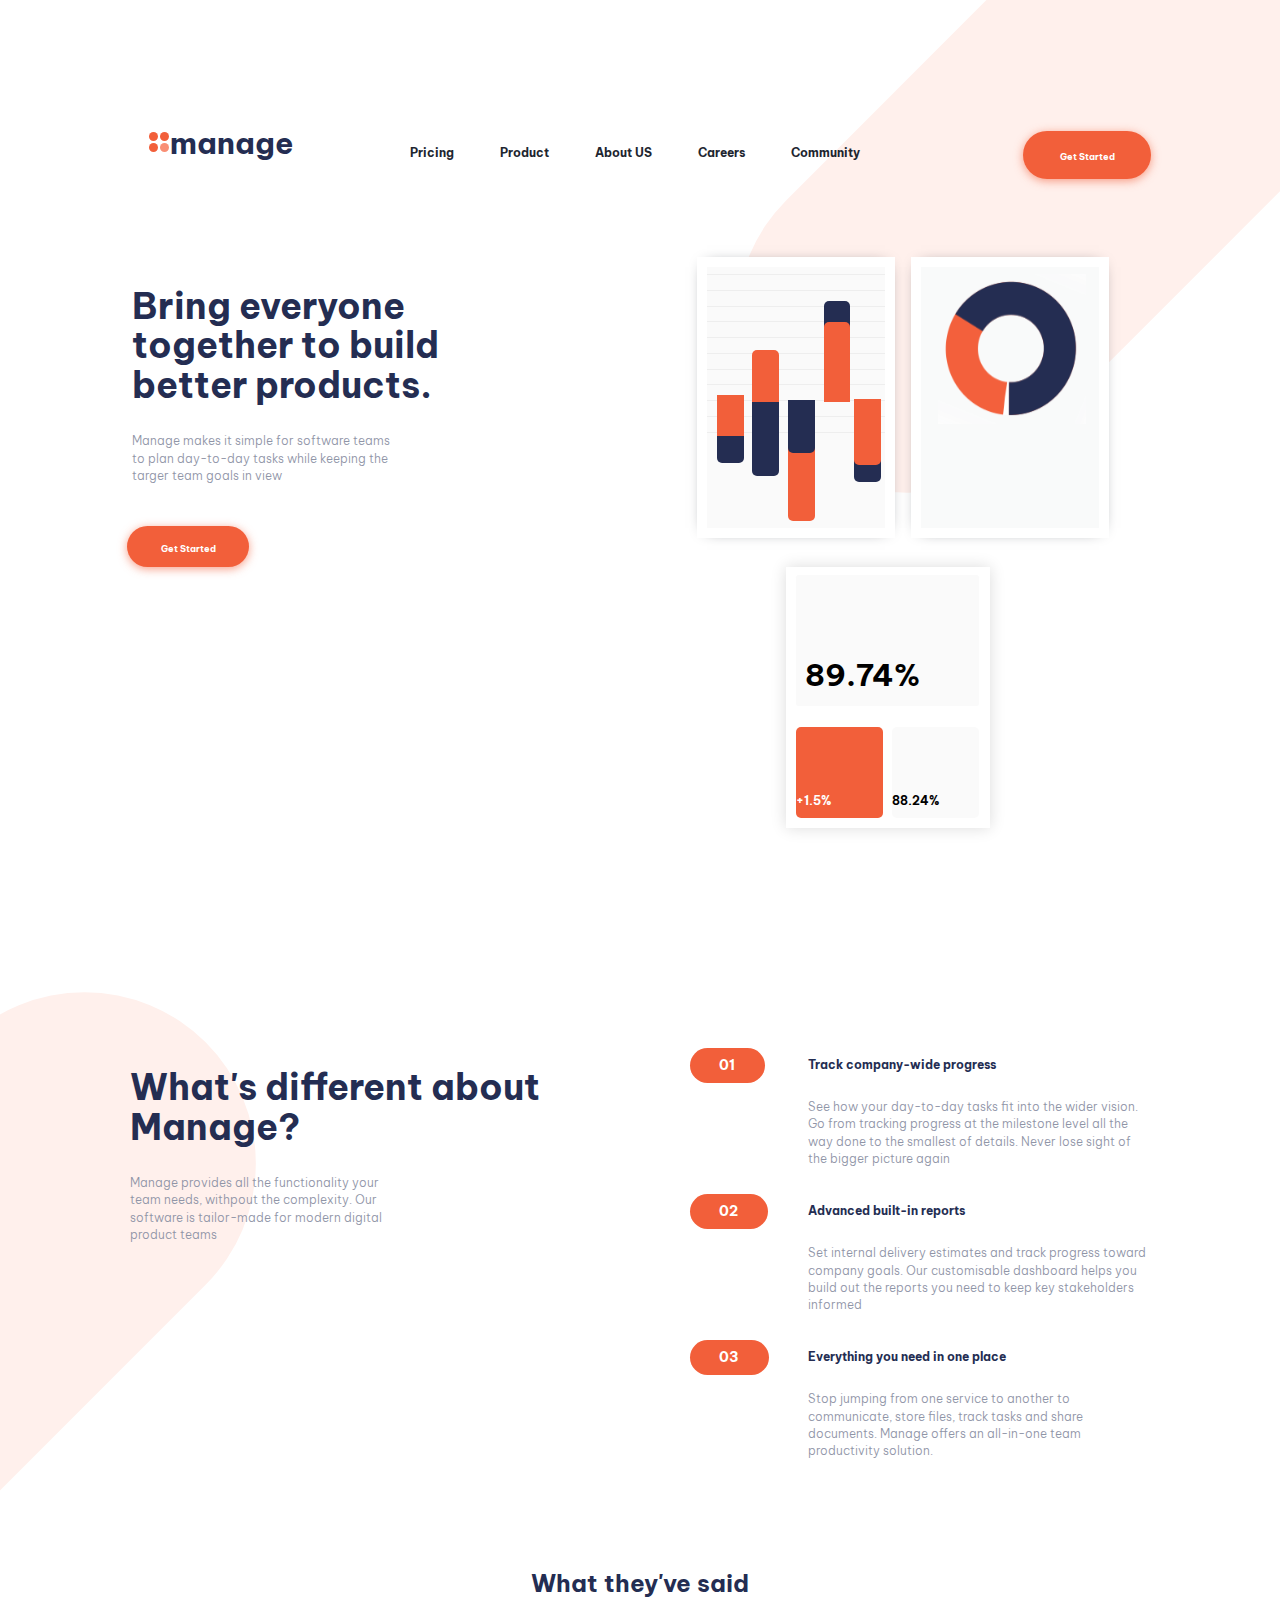
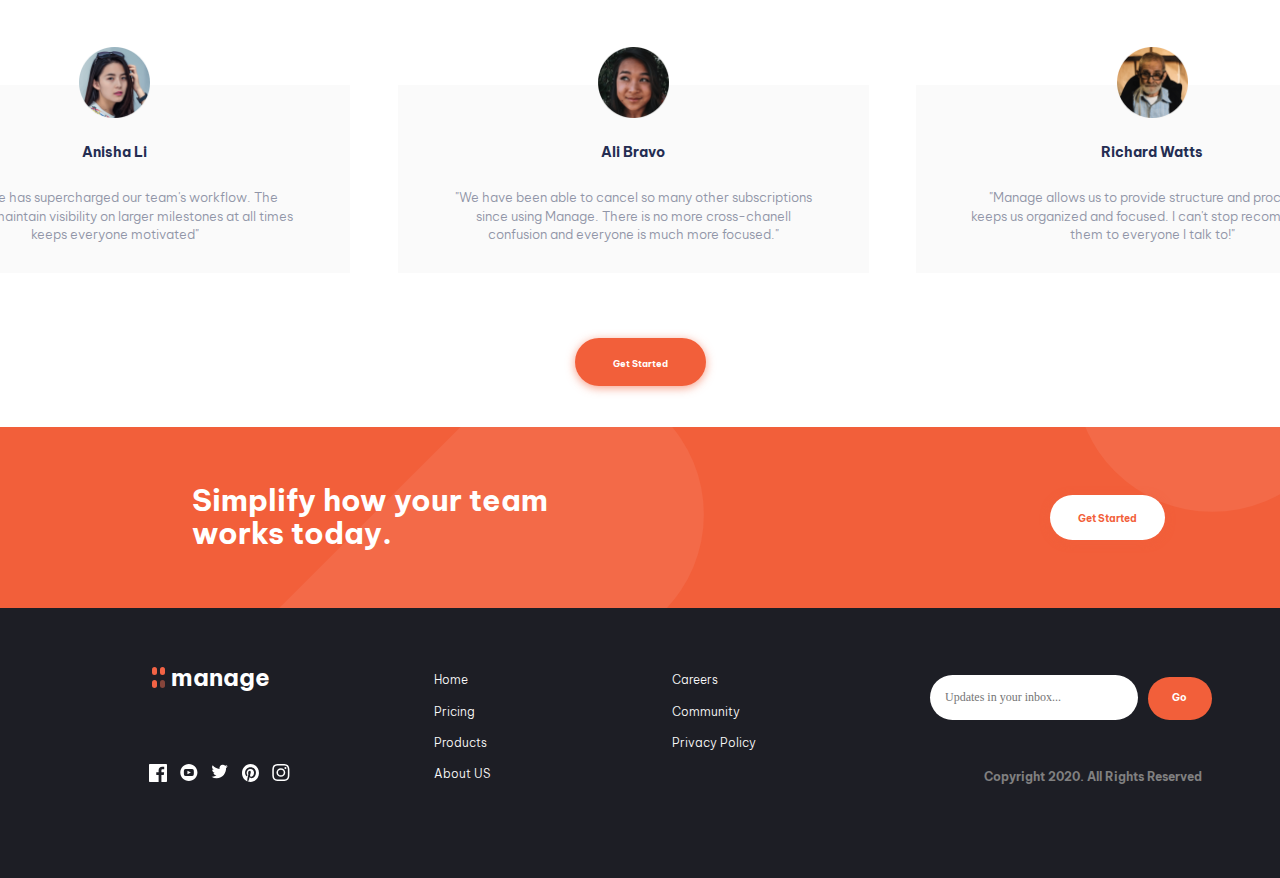
==== commit 283ddf27: "fixed(verification stage)" ====
--- a/index.html
+++ b/index.html
@@ -38,7 +38,7 @@
                 <div class="col-md-5 col-sm-5 col-xs-5 info"><img src="./illustration-intro.svg" style="margin-top:5%; margin-left:1.5%;" width="100%"alt="" srcset=""></div>
                 <div class="row">
                     <div class="col-md-5 col-sm-5 col-xs-12 percent">
-                            <div class="totalScore"><span>89.74%</span></div>
+                            <div class="totalScore"><span>89.74%</span></div><br>
                                 <div class="diffLastAndToday"><br><br><span>+1.5%</span></div>
                                 <div class="indexLastMonth"><br><br><span>88.24%</span></div>
                             </div>
@@ -65,16 +65,16 @@
             <div class="col-md-12 col-sm-12 col-xs-12 SlideBlck" onmousedown="a(event)" onmouseup="c()" onmouseleave="c()" onmousemove="bet(event)">
             <div class="row">
             <div class="col-md-3 col-sm-3 col-xs-11 saidBlck" id='firstScroll' ><center><img src="./avatar-anisha.png" alt="" class="Avatar_img"></center><br><center><h5>Anisha Li</h5></center><br><p>"Manage has supercharged our team's workflow. The<br>ability to maintain visibility on larger milestones at all times<br>keeps everyone motivated"</p></div>
-            <div class="col-md-3 col-sm-3 col-xs-11 saidBlck" id="secondBlck"><center><img src="./avatar-ali.png" alt="" class="Avatar_img"></center><br><center><h5>Ali Bravo</h5></center><br><p>"We have been able to cancel so many other subscriptions since using Manage. There is no more cross-chanell confusion and everyone is much more focused."</p></div>
-            <div class="col-md-3 col-sm-3 col-xs-11 saidBlck" id="thirdBlck"><center><img src="./avatar-richard.png" alt="" class="Avatar_img"></center><br><center><h5>Richard Watts</h5></center><br><p>"Manage allows us to provide structure and process. It keeps us organized and focused. I can't stop recommending them to everyone I talk to!"</p></div>
-            <div class="col-md-3 col-sm-3 col-xs-11 saidBlck" id="secondScroll"><center><img src="./avatar-shanai.png" alt="" class="Avatar_img"></center><br><center><h5>Shanai Gough</h5></center><br><p>"Their software allows us to track, manage and collaborate on our projects from anywhere. It keeps the whole team in-sync without being intrusive."</p></div>
+            <div class="col-md-3 col-sm-3 col-xs-11 saidBlck" id="secondBlck"><center><img src="./avatar-ali.png" alt="" class="Avatar_img"></center><br><center><h5>Ali Bravo</h5></center><br><p>"We have been able to cancel so many other subscriptions<br>since using Manage. There is no more cross-chanell<br>confusion and everyone is much more focused."</p></div>
+            <div class="col-md-3 col-sm-3 col-xs-11 saidBlck" id="thirdBlck"><center><img src="./avatar-richard.png" alt="" class="Avatar_img"></center><br><center><h5>Richard Watts</h5></center><br><p>"Manage allows us to provide structure and process. It<br>keeps us organized and focused. I can't stop recommending<br>them to everyone I talk to!"</p></div>
+            <div class="col-md-3 col-sm-3 col-xs-11 saidBlck" id="secondScroll"><center><img src="./avatar-shanai.png" alt="" class="Avatar_img"></center><br><center><h5>Shanai Gough</h5></center><br><p>"Their software allows us to track, manage and collaborateon our projects from anywhere. It keeps the whole team in-sync without being intrusive."</p></div>
         <span class='saidCircle'></span><span class='saidCircle'></span><span class='saidCircle'></span><span class='saidCircle'></span></div>
     </div><button class="btn btnTop3"><a href="#" class="btnStart"> Get Started</a></button></div>
-        <div class="row footerMenuParent">
-            <div class="col-md-12 col-sm-12 col-xs-12 footerItem"><img src="./bg-tablet-pattern copy.svg" style="position: absolute;" alt=""><img src="./bg-tablet-pattern copy.svg" style="position:absolute;" id="ImgfooterItem" alt=""><h2>Simplify how your team works today.</h2>
+            <div class="col-md-12 col-sm-12 col-xs-12 footerItem"><h2>Simplify how your team<br>works today.</h2>
                 <button class="btn btnTop4"><a href="#" class="btnStart"> Get Started</a></button></div>    
         <div class="col-md-12 col-sm-12 col-xs-12 footerMenu">
-            <div class="col-md-4 col-sm-4 col-xs-4 footerMenuChild"><span class="circle"></span><span class="circle" id="circle2"></span><br><span class="circle2 circle"></span><span class="circle2 circle" id="paleCircle"></span><p>manage</p><br><br><br><div class="massengerBlck"><img src="./icon-facebook.svg" alt=""><img src="./icon-youtube.svg" alt=""><img src="./icon-twitter.svg" alt=""><img src="./icon-pinterest.svg" alt=""><img src="./icon-instagram.svg" alt=""></div></div>
+            <div class="col-md-4 col-sm-4 col-xs-4 footerMenuChild"><div class="footMenuMngParent"><div class="MngChild"><p>manage</p></div><div class="footCircleParent"><div class="footCircleChld"><span class="footCircle"></span><span class="footCircle footCircle2"></span></div><div class="footCircleChld footCircleChld2"><span class="footCircle footCircle3 paleCircle2"></span><span class="footCircle footCircle2 footCircle3"></span></div></div></div></div>
+            <div class="massengerBlckParent"><div class="massengerBlck"><img src="./icon-instagram.svg" alt=""><img src="./icon-pinterest.svg" alt=""><img src="./icon-twitter.svg" alt=""><img src="./icon-youtube.svg" alt><img src="./icon-facebook.svg" alt=""></div></div>
             <div class="col-md-8 col-sm-8 col-xs-8"><ul class="footerNav">
                 <li>Home</li>
                 <li>Pricing</li>
@@ -86,8 +86,8 @@
             <li id="fourBlck2">Privacy Policy</li>
         </ul>
         </div>
-            <div class="col-md-4 col-sm-4 col-xs-4 footerInbox"><input type="email" placeholder="Updates in your inbox..."><button onclick="inbox()">GO</button><br><span hidden></span><p>Copyright 2020. All Rights Reserved</p></div>
-        </div></div>
+            <div class="col-md-4 col-sm-4 col-xs-4 footerInbox"><input type="email" placeholder="Updates in your inbox..."><button onclick="inbox()">Go</button><br><span hidden></span><p>Copyright 2020. All Rights Reserved</p></div>
+        </div>
         
         <script src="./app.js" defer></script></body>
 </html>--- a/main.css
+++ b/main.css
@@ -14,6 +14,7 @@
 .SlideMenu{
     margin-top: 5%;
     position: relative;
+    cursor:pointer;
     -webkit-user-select: none;
 -khtml-user-select: none;
 -moz-user-select: none;
@@ -115,10 +116,11 @@
 }
 
 .footerItem>h2 {
-    position: absolute;
-    margin-top: 3.5%;
-    margin-left: 12%;
-}
+      margin: 0;
+      margin-left: 15%;
+      position: absolute;               
+      top: 50%;                          
+      transform: translate(0, -50%) }
 
 .footerItem>img {
     margin-top: -9%;
@@ -128,18 +130,87 @@
 
 .footerItem {
     margin-left: 0%;
+    position: relative;
     overflow: hidden;
-    margin-top: 8%;
-    height: 300px;
-}
-
+    margin-top: 12%;
+    padding: 5.3% 0;
+    background-image: url(./bg-tablet-pattern\ copy.svg), url(./bg-tablet-pattern\ copy.svg);
+    background-repeat: no-repeat;
+    background-size: 40%;
+    background-position-y: 15%,129%;
+    background-position-x: 25%,140%;
+}
+.footerMenuChild{
+    height: 30%;
+    margin-top: 1%;
+    width: 20%;
+    position: inherit;
+    padding: 0;
+}
+.footMenuMngParent{
+    padding: 0;
+    position: absolute;
+    right: 0%;
+    bottom: 0%;
+    height: 60%;
+    width: 80%;
+}
+.MngChild{
+    padding: 0;
+    float: right;
+    font-size: 200%;
+    height: 100%;
+    width: 50%;
+}
+.footCircle{
+    height: 40%;
+    width: 18%;
+    display: block;
+    position: absolute;
+    right: 0%;
+    bottom: 20%;
+    border-radius: 50px;
+    background-color: rgb(242, 99, 69);
+}
+.paleCircle2{
+    background-color: rgb(133,69,59);
+}
+.footCircle2{
+    right:25%;
+}
+.footCircle3{
+    top:10%;
+}
+.footCircleChld{
+    float: right;
+    margin-top: 10%;
+    width: 51%;
+    height: 40%;
+    position: relative;
+}
+.footCircleChld2{
+    margin-top: 0%;}
+.MngChild>p{
+    margin: 0;
+    color: white;
+    position: absolute;
+    margin-left: 3%;
+        top: 50%;                        
+        transform: translate(0, -50%);}
+.footCircleParent{
+    float: right;
+    width: 30%;
+    height: 100%;}
 .footerMenuParent {
     overflow: hidden;
+    height: 90%;
 }
 
 .footerMenu {
-    margin-top: -10.4%;
-    padding-bottom: 25px;
+    margin-top: 0%;
+    width: 100%;
+    overflow-y: hidden;
+    height: 30%;
     background-color: hsl(233, 12%, 13%);
 }
 
@@ -149,32 +220,35 @@
 }
 
 .btnTop4 {
-    position: absolute;
-    margin-top: 4%;
-    right: 10%;
     width: 9%;
-    height: 40px;
+    margin: auto;
+    position: relative;
+    top: 50%;
+    margin-left: 82%;
     border-radius: 50px 50px 50px 50px;
     background-color: white;
-}
-
+    padding: 1% 0 !important;
+    border: none;
+    outline: none;
+}
+.footerItem{
+    position: relative;
+}
 .btnTop4>.btnStart {
     font-size: 71.4%;
     color: hsl(12, 88%, 59%);
 }
 .btnTop3 {
     position: absolute;
-    margin-top: 17%;
+    bottom: -35%;
     left: 45%;
     width: 10%;
-    height: 40px;
+    padding-top: 1%;
+    padding-bottom: 1%;
     border-radius: 50px 50px 50px 50px;
     background-color: hsl(12, 88%, 59%);
 
 }
-
-
-
 .scrollBtn {
     margin-left: 2%;
     margin-top: -7.5%;
@@ -239,12 +313,20 @@
     color: hsl(227, 12%, 61%);
     font-family: 'Be Vietnam Pro Light';
 }
-
 .saidBlck {
     background-color: rgb(250, 250, 250);
     padding: 0;
     width: 20%;
     margin-left:2%;
+}
+@media (min-width:1440px){
+#secondScroll>p{
+    padding-left: 21% !important;
+    padding-right: 21% !important;
+}}
+#secondScroll>p{
+    padding-left: 8%;
+    padding-right: 8%;
 }
 .SlideBlck{
     width: 180%;
@@ -374,7 +456,7 @@
     float: left;
     background-color: hsl(12, 88%, 59%);
     color: white;
-    width: 13%;
+    padding: 1.25% 5%;
     border-radius: 50px 50px 50px 50px;
 }
 
@@ -442,6 +524,8 @@
     background-color: hsl(0, 0%, 98%);
     margin-top: 5%;
     height: 50%;
+    display: flex;
+    align-items: flex-end;
     margin-left: -2.5%;
     color: black;
     width: 105%;
@@ -456,24 +540,33 @@
 .indexLastMonth {
     background-color: hsl(0, 0%, 98%);
     border-radius: 5px 5px 5px 5px;
-    margin-top: 5%;
+    margin-top: 2%;
     height:35%;
     margin-right: -2.5%;
     width: 50%;
     float: right;
+    display: flex;
+    align-items: flex-end;
     color: black;
 }
 .diffLastAndToday {
+    display: flex;
+    align-items: flex-end;
     border-radius: 5px 5px 5px 5px;
     background-color: hsl(12, 88%, 59%);
-    margin-top: 5%;
+    margin-top: 2%;
     height:35%;
     margin-left: -2.5%;
     float: left;
     width: 50%;
     color: white;
 }
-
+.totalScore>span{
+margin-bottom: 5%;
+}
+.diffLastAndToday>span,.indexLastMonth>span{
+    margin-bottom: 10%;
+}
 .percent {
     box-shadow: 0px 0px 15px rgb(220, 220, 220);
     margin-left: 15%;
@@ -2900,26 +2993,48 @@
 
 .footerNav {
     font-family: 'Be Vietnam Pro Light';
-    margin-top: 6%;
-    margin-left: -14%;
+    height: 50%;
+    margin-left: 15%;
+    width: 20%;
+    float: left;
+    top: 0%;
+    position: relative;
     list-style-type: none;
     color: hsl(0, 0%, 98%);
 }
-
+.footerMenu > div.col-md-8.col-sm-8.col-xs-8{
+    height: 80%;
+    width: 50%;
+    float: left;
+    top: -10%;
+    position: relative;
+}
 .footerNav2 {
     font-family: 'Be Vietnam Pro Light';
-    margin-top: -14%;
-    margin-left: 24%;
     list-style-type: none;
     color: hsl(0, 0%, 98%);
-}
-
-.footerNav>li {
-    width: 4%;
+    height: 50%;
+    margin-left: 20%;
+    width: 20%;
+    float: left;
+    top: 0%;
+    position: relative;
+}
+
+.footerNav>li, .footerNav2>li{
     cursor: pointer;
-    margin-top: 1.4%;
-}
-
+    margin-top: 18%;
+    white-space: nowrap;
+    width: 0%;
+}
+.footerInbox>span{
+    color: red;
+    margin-left: 2%;
+    position: absolute;
+}
+.footerNav > li:nth-child(1),.footerNav2 > li:nth-child(1){
+    margin-top: -4%;
+}
 #fourBlck {
     width: 8%;
 }
@@ -2936,20 +3051,28 @@
     color: hsl(12, 88%, 59%);
 }
 
-.footerNav2>li {
+
+.massengerBlck {
+    height:100%;
+    width:80%;
+    margin-top: 0%;
+    position: absolute;
+    right: 0%;
+}
+
+.massengerBlck>img {
     width: 8%;
-    cursor: pointer;
-    margin-top: 2.7%;
-}
-
-.massengerBlck {
-    margin-left: 21.5%;
-}
-
-.massengerBlck>img {
-    margin-left: 4%;
-}
-
+    margin-left: 6%;
+    float: right;
+}
+.massengerBlckParent{
+    height: 8%;
+    width: 22%;
+    margin-top: 5%;
+    float: left;
+    clear: left;
+    position: relative;
+}
 button {
     box-shadow: 0px 2px 10px hsla(12, 88%, 59%, 0.6);
 }
@@ -2967,28 +3090,10 @@
     src: url(./BeVietnamPro-Bold.ttf);
 }
 
-
-.footerInbox>button {
-    bottom: 270%;
-    margin-left: 153%;
-    padding-top: 1.5%;
-    background-color: hsl(12, 88%, 59%);
-    border: none;
-    color: white;
-    font-family: 'Be Vietnam Pro Light';
-    border-radius: 50px;
-    font-size: 9px;
-    width: 12%;
-    height: 40px;
-    position: absolute;
-}
-
-.footerInbox>p {
-    color: hsl(227, 12%, 61%);
-    margin-left: 125%;
-    font-family: 'Be Vietnam Pro Light';
-}
-
+.footerInbox{
+    position: relative;
+    float: left;
+}
 @keyframes mobilemenu2 {
     from {
         margin-left: 40%
@@ -2998,21 +3103,48 @@
         margin-left: 150%;
     }
 }
-
-.footerInbox>input {
-    padding-left: 4%;
-    font-family: 'Be Vietnam Pro Light';
+.footerInbox>input{
+    position: relative;
+    left: 0%;
+    background-color: rgb(255,255,255);
+    width: 65%;
+    margin-top: 0%;
+    padding-top: 4.5%;
+    padding-bottom: 4.5%;
+    border-radius: 50px;
+    font-family:'BeVietnamPro-Light';
+    outline: none;
+    padding-left: 15px;
+    border: none;
+}
+.footerInbox>button{
+    position: relative;
+    left: 3%;
+    outline: none;
+    box-shadow: none;
+    color: white;
     font-size: 10px;
-    position: absolute;
-    bottom: 270%;
-    width: 43%;
-    height: 40px;
-    outline: none;
+    background-color: hsl(12, 88%, 59%);
     border: none;
+    padding-top: 4.5%;
+    padding-bottom: 4.5%;
+    width: 20%;
     border-radius: 50px;
-    right: -55%;
-}
-
+}
+.footerInbox>p{
+margin: 15% auto;
+float: right;
+margin-right: 15%;
+color: gray;
+}
+.footerInbox{
+    top: -10%;
+    height: 80%;
+    float: left;
+    position: inherit;
+    left: 0%;
+    width: 28%;
+}
 .positionRight {
     float: right;
 }
@@ -3105,7 +3237,8 @@
     margin-top: 3%;
     left: 2%;
     width: 25%;
-    height: 40px;
+    padding-top: 2%;
+    padding-bottom: 2%;
     border-radius: 50px 50px 50px 50px;
     background-color: hsl(12, 88%, 59%);
 }
@@ -3129,4 +3262,10 @@
 
 .stepBtn {
     box-shadow: none;
+    outline: none !important;
+    border: none !important;
+}
+.stepBtn:hover{
+    cursor: auto;
+    color: white !important;
 }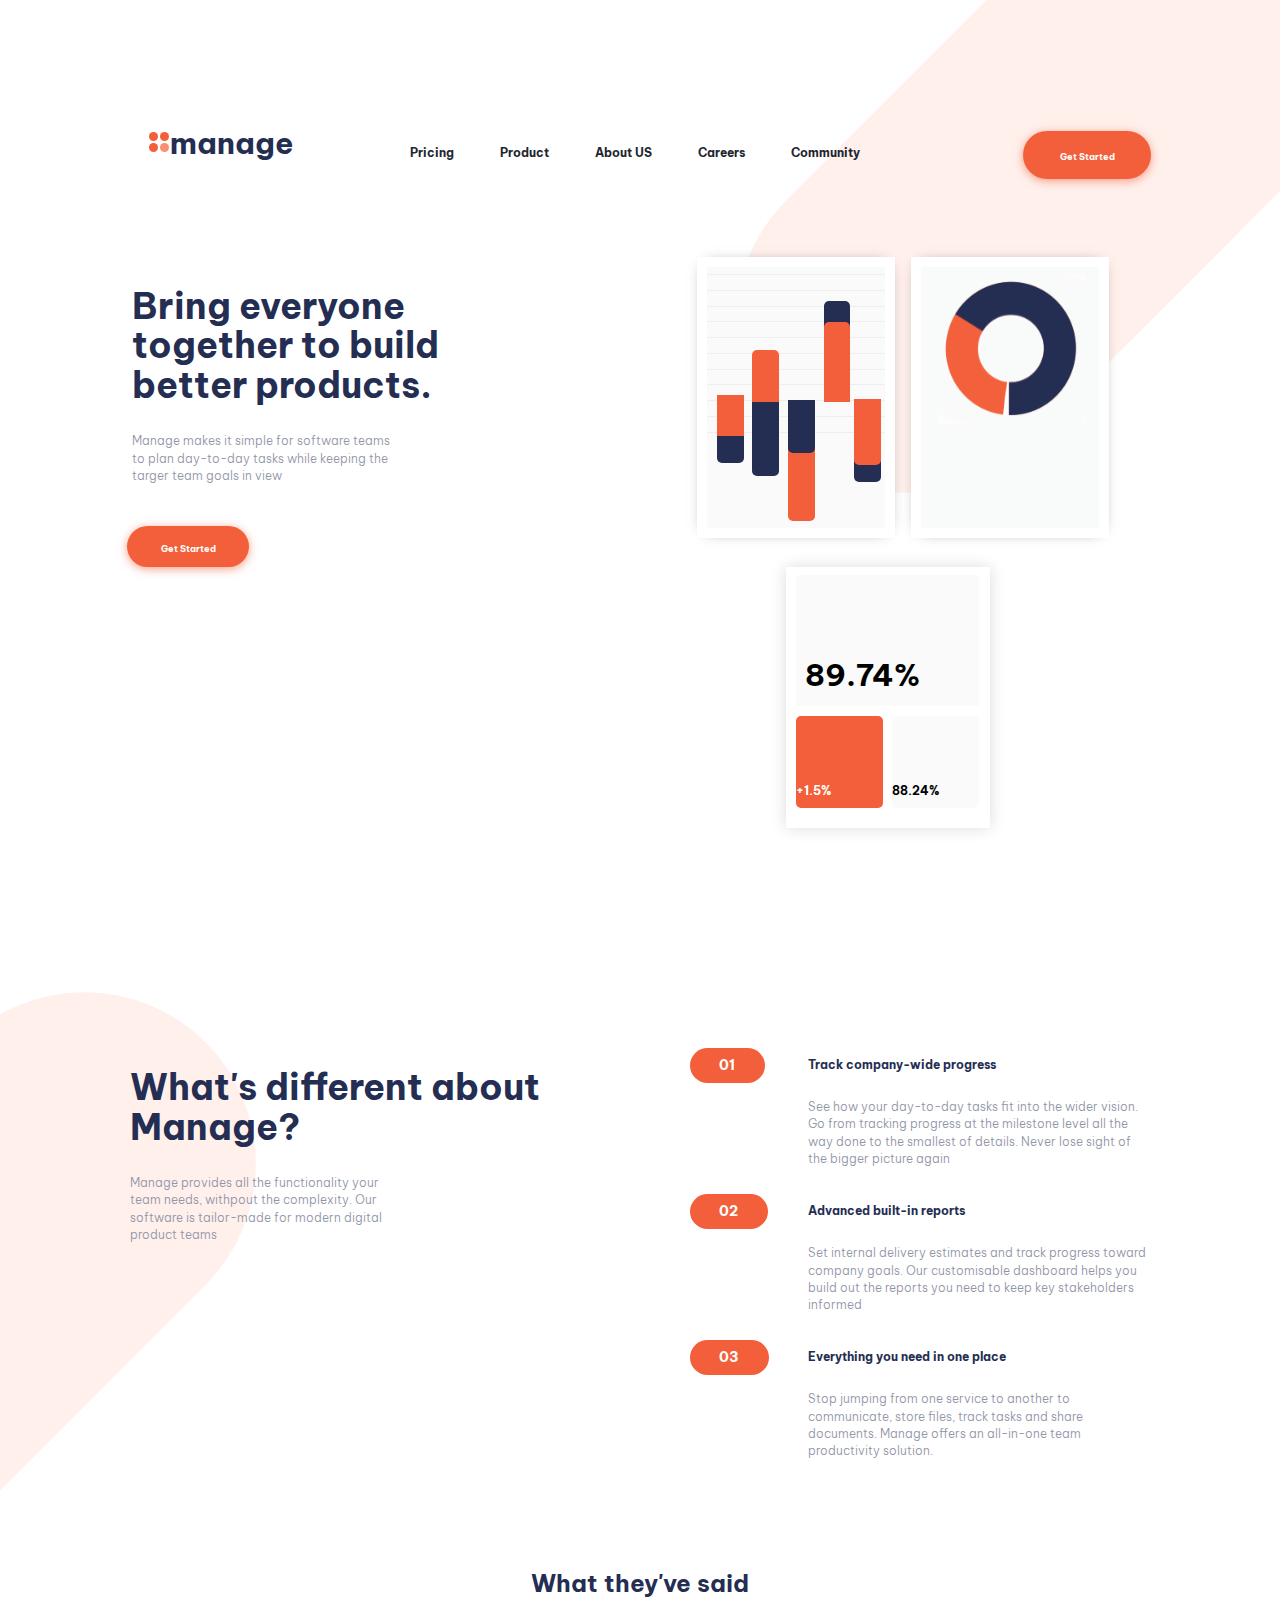
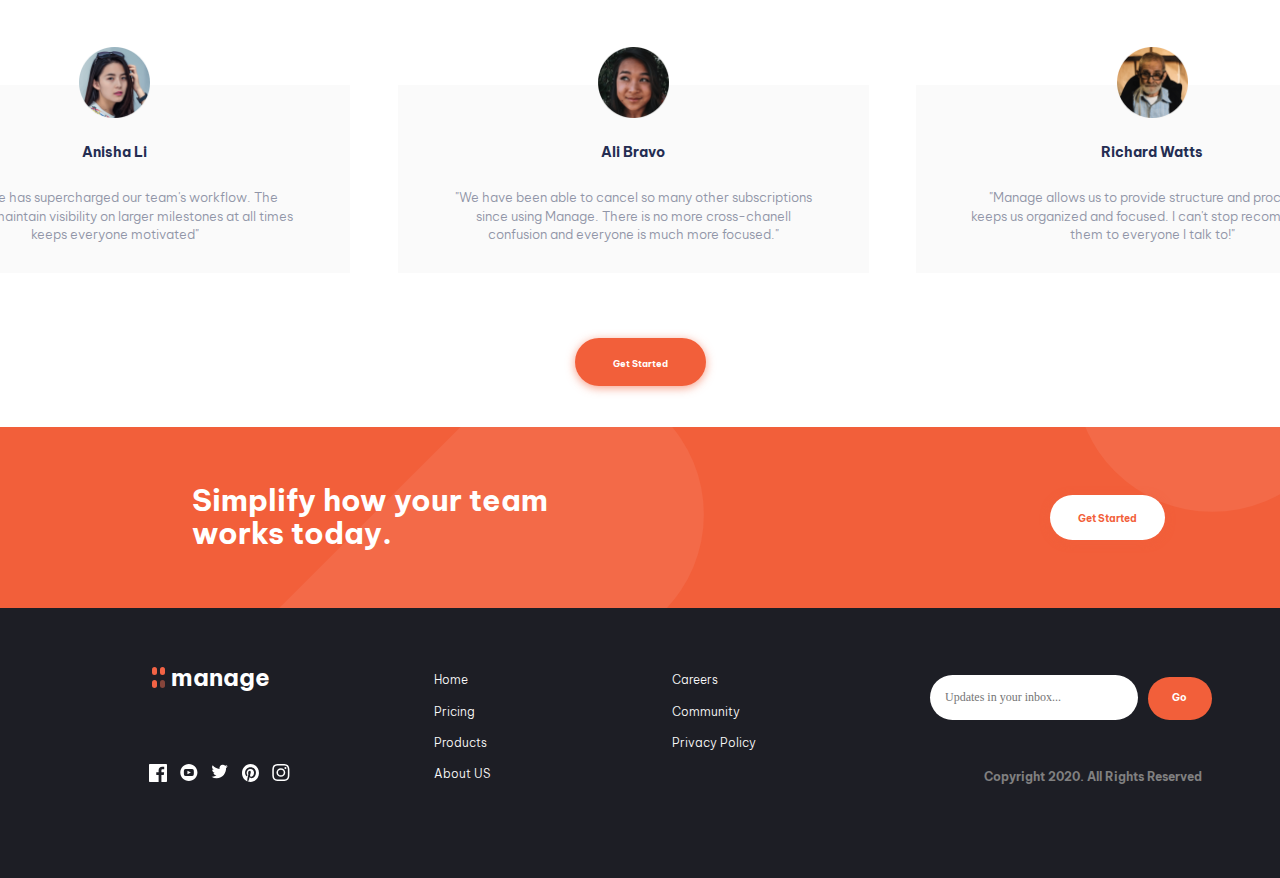
==== commit 01c92415: "Complete (Tablet version)" ====
--- a/index.html
+++ b/index.html
@@ -6,6 +6,7 @@
     <meta name="viewport" content="width=device-width, initial-scale=1.0">
     <link rel="stylesheet" href="bootstrap.min.css">
     <link rel="stylesheet" href="main.css">
+    <link rel="stylesheet" href="@_styles.css">
     <title>Document</title>
 </head>
 <body>
--- a/main.css
+++ b/main.css
@@ -1,3 +1,73 @@
+.Avatar_img {
+    width: 15%;
+    margin-top: -8%;
+}
+.burger__menu_Blck {
+    visibility: hidden;
+}
+.btnTop {
+    position: absolute;
+    width: 10%;
+    padding-top: 1%;
+    padding-bottom: 1%;
+    bottom: 0%;
+    right: 10%;
+    border-radius: 50px 50px 50px 50px;
+    background-color: hsl(12, 88%, 59%);
+}
+.btnStart {
+    color: white;
+    font-size: 9px;
+}
+.btnTop:hover {
+    background-color: hsla(12, 88%, 59%, 0.6);
+}
+.btnTop2 {
+    position: absolute;
+    margin-top: 3%;
+    left: 2%;
+    width: 25%;
+    padding-top: 2%;
+    padding-bottom: 2%;
+    border-radius: 50px 50px 50px 50px;
+    background-color: hsl(12, 88%, 59%);
+}
+.btnTop2:hover {
+    background-color: hsla(12, 88%, 59%, 0.6);
+}
+.btnTop3 {
+    position: absolute;
+    bottom: -35%;
+    left: 45%;
+    width: 10%;
+    padding-top: 1%;
+    padding-bottom: 1%;
+    border-radius: 50px 50px 50px 50px;
+    background-color: hsl(12, 88%, 59%);
+
+}
+.btnTop3:hover {
+    background-color: hsla(12, 88%, 59%, 0.6);
+}
+.btnTop4 {
+    width: 9%;
+    margin: auto;
+    position: relative;
+    top: 50%;
+    margin-left: 82%;
+    border-radius: 50px 50px 50px 50px;
+    background-color: white;
+    padding: 1% 0 !important;
+    border: none;
+    outline: none;
+}
+.btnTop4>.btnStart {
+    font-size: 71.4%;
+    color: hsl(12, 88%, 59%);
+}
+.btnTop4:hover a {
+    color: hsla(12, 88%, 59%, 0.6);
+}
 .close_menu {
     height: 3px;
     padding-bottom: 1px !important;
@@ -10,6 +80,36 @@
 
 .close_menu:nth-child(2) {
     rotate: -45deg !important;
+}
+
+.CircleChild1{
+    height: 9px;
+    border-radius: 25px;
+    position: absolute;
+    right: 0%;
+    bottom: 0%;
+    width: 9px;
+    background-color: hsl(12, 88%, 59%);
+}
+.CircleChild2{
+    margin-right: 11px;
+}
+.paleCircle{
+    background-color: rgb(249, 143, 117);
+}
+.secondCircle{
+    top: 2px;
+}
+.CircleBlckChild{
+    margin-top: 35%;
+    width: 80%;
+    margin-right: 1%;
+    float: right;
+    position: inherit;
+    height: 30%;
+}
+.CircleBlckChild2{
+    margin-top: 0%;
 }
 .SlideMenu{
     margin-top: 5%;
@@ -28,35 +128,6 @@
 .SlideBlck{
     margin-top: 6%;
 }
-.CircleChild1{
-    height: 9px;
-    border-radius: 25px;
-    position: absolute;
-    right: 0%;
-    bottom: 0%;
-    width: 9px;
-    background-color: hsl(12, 88%, 59%);
-}
-.CircleChild2{
-    margin-right: 11px;
-}
-.paleCircle{
-    background-color: rgb(249, 143, 117);
-}
-.secondCircle{
-    top: 2px;
-}
-.CircleBlckChild{
-    margin-top: 35%;
-    width: 80%;
-    margin-right: 1%;
-    float: right;
-    position: inherit;
-    height: 30%;
-}
-.CircleBlckChild2{
-    margin-top: 0%;
-}
 body {
     font-family: 'Be Vietnam Pro';
     font-size: 120%;
@@ -69,10 +140,6 @@
     background-size: 50%;
 }
 
-@font-face {
-    font-family: 'Be Vietnam Pro Light';
-    src: url(./BeVietnamPro-Light.ttf);
-}
 
 .menuBlck {
     width: 100%;
@@ -94,17 +161,6 @@
     overflow-wrap: normal;
     overflow-x: scroll;
 }
-
-@keyframes scrollLeft {
-    from {
-        margin-left: 2%;
-    }
-
-    to {
-        margin-left: -30%;
-    }
-}
-
 #scrollBtn2 {
     right: 2%;
 }
@@ -218,36 +274,8 @@
     margin-top: -35%;
     margin-left: 80%;
 }
-
-.btnTop4 {
-    width: 9%;
-    margin: auto;
-    position: relative;
-    top: 50%;
-    margin-left: 82%;
-    border-radius: 50px 50px 50px 50px;
-    background-color: white;
-    padding: 1% 0 !important;
-    border: none;
-    outline: none;
-}
 .footerItem{
     position: relative;
-}
-.btnTop4>.btnStart {
-    font-size: 71.4%;
-    color: hsl(12, 88%, 59%);
-}
-.btnTop3 {
-    position: absolute;
-    bottom: -35%;
-    left: 45%;
-    width: 10%;
-    padding-top: 1%;
-    padding-bottom: 1%;
-    border-radius: 50px 50px 50px 50px;
-    background-color: hsl(12, 88%, 59%);
-
 }
 .scrollBtn {
     margin-left: 2%;
@@ -257,37 +285,6 @@
     width: 5%;
     position: absolute;
 }
-
-@keyframes scrolling {
-    from {
-        margin-left: 120%;
-    }
-
-    to {
-        margin-left: 69%;
-    }
-}
-
-@keyframes scrollRight {
-    from {
-        margin-left: -30%;
-    }
-
-    to {
-        margin-left: 2%;
-    }
-}
-
-@keyframes scrolling2 {
-    from {
-        margin-left: 67%;
-    }
-
-    to {
-        margin-left: 120%;
-    }
-}
-
 #firstScroll {
     margin-left: -4.5%;
     border-left: 0px black solid;
@@ -295,15 +292,6 @@
 
 .saidBlck>center>h5 {
     color: hsl(228, 39%, 23%)
-}
-
-.Avatar_img {
-    width: 15%;
-    margin-top: -8%;
-}
-
-.burger__menu_Blck {
-    visibility: hidden;
 }
 
 .saidBlck>p {
@@ -334,16 +322,6 @@
 .greetings {
     color: hsl(228, 39%, 23%);
 }
-@keyframes mobilemenu {
-    from {
-        margin-left: 150%;
-    }
-
-    to {
-        margin-left: 37%;
-    }
-}
-
 .greetings>p {
     font-family: 'Be Vietnam Pro Light';
     font-size: 100%;
@@ -540,7 +518,7 @@
 .indexLastMonth {
     background-color: hsl(0, 0%, 98%);
     border-radius: 5px 5px 5px 5px;
-    margin-top: 2%;
+    margin-top: -4%;
     height:35%;
     margin-right: -2.5%;
     width: 50%;
@@ -554,7 +532,7 @@
     align-items: flex-end;
     border-radius: 5px 5px 5px 5px;
     background-color: hsl(12, 88%, 59%);
-    margin-top: 2%;
+    margin-top: -4%;
     height:35%;
     margin-left: -2.5%;
     float: left;
@@ -580,2394 +558,6 @@
     bottom: 10%;
     margin-left: 23%;
 }
-
-@media (max-width:1100px) and (max-height:600px) {
-    .footerItem>h2 {
-        margin-top: 5.5% !important;
-    }
-
-    .stepBtn {
-        font-size: 85% !important;
-    }
-
-    .index>div>div.row>div>div>div>span {
-        font-size: 170% !important;
-    }
-
-    .btnTop4 {
-        margin-top: 6% !important;
-    }
-
-    .scrollBtn {
-        margin-top: -5% !important;
-    }
-
-    .rating {
-        margin-left: -15% !important;
-    }
-
-    .info {
-        margin-left: 15% !important;
-    }
-
-    #fourBlck {
-        width: 9% !important;
-    }
-
-    #fourBlck2 {
-        width: 20% !important;
-    }
-
-    .footerInbox>button {
-        top: -350%;
-        width: 15% !important;
-    }
-
-    .footerInbox>input {
-        width: 55% !important;
-        top: -350% !important;
-    }
-
-    .footerInbox>p {
-        margin-left: 130% !important;
-    }
-
-    .footerNav {
-        margin-top: 13% !important;
-    }
-
-    .footerNav2 {
-        margin-top: -17% !important;
-    }
-
-    .circle {
-        margin-left: 23.5%;
-        margin-top: 24.7% !important;
-    }
-
-    #circle2 {
-        margin-left: 25.4%;
-    }
-
-    .circle2 {
-        margin-top: 21.7% !important;
-    }
-
-    #paleCircle {
-        margin-left: 25.4%;
-        background-color: rgb(235, 178, 169);
-    }
-
-    .footerMenuChild>p {
-        margin-top: 15.2% !important;
-    }
-
-    .footerMenu {
-        margin-top: -13.7% !important;
-    }
-
-    #ImgfooterItem {
-        margin-top: -33% !important;
-    }
-
-    .btnTop4 {
-        width: 13% !important;
-    }
-
-
-    .saidBlck>p {
-        font-size: 10px !important;
-    }
-
-    .steps {
-        margin-left: -20%;
-    }
-
-    .steps>p {
-        width: 100% !important;
-        margin-left: 20% !important;
-    }
-
-    body {
-        background-position-y: 5%, -180% !important;
-        background-position-x: 120%, -50% !important;
-    }
-
-    .ratingLvl {
-        top: 47% !important;
-        margin-left: -10%;
-    }
-
-    .innerRatingLvl {
-        top: 65% !important;
-    }
-
-    .RatingLvlChildnum2 {
-        top: 80% !important;
-        height: 42px !important;
-    }
-
-    .RatingLvlChildnum3 {
-        height: 27px !important;
-        top: -17% !important;
-    }
-
-    .RatingLvlChildnum4 {
-        height: 28px;
-        top: 60% !important;
-    }
-
-    .RatingLvlChildnum5 {
-        top: -70% !important;
-        height: 30px;
-    }
-
-    .Lvl2 {
-        top: 28% !important;
-        margin-left: 9% !important;
-    }
-
-    .Lvl3 {
-        top: 55% !important;
-        height: 52px !important;
-        margin-left: 29% !important;
-    }
-
-    .Lvl4 {
-        top: 20% !important;
-        margin-left: 50% !important;
-    }
-
-    .Lvl5 {
-        top: 62% !important;
-        margin-left: 68% !important;
-    }
-
-    .rating {
-        height: 130px !important;
-    }
-
-    .info {
-        height: 130px !important;
-    }
-
-
-    .rating>hr {
-        margin-left: -17% !important;
-        width: 135% !important;
-        margin-top: 14% !important;
-    }
-
-    .managerCircleRight {
-        right: 40% !important;
-    }
-
-    .btnTop {
-        margin-top: -15% !important;
-    }
-
-    .menuBlck {
-        padding-left: 18%;
-    }
-}
-
-@media (max-width:1000px) and (max-height:600px) {
-    .menuBtn {
-        width: 10% !important;
-        margin-left: 6% !important;
-        font-size: 9px !important;
-        padding-left: 45px !important;
-    }
-
-    .thirdBtnNavMenu {
-        width: 24% !important;
-    }
-
-    .fourBtnNavMenu {
-        margin-left: -5% !important;
-    }
-
-    .rating>hr {
-        margin-left: -25% !important;
-        width: 145% !important;
-        margin-top: 23% !important;
-    }
-
-    .rating {
-        margin-left: -15% !important;
-    }
-
-    .info {
-        margin-left: 15% !important;
-    }
-
-    #fourBlck {
-        width: 9% !important;
-    }
-
-    #fourBlck2 {
-        width: 20% !important;
-    }
-
-    .footerInbox>button {
-        top: -420% !important;
-        right: -172% !important;
-        width: 15% !important;
-    }
-
-    .footerInbox>input {
-        width: 55% !important;
-        right: -155% !important;
-        top: -420% !important;
-    }
-
-    .footerInbox>p {
-        margin-left: 240% !important;
-        width: 90% !important;
-    }
-
-    .footerNav {
-        margin-top: 13% !important;
-    }
-
-    .footerNav2 {
-        margin-top: -17% !important;
-    }
-
-    .percent {
-        height: 100px !important;
-        margin-top: 15% !important;
-    }
-
-    .circle {
-        margin-left: 23.5%;
-        margin-top: 24.7% !important;
-    }
-
-    #circle2 {
-        margin-left: 25.4%;
-    }
-
-    .circle2 {
-        margin-top: 21.7% !important;
-    }
-
-    #paleCircle {
-        margin-left: 25.4%;
-        background-color: rgb(235, 178, 169);
-    }
-
-    .footerMenuChild>p {
-        margin-top: 15.2% !important;
-    }
-
-    .footerMenu {
-        margin-top: -13.7% !important;
-    }
-
-    #ImgfooterItem {
-        margin-top: -33% !important;
-    }
-
-    .btnTop4 {
-        width: 13% !important;
-    }
-
-
-    .totalScore>span {
-        margin-left: -10% !important;
-    }
-
-    .index>div>div.row>div>div>div>span {
-        font-size: 17px !important;
-    }
-
-    .saidBlck>p {
-        font-size: 8.6px !important;
-    }
-
-    .diffLastAndToday>span {
-        margin-left: -40% !important;
-        font-size: 9px !important;
-    }
-
-    .indexLastMonth>span {
-        margin-left: -40% !important;
-        font-size: 9px !important;
-    }
-
-    .steps {
-        margin-left: -20%;
-    }
-
-    .steps>p {
-        width: 100% !important;
-        margin-left: 20% !important;
-    }
-
-    body {
-        background-position-y: 5%, -260% !important;
-        background-position-x: 120%, -50% !important;
-    }
-
-    .ratingLvl {
-        top: 47% !important;
-        margin-left: -15% !important;
-    }
-
-    .innerRatingLvl {
-        top: 65% !important;
-    }
-
-    .RatingLvlChildnum2 {
-        top: 90% !important;
-        height: 32px !important;
-    }
-
-    .RatingLvlChildnum3 {
-        height: 27px !important;
-        top: -17% !important;
-    }
-
-    .RatingLvlChildnum4 {
-        height: 28px;
-        top: 60% !important;
-    }
-
-    .RatingLvlChildnum5 {
-        top: -70% !important;
-        height: 30px;
-    }
-
-    .Lvl2 {
-        top: 28% !important;
-        margin-left: 7% !important;
-    }
-
-    .Lvl3 {
-        top: 45% !important;
-        height: 52px !important;
-        margin-left: 27% !important;
-    }
-
-    .Lvl4 {
-        top: 20% !important;
-        margin-left: 48% !important;
-    }
-
-    .Lvl5 {
-        top: 62% !important;
-        margin-left: 66% !important;
-    }
-
-    .rating {
-        height: 100px !important;
-    }
-
-    .info {
-        height: 100px !important;
-        padding-top: 3% !important;
-    }
-
-
-    .managerCircle {
-        right: 37% !important;
-    }
-
-    .managerCircleRight {
-        right: 44.5% !important;
-    }
-
-    .btnTop {
-        margin-top: -20% !important;
-        width: 50% !important;
-    }
-
-    .btnTop2 {
-        width: 30% !important;
-    }
-
-    .stepBtn {
-        width: 16% !important;
-    }
-
-    .menuBlck {
-        padding-left: 18%;
-    }
-
-    .footerItem {
-        height: 250px !important;
-    }
-
-    .footerItem>img {
-        left: 11% !important;
-        top: 15% !important;
-    }
-
-    #ImgfooterItem {
-        left: 5% !important;
-    }
-}
-
-@media (max-width:1000px) and (max-height:500px) {
-    .rating {
-        margin-left: -15% !important;
-    }
-
-    .info {
-        margin-left: 15% !important;
-    }
-
-    #fourBlck {
-        width: 9% !important;
-    }
-
-    #fourBlck2 {
-        width: 20% !important;
-    }
-
-    .footerInbox>button {
-        top: -350%;
-        width: 15% !important;
-    }
-
-    .footerInbox>input {
-        width: 55% !important;
-        top: -350% !important;
-    }
-
-    .footerInbox>p {
-        margin-left: 130% !important;
-        width: 90% !important;
-    }
-
-    .footerNav {
-        margin-top: 13% !important;
-    }
-
-    .footerNav2 {
-        margin-top: -17% !important;
-    }
-
-    .circle {
-        margin-left: 23.5%;
-        margin-top: 24.7% !important;
-    }
-
-    #circle2 {
-        margin-left: 25.4%;
-    }
-
-    .circle2 {
-        margin-top: 21.7% !important;
-    }
-
-    #paleCircle {
-        margin-left: 25.4%;
-        background-color: rgb(235, 178, 169);
-    }
-
-    .footerMenuChild>p {
-        margin-top: 15.2% !important;
-    }
-
-    .footerMenu {
-        margin-top: -13.7% !important;
-    }
-
-    #ImgfooterItem {
-        margin-top: -33% !important;
-    }
-
-    .btnTop4 {
-        width: 13% !important;
-    }
-
-
-    .saidBlck>p {
-        font-size: 10px !important;
-    }
-
-    .steps {
-        margin-left: -20%;
-    }
-
-    .steps>p {
-        width: 100% !important;
-        margin-left: 20% !important;
-    }
-
-    body {
-        background-position-y: 5%, -180% !important;
-        background-position-x: 120%, -50% !important;
-    }
-
-    .ratingLvl {
-        top: 47% !important;
-        margin-left: -10%;
-    }
-
-    .innerRatingLvl {
-        top: 65% !important;
-    }
-
-    .RatingLvlChildnum2 {
-        top: 80% !important;
-        height: 42px !important;
-    }
-
-    .RatingLvlChildnum3 {
-        height: 27px !important;
-        top: -17% !important;
-    }
-
-    .RatingLvlChildnum4 {
-        height: 28px;
-        top: 60% !important;
-    }
-
-    .RatingLvlChildnum5 {
-        top: -70% !important;
-        height: 30px;
-    }
-
-    .Lvl2 {
-        top: 28% !important;
-        margin-left: 9% !important;
-    }
-
-    .Lvl3 {
-        top: 55% !important;
-        height: 52px !important;
-        margin-left: 29% !important;
-    }
-
-    .Lvl4 {
-        top: 20% !important;
-        margin-left: 50% !important;
-    }
-
-    .Lvl5 {
-        top: 62% !important;
-        margin-left: 68% !important;
-    }
-
-    .rating {
-        height: 130px !important;
-    }
-
-    .info {
-        height: 130px !important;
-    }
-    .rating>hr {
-        margin-left: -17% !important;
-        width: 135% !important;
-        margin-top: 14% !important;
-    }
-
-    .managerCircleRight {
-        right: 40% !important;
-    }
-
-    .btnTop {
-        margin-top: -15% !important;
-    }
-
-    .menuBlck {
-        padding-left: 18%;
-    }
-}
-
-.saidCircle {
-    visibility: hidden;
-}
-
-@media (max-width:760px) and (max-height:600px) {
-
-    .burger_menu {
-        margin-top: -5% !important;
-    }
-
-    .burger_menu1 {
-        margin-top: 0% !important;
-
-    }
-
-    .burger_menu:nth-child(5) {
-        margin-top: -10% !important;
-    }
-
-    .burger__menu_Blck>button {
-        background-color: transparent;
-        outline: none;
-        border: none;
-        box-shadow: none;
-    }
-
-    .burger__menu_Blck {
-        right: -15% !important;
-        top: 55% !important;
-    }
-
-    .saidCircle {
-        visibility: visible;
-        position: absolute;
-        margin-top: 25% !important;
-        left: 47% !important;
-        width: 0.8% !important;
-        border-radius: 150px 150px 150px 150px !important;
-        background-color: hsl(12, 88%, 59%);
-        border: 1px hsl(12, 88%, 59%) solid;
-        height: 7px !important;
-    }
-
-    body>div.row.SlideMenu>div>div>span:nth-child(6) {
-        background-color: white;
-        margin-left: 1.5% !important;
-    }
-
-    body>div.row.SlideMenu>div>div>span:nth-child(7) {
-        background-color: white;
-        margin-left: 3% !important;
-    }
-
-    body>div.row.SlideMenu>div>div>span:nth-child(8) {
-        background-color: white;
-        margin-left: 4.5% !important;
-    }
-
-    body {
-        background-size: 99%, 65% !important;
-        background-position-x: 2800%, 175% !important;
-        background-position-y: 35%, -125% !important;
-    }
-    .steps>h6 {
-        width: 110%;
-        margin-left: 12% !important;
-        margin-top: 0% !important;
-        padding-top: 9px;
-        padding-left: 16px;
-        padding-bottom: 6px;
-        background-color: rgb(255, 240, 235);
-    }
-
-    .steps {
-        line-height: 200% !important;
-        margin-left: -12% !important;
-    }
-
-    .btnTop3 {
-        margin-left: -2% !important;
-        width: 15% !important;
-    }
-
-    body>div:nth-child(3)>div.col-md-7.col-sm-7.col-xs-8>div>div>p {
-        margin-left: 4% !important;
-    }
-
-    .managerCircleRight {
-        right: 42% !important;
-    }
-
-    .greetings {
-        margin-left: 5% !important;
-        text-align: center;
-        padding: 0 !important;
-    }
-
-    .greetings>h1 {
-        line-height: 150% !important;
-    }
-
-    .greetings>p {
-        line-height: 200% !important;
-    }
-
-    .aboutProduct>h1 {
-        line-height: 100% !important;
-    }
-
-    .rating {
-        margin-left: -10% !important;
-        height: 150px !important;
-        width: 40% !important;
-    }
-
-    #hr_one {
-        margin-top: 6% !important;
-    }
-
-    .ratingLvl {
-        margin-left: -3.5% !important;
-    }
-
-    .info {
-        margin-left: 6% !important;
-        height: 150px !important;
-        width: 40% !important;
-    }
-
-    .percent {
-        margin-top: 7% !important;
-        margin-left: 15% !important;
-        height: 150px !important;
-        width: 40% !important;
-    }
-
-    .totalScore {
-        font-size: 12px !important;
-    }
-
-    .diffLastAndToday {
-        font-size: 10px !important;
-        margin-left: 5% !important;
-    }
-
-    .diffLastAndToday>span {
-        font-size: 18px !important;
-        margin-left: -5% !important;
-    }
-
-    .indexLastMonth {
-        font-size: 10px !important;
-        margin-left: 5% !important;
-    }
-
-    .indexLastMonth>span {
-        font-size: 18px !important;
-        margin-left: -5% !important;
-    }
-
-    .index>div>div.row>div>div>div>span {
-        font-size: 30px !important;
-        margin-left: 3% !important;
-        top: -25% !important;
-    }
-
-    .index {
-        margin-top: 0% !important;
-    }
-
-    .greetings {
-        margin-left: 16% !important;
-        margin-top: 70% !important;
-    }
-
-    .greetings>P {
-        margin-left: -20% !important;
-    }
-
-    .scrollBtn {
-        box-shadow: none;
-    }
-
-    .stepBtn {
-        box-shadow: none;
-    }
-
-    .greetings>h1 {
-        width: 80% !important;
-    }
-
-    .aboutProduct {
-        position: absolute;
-        left: 30% !important;
-        margin-top: 65% !important;
-    }
-
-    .aboutProduct>button {
-        margin-left: 26% !important;
-    }
-
-
-    .Lvl2 {
-        margin-left: 16% !important;
-    }
-
-    .Lvl3 {
-        margin-left: 33.5% !important;
-    }
-
-    .Lvl4 {
-        margin-left: 53% !important;
-    }
-
-    .Lvl5 {
-        margin-left: 72% !important;
-    }
-
-    .rating>hr {
-        margin-left: -8% !important;
-        margin-top: 8% !important;
-        width: 120% !important;
-    }
-
-    .steps>p {
-        width: 120% !important;
-        margin-left: -10% !important;
-    }
-
-    #h3Elem {
-        margin-top: -10% !important;
-        margin-bottom: 10% !important;
-    }
-
-    .aboutProduct {
-        margin-left: -18% !important;
-    }
-
-    .btnTop2 {
-        width: 20% !important;
-        margin-left: 35% !important;
-    }
-
-    .circle {
-        margin-left: 21% !important;
-        margin-top: 27% !important;
-        height: 5px !important;
-        width: 2% !important;
-    }
-
-    #circle2 {
-        margin-left: 24% !important;
-    }
-
-    .footerNav2 {
-        margin-top: -20% !important;
-    }
-
-    .footerInbox>p {
-        margin-left: 200% !important;
-        width: 100% !important;
-    }
-
-    .footerInbox {
-        margin-left: 5% !important;
-        margin-top: 12% !important;
-    }
-
-    .circle2 {
-        margin-top: 24% !important;
-    }
-
-    #paleCircle {
-        margin-left: 24% !important;
-    }
-
-    .btnTop3 {
-        margin-top: 30% !important;
-    }
-
-    .footerInbox>span {
-        position: absolute;
-        left: 204% !important;
-        width: 90% !important;
-        font-size: 8px !important;
-        color: red;
-        font-style: italic;
-        margin-top: -65% !important;
-    }
-
-    .footerInbox>button {
-        box-shadow: none;
-        left: 105% !important;
-        width: 20% !important;
-        outline: none;
-        border: none;
-    }
-
-    .burger_menu {
-        height: 5px;
-        padding-bottom: 1px !important;
-        width: 15% !important;
-        position: absolute;
-        background-color: hsl(228, 39%, 23%);
-    }
-
-    .btnTop3 {
-        margin-left: -4% !important;
-    }
-
-    .saidBlck {
-        position: absolute;
-        width: 60% !important;
-        margin-left: 25% !important;
-        height: 180px !important;
-    }
-
-    .btnTop3 {
-        margin-left: -3% !important
-    }
-
-    .saidBlck>p {
-        font-size: 13px !important;
-    }
-
-    .footerMenu {
-        margin-top: 0% !important;
-    }
-
-    .footerItem>img {
-        margin-top: -4% !important;
-        margin-left: 8% !important;
-    }
-
-    #ImgfooterItem {
-        margin-top: -30% !important;
-        margin-left: 80% !important;
-    }
-
-    .footerItem {
-        margin-top: 40% !important;
-        height: 150px !important;
-    }
-
-    .burger__menu_Blck {
-        visibility: visible;
-        position: absolute;
-    }
-
-    .menuBlck {
-        z-index: 99999;
-        position: absolute;
-        margin-top: 20% !important;
-        width: 40% !important;
-        background-color: white;
-        padding-bottom: 17px !important;
-    }
-
-    .menuBlck>ul>li {
-        font-size: 13px !important;
-    }
-
-    .aboutProduct>p {
-        margin-left: 25% !important;
-        width: 33% !important;
-    }
-
-    .menuBtn {
-        color: hsl(228, 39%, 23%);
-        margin-left: 0% !important;
-        padding-left: 0px !important;
-        padding-top: 17px !important;
-    }
-
-    .thirdBtnNavMenu {
-        width: 40% !important;
-    }
-
-    .btnTop {
-        visibility: hidden;
-    }
-}
-
-@media (max-width:500px) and (max-height:920px) {
-    .btnTop4 {
-        width: 33% !important;
-        top: 65% !important;
-        left: 34% !important;
-    }
-    .saidCircle {
-        visibility: visible;
-        position: absolute;
-        margin-top: 37% !important;
-        left: 45% !important;
-        width: 2% !important;
-        border-radius: 150px 150px 150px 150px !important;
-        background-color: hsl(12, 88%, 59%);
-        border: 1px hsl(12, 88%, 59%) solid;
-        height: 8px !important;
-    }
-
-    body>div.row.SlideMenu>div>div>span:nth-child(6) {
-        background-color: white;
-        margin-left: 2.5% !important;
-    }
-
-    body>div.row.SlideMenu>div>div>span:nth-child(7) {
-        background-color: white;
-        margin-left: 5% !important;
-    }
-
-    body>div.row.SlideMenu>div>div>span:nth-child(8) {
-        background-color: white;
-        margin-left: 7.5% !important;
-    }
-
-    body {
-        background-size: 120%, 75% !important;
-        background-position-x: -90%, 245% !important;
-        background-position-y: 35%, -163% !important;
-    }
-.steps>h6 {
-        width: 113%;
-        margin-left: 10% !important;
-        margin-top: 0% !important;
-        padding-top: 10px;
-        padding-left: 46px;
-        padding-bottom: 10.5px;
-        background-color: rgb(255, 240, 235);
-    }
-
-    .steps {
-        line-height: 200% !important;
-        width: 610% !important;
-        margin-left: -452% !important;
-    }
-
-    .btnTop3 {
-        margin-left: -2% !important;
-        width: 30% !important;
-    }
-
-    .footerItem>img {
-        visibility: hidden;
-    }
-
-    .footerItem>h2 {
-        padding-top: 20% !important;
-        padding-bottom: 15% !important;
-        font-size: 300% !important;
-        margin-left: 10% !important;
-        width: 75% !important;
-        text-align: center;
-    }
-
-    body>div:nth-child(3)>div.col-md-7.col-sm-7.col-xs-8>div>div>p {
-        margin-left: 4% !important;
-    }
-.managerCircle{
-    margin-right: 43%;
-    margin-top: 65%;
-    width: 6%;
-}
-.managerCircleRight{
-    margin-right: 5%;
-}
-#managerCircle{
-    margin-right: -6%;
-}
-.managerCircle2{
-    margin-top: 53%;
-    margin-right: -17%;
-}
-    .managerTxt {
-        position: absolute;
-        left: -2% !important;
-        font-size: 235% !important;
-        top: 53% !important;
-        margin-left: 60% !important;
-    }
-
-    .greetings {
-        margin-left: 5% !important;
-        text-align: center;
-        padding: 0 !important;
-    }
-
-    .greetings>h1 {
-        line-height: 150% !important;
-    }
-
-    .greetings>p {
-        line-height: 200% !important;
-    }
-
-    .aboutProduct>h1 {
-        font-size: 30px !important;
-        line-height: 100% !important;
-    }
-
-    .rating {
-        box-shadow: 0px 0px 15px rgb(33, 37, 47);
-        margin-left: -130% !important;
-        margin-top: -30% !important;
-        height: 110px !important;
-        width: 80% !important;
-    }
-
-    #hr_one {
-        margin-top: 7% !important;
-    }
-
-    .ratingLvl {
-        height: 25px !important;
-        margin-left: -8.5% !important;
-        top: 45% !important;
-    }
-
-    .innerRatingLvl {
-        height: 8.5px !important;
-        top: 83% !important;
-    }
-
-    .RatingLvlChildnum2 {
-        top: 80% !important;
-        height: 30px !important;
-    }
-
-    .RatingLvlChildnum3 {
-        height: 23px !important;
-        top: -2% !important;
-    }
-
-    .RatingLvlChildnum4 {
-        height: 28px !important;
-        top: 60% !important;
-    }
-
-    .RatingLvlChildnum5 {
-        top: -70% !important;
-        height: 28px !important;
-    }
-
-    .Lvl2 {
-        top: 29% !important;
-        margin-left: 13% !important;
-    }
-
-    .Lvl3 {
-        top: 47% !important;
-        height: 52px !important;
-        margin-left: 29% !important;
-    }
-
-    .Lvl4 {
-        top: 15% !important;
-        height: 15px !important;
-        margin-left: 50% !important;
-    }
-
-    .Lvl5 {
-        top: 62% !important;
-        height: 20px !important;
-        margin-left: 68% !important;
-    }
-
-    .info {
-        box-shadow: 0px 0px 15px rgb(33, 37, 47) !important;
-        margin-top: -30% !important;
-        margin-left: -30% !important;
-        height: 110px !important;
-        width: 80% !important;
-    }
-
-    .percent {
-        box-shadow: 0px 0px 15px rgb(33, 37, 47) !important;
-        margin-top: 60% !important;
-        margin-left: -35% !important;
-        left: -80% !important;
-        height: 110px !important;
-        width: 80% !important;
-    }
-
-    .totalScore {
-        font-size: 7px !important;
-        width: 105% !important;
-        height: 50px !important;
-    }
-
-    .diffLastAndToday {
-        font-size: 10px !important;
-        margin-left: 9% !important;
-        height: 50px !important;
-    }
-
-    .diffLastAndToday>span {
-        font-size: 14px !important;
-        margin-left: -25% !important;
-    }
-
-    .footerMenuParent {
-        margin-top: 15% !important;
-    }
-
-    .indexLastMonth {
-        height: 50px !important;
-        font-size: 10px !important;
-        margin-left: 2% !important;
-    }
-
-    .indexLastMonth>span {
-        font-size: 14px !important;
-        margin-left: -25% !important;
-    }
-
-    .index>div>div.row>div>div>div>span {
-        font-size: 20px !important;
-        margin-left: -3% !important;
-    }
-
-    .index {
-        margin-top: 0% !important;
-    }
-
-    .greetings {
-        margin-left: 13% !important;
-        margin-top: 135% !important;
-    }
-
-    .greetings>p {
-        margin-left: -48% !important;
-        text-align: unset !important;
-        width: 140% !important;
-    }
-
-    .greetings>h1 {
-        margin-left: -55% !important;
-        margin-top: -30% !important;
-        font-size: 30px !important;
-        width: 150% !important;
-    }
-
-    .aboutProduct>h1 {
-        margin-left: 0% !important;
-        font-size: 30px !important;
-        width: 80% !important;
-    }
-
-    .aboutProduct {
-        position: absolute;
-        left: 29% !important;
-        margin-top: 105% !important;
-    }
-
-    .aboutProduct>button {
-        width: 30% !important;
-        margin-left: 20% !important;
-    }
-
-
-    .Lvl3 {
-        margin-left: 33.5% !important;
-    }
-
-    .Lvl4 {
-        margin-left: 53% !important;
-    }
-
-    .Lvl5 {
-        margin-left: 72% !important;
-    }
-
-    .rating>hr {
-        margin-left: -17% !important;
-        margin-top: 12% !important;
-        width: 135% !important;
-    }
-
-    .steps>p {
-        width: 100% !important;
-        margin-left: -10% !important;
-    }
-
-    #h3Elem {
-        margin-top: -25% !important;
-        margin-bottom: 10% !important;
-    }
-
-    .aboutProduct {
-        margin-left: -18% !important;
-    }
-
-    .btnTop2 {
-        width: 20% !important;
-    }
-
-    .circle {
-        margin-left: 91% !important;
-        margin-top: 307% !important;
-        height: 6px !important;
-        width: 5% !important;
-    }
-
-    .stepBtn {
-        width: 20% !important;
-    }
-
-    #circle2 {
-        margin-left: 100% !important;
-    }
-
-    .footerNav {
-        font-size: 13px !important;
-        margin-left: -45% !important;
-        line-height: 250% !important;
-        position: absolute;
-        margin-top: 50% !important;
-    }
-
-    #fourBlck {
-        width: 100% !important;
-    }
-
-    #fourBlck2 {
-        width: 100% !important;
-    }
-
-    .footerMenu {
-        height: 650px !important;
-    }
-
-    .footerNav2 {
-        font-size: 13px !important;
-        position: absolute;
-        line-height: 250% !important;
-        margin-top: 50% !important;
-    }
-
-    .footerInbox {
-        margin-left: 8% !important;
-        margin-top: -47% !important;
-    }
-
-    .footerInbox>p {
-        margin-top: 635% !important;
-        margin-left: -80% !important;
-        width: 250% !important;
-    }
-
-    .circle2 {
-        margin-top: 302% !important;
-    }
-
-    #paleCircle {
-        background-color: hsla(12, 88%, 59%, 0.4) !important;
-        margin-left: 100% !important;
-    }
-
-    .btnTop3 {
-        margin-top: 47% !important;
-    }
-
-    .footerInbox>span {
-        position: absolute;
-        right: 60% !important;
-        margin-top: 200% !important;
-        width: 120% !important;
-        font-size: 11px !important;
-        color: red;
-        font-style: italic;
-    }
-
-    .footerInbox>button {
-        box-shadow: none;
-        left: -55% !important;
-        width: 60% !important;
-        bottom: 60% !important;
-        font-size: 11px !important;
-        font-family: 'Be Vietnam Pro' !important;
-        outline: none;
-        border: none;
-    }
-
-    .footerInbox>input {
-        right: 10% !important;
-        font-size: 11.2px !important;
-        padding-left: 15% !important;
-        width: 180% !important;
-        bottom: 60% !important;
-    }
-
-    .footerMenuChild>p {
-        position: absolute;
-        margin-left: 110% !important;
-        margin-top: 280% !important;
-    }
-
-    .massengerBlck {
-        margin-top: 230% !important;
-        margin-left: 0% !important;
-        width: 500% !important;
-    }
-
-    .massengerBlck>img {
-        margin-left: 7% !important;
-        width: 7% !important;
-    }
-
-    .burger_menu {
-        height: 5px;
-        padding-bottom: 1px !important;
-        width: 15% !important;
-        position: absolute;
-        background-color: hsl(228, 39%, 23%);
-    }
-
-    .saidBlck {
-        position: absolute !important;
-        width: 85% !important;
-        margin-top: -10% !important;
-        margin-left: 120% !important;
-        height: 180px !important;
-    }
-
-    #firstScroll {
-        margin-left: 7.5% !important;
-    }
-
-    .btnTop3 {
-        margin-left: -10% !important
-    }
-
-    .saidBlck>p {
-        font-size: 13px !important;
-    }
-
-    .footerMenu {
-        margin-top: 0% !important;
-    }
-
-    .footerItem>img {
-        margin-top: -4% !important;
-        margin-left: 8% !important;
-    }
-
-    #ImgfooterItem {
-        visibility: visible;
-        margin-top: 5% !important;
-        width: 150% !important;
-        margin-left: -126% !important;
-    }
-
-    .footerItem {
-        margin-top: 40% !important;
-        height: 350px !important;
-    }
-
-    .burger__menu_Blck {
-        visibility: visible;
-        position: absolute;
-    }
-
-    .burger_menu {
-        width: 20% !important;
-        height: 3px !important;
-        margin-top: -4% !important;
-    }
-
-    .burger_menu1 {
-        margin-top: 9% !important;
-
-    }
-
-    .burger_menu:nth-child(5) {
-        margin-top: -17% !important;
-    }
-
-    .burger__menu_Blck>button {
-        background-color: transparent;
-        outline: none;
-        border: none;
-        box-shadow: none;
-    }
-
-    .burger__menu_Blck {
-        right: -10% !important;
-        top: 53% !important;
-    }
-
-    .menuBlck {
-        z-index: 99999;
-        position: absolute;
-        margin-top: 20% !important;
-        width: 80% !important;
-        box-shadow: 0px 0px 1000px rgba(33, 37, 47, 0.9);
-        background-color: white;
-        padding-bottom: 17px !important;
-    }
-
-    .menuBlck>ul>li {
-        font-size: 13px !important;
-        margin-left: 15% !important;
-        margin-top: 1% !important;
-        padding-bottom: 15px !important;
-    }
-
-    .aboutProduct>p {
-        margin-left: 8% !important;
-        width: 63% !important;
-    }
-
-    .menuBtn {
-        color: hsl(228, 39%, 23%);
-        margin-left: 0% !important;
-        padding-left: 0px !important;
-        padding-top: 17px !important;
-    }
-
-    .thirdBtnNavMenu {
-        width: 60% !important;
-    }
-
-    .btnTop {
-        visibility: hidden;
-    }
-    @media (max-width:450px) and (max-height:920px) {
-        body{
-    background-size: 120%, 75% !important;
-    background-position-x: -90%, 240% !important;
-    background-position-y: 35%, -153% !important;
-        }
-        .rating{
-        margin-left: -100% !important;
-        width: 70% !important;
-        margin-top: -20% !important;
-        }
-        #hr_one{
-            margin-top: 5% !important;
-        }
-        .rating>hr{
-            margin-top: 9.4% !important;
-        }
-        .ratingLvl{
-            top: 50%!important;
-        }
-        .Lvl2{
-            margin-left: 11%!important;
-            top: 32%!important;
-            height: 27px!important;
-        }
-        .Lvl3{
-            margin-left: 30%!important;
-            top: 52%!important;
-            height: 49px!important;
-        }
-        .Lvl4{
-            top: 10% !important;
-            margin-left: 49%!important;
-            height: 17px !important;
-        }
-        .RatingLvlChildnum4{
-            height:34px !important;
-        }
-        .Lvl5{
-            margin-left: 70%!important;
-            top: 62% !important;
-        }
-        .diffLastAndToday{
-            margin-top: 2% !important;
-            margin-left: 11% !important;
-            width:38% !important;
-        }
-        .indexLastMonth{
-            margin-top: 2% !important;
-            margin-left: 2.3% !important;
-            width:38% !important;
-        }
-        .totalScore{
-            margin-left: 3% !important;
-            margin-top: 2% !important;
-            width: 95% !important;
-        }
-        .footerMenuChild{
-            margin-left: -3% !important;
-        }
-        .info{
-            margin-left: -15% !important;
-            width: 70% !important;
-            margin-top: -20% !important;
-            }
-            .percent{
-                margin-top: 50% !important;
-                margin-left: -25% !important;
-                width: 70% !important;
-            }
-        .managerCircleRight {
-            top: 75% !important;
-            right: 52.2% !important;
-        }
-
-        .burger_menu {
-            height: 4px !important;
-        }
-
-        .stepBtn {
-            width: 15% !important;
-        }
-
-        .burger_menu1 {
-            margin-top: 7% !important;
-
-        }
-
-        .burger_menu:nth-child(5) {
-            margin-top: -15% !important;
-        }
-
-        .steps {
-            margin-left: -302% !important;
-        }
-
-        body>div:nth-child(3)>div.col-md-7.col-sm-7.col-xs-8>div>div>p {
-            margin-left: 10% !important;
-            width: 65% !important;
-        }
-
-        .greetings>p {
-            margin-left: -40% !important;
-            margin-bottom: 20% !important;
-            width: 120% !important;
-        }
-
-        .aboutProduct>p {
-            margin-left: 10% !important;
-            margin-bottom: 0% !important;
-            width: 60% !important;
-        }
-
-        .aboutProduct {
-            margin-left: -20% !important;
-        }
-
-        .footerMenu {
-            height: 950px !important;
-        }
-
-        .circle {
-            margin-left: 96.1% !important;
-            margin-top: 303.4% !important;
-        }
-
-        .circle2 {
-            margin-top: 299.4% !important;
-        }
-
-        .footerInbox>span {
-            margin-top: 190% !important;
-        }
-
-        #circle2 {
-            margin-left: 102.6% !important;
-            margin-top: 303.4% !important;
-        }
-
-        #paleCircle {
-            margin-left: 102.6% !important;
-            margin-top: 299.4% !important;
-        }
-
-        .footerItem>h2 {
-            margin-left: 13% !important;
-            width: 70% !important;
-        }
-
-        .footerInbox>p {
-            margin-left: -65% !important;
-            margin-top: 605% !important;
-        }
-        @media (max-width:400px) and (max-height:900px){
-            .circle{
-            margin-left: 95.1% !important;
-            margin-top: 305% !important;
-            }
-            .circle2{
-                margin-top: 300% !important;
-            }
-        #circle2{
-            margin-left: 102% !important;
-            margin-top: 305% !important;
-        }
-
-        #paleCircle {
-            margin-top: 300% !important;
-            margin-left: 102% !important;
-        }
-            body {
-                background-size: 120%, 75% !important;
-                background-position-x: -90%, 245% !important;
-                background-position-y: 35%, -159% !important;
-            }
-            .rating{
-                margin-left: -120% !important;
-                width: 75% !important;
-            }
-            .info{
-                margin-left: -25% !important;
-                width: 75% !important;
-            }
-            .percent{      
-    margin-top: 60% !important;
-    margin-left: -33% !important;
-    width: 75% !important;
-            }
-            .footerInbox>p{
-                margin-left: -75% !important;
-            }
-            .greetings>p{
-                width: 130% !important;
-            }
-            .aboutProduct>p{
-                width: 60% !important;
-            }
-            .footerItem>h2 {
-                width: 75% !important;
-            }
-            .rating>hr {
-                margin-top: 10.4% !important;
-            }
-            .Lvl5{
-                margin-left: 68% !important;
-            }
-            #ImgfooterItem{
-                margin-left: -121% !important;
-            }
-            .footerMenuChild{
-                margin-left: -3.6% !important;
-            }
-            .footerMenu {
-                height: 830px !important;
-            }
-            .steps{
-                margin-left: -382% !important;
-            }
-            body>div:nth-child(3)>div.col-md-7.col-sm-7.col-xs-8>div>div>p {
-                width: 85% !important;
-            }
-            .managerTxt{
-                top: 50% !important;
-            }
-            @media (max-width:400px) and (max-height:800px) {
-                .circle{
-                    margin-left: 95.1% !important;
-                    margin-top: 307% !important;
-                    }
-                    .circle2{
-                        margin-top: 302% !important;
-                    }
-                #circle2{
-                    margin-left: 102% !important;
-                    margin-top: 307% !important;
-                }
-        
-                #paleCircle {
-                    margin-top: 302% !important;
-                    margin-left: 102% !important;
-                }
-                body {
-                    background-size: 120%, 75% !important;
-                    background-position-x: -90%, 240% !important;
-                    background-position-y: 35%, -175% !important;
-                }
-                .burger__menu_Blck{
-                    right: -10% !important;
-                    top:50% !important;
-                }
-                .rating{
-                    margin-left: -140% !important;
-                    width: 80% !important;
-                }
-                .info{
-                    margin-left: -35% !important;
-                    width: 80% !important;
-                }
-                .percent{
-                    margin-top: 68% !important;
-                    margin-left: -40% !important;
-                    width: 80% !important;
-                }
-                .greetings>p{
-                    margin-left: -60% !important;
-                width: 150% !important;
-                }
-                .aboutProduct>p{
-                margin-left: 10% !important;
-                    width: 60% !important;
-                }
-               .steps{
-                margin-left: -502% !important;
-               }
-               .steps>h6{
-                width: 120% !important;
-               }
-               .stepBtn{
-                width: 20% !important;
-               }
-               body>div:nth-child(3)>div.col-md-7.col-sm-7.col-xs-8>div>div>p {
-    width: 105% !important;
-}
-.footerItem>h2{
-    margin-left: 8% !important;
-}
-#ImgfooterItem{
-    margin-left: -130% !important;
-}
-.footerMenuChild{
-    margin-left: -5% !important;
-}
-.indexLastMonth>span{
-    font-size: 13px !important;
-}
-.rating>hr {
-    margin-top: 11.4% !important;
-}
-.footerNav{
-    margin-top: 45% !important;
-}
-.btnTop4{
-    left: 30% !important;
-}
-.footerNav2{
-    margin-top: 45% !important;
-}
-.footerInbox{
-    margin-left: 12% !important;
-}
-.footerInbox>p{
-    margin-left: -85% !important;
-}
-.massengerBlck>img{
-    margin-left:7.5% !important;
-}
-.footerMenu{
-    height: 700px !important;
-}
-.managerCircle{
-    margin-top: 70%;
-}
-.managerCircle2{
-    margin-top: 57%;
-}
-@media (max-width:400px) and (max-height:700px){
-        .btnTop4 {
-            width: 33% !important;
-            top: 65% !important;
-            left: 34% !important;
-        }
-    
-        .btnTop4>a {
-            font-size: 11.5px !important;
-        }
-    
-        .saidCircle {
-            visibility: visible;
-            position: absolute;
-            margin-top: 37% !important;
-            left: 45% !important;
-            width: 2% !important;
-            border-radius: 150px 150px 150px 150px !important;
-            background-color: hsl(12, 88%, 59%);
-            border: 1px hsl(12, 88%, 59%) solid;
-            height: 8px !important;
-        }
-        body>div.row.SlideMenu>div>div>span:nth-child(6) {
-            background-color: white;
-            margin-left: 2.5% !important;
-        }
-        body>div.row.SlideMenu>div>div>span:nth-child(7) {
-            background-color: white;
-            margin-left: 5% !important;
-        }
-    
-        body>div.row.SlideMenu>div>div>span:nth-child(8) {
-            background-color: white;
-            margin-left: 7.5% !important;
-        }
-    
-        body {
-            background-size: 120%, 75% !important;
-            background-position-x: -90%, 245% !important;
-            background-position-y: 35%, -163% !important;
-        }
-         .steps>h6 {
-            width: 113%;
-            margin-left: 10% !important;
-            margin-top: 0% !important;
-            padding-top: 10px;
-            padding-left: 46px;
-            padding-bottom: 10.5px;
-            background-color: rgb(255, 240, 235);
-        }
-    
-        .steps {
-            line-height: 200% !important;
-            width: 610% !important;
-            margin-left: -452% !important;
-        }
-    
-        .btnTop3 {
-            margin-left: -2% !important;
-            width: 30% !important;
-        }
-    
-        .footerItem>img {
-            visibility: hidden;
-        }
-    
-        .footerItem>h2 {
-            padding-top: 20% !important;
-            padding-bottom: 15% !important;
-            font-size: 300% !important;
-            margin-left: 9% !important;
-            width: 75% !important;
-            text-align: center;
-        }
-    
-        body>div:nth-child(3)>div.col-md-7.col-sm-7.col-xs-8>div>div>p {
-            margin-left: 4% !important;
-        }
-        .managerCircle2{
-            margin-top: 50% !important;
-        }
-        .managerTxt {
-            position: absolute;
-            left: -2% !important;
-            font-size: 28px !important;
-            top: 46% !important;
-            margin-left: 60% !important;
-        }
-    
-        .greetings {
-            margin-left: 5% !important;
-            text-align: center;
-            padding: 0 !important;
-        }
-    
-        .greetings>h1 {
-            line-height: 150% !important;
-        }
-    
-        .greetings>p {
-            line-height: 200% !important;
-        }
-    
-        .aboutProduct>h1 {
-            font-size: 30px !important;
-            line-height: 100% !important;
-        }
-    
-        .rating {
-            box-shadow: 0px 0px 15px rgb(33, 37, 47);
-            margin-left: -130% !important;
-            margin-top: -30% !important;
-            height: 110px !important;
-            width: 80% !important;
-        }
-    
-        #hr_one {
-            margin-top: 7% !important;
-        }
-    
-        .ratingLvl {
-            height: 25px !important;
-            margin-left: -8.5% !important;
-            top: 45% !important;
-        }
-    
-        .innerRatingLvl {
-            height: 8.5px !important;
-            top: 83% !important;
-        }
-    
-        .RatingLvlChildnum2 {
-            top: 80% !important;
-            height: 30px !important;
-        }
-    
-        .RatingLvlChildnum3 {
-            height: 23px !important;
-            top: -2% !important;
-        }
-    
-        .RatingLvlChildnum4 {
-            height: 28px !important;
-            top: 60% !important;
-        }
-    
-        .RatingLvlChildnum5 {
-            top: -70% !important;
-            height: 28px !important;
-        }
-    
-        .Lvl2 {
-            top: 29% !important;
-            margin-left: 13% !important;
-        }
-    
-        .Lvl3 {
-            top: 47% !important;
-            height: 52px !important;
-            margin-left: 29% !important;
-        }
-    
-        .Lvl4 {
-            top: 15% !important;
-            height: 15px !important;
-            margin-left: 50% !important;
-        }
-    
-        .Lvl5 {
-            top: 62% !important;
-            height: 20px !important;
-            margin-left: 68% !important;
-        }
-    
-        .info {
-            box-shadow: 0px 0px 15px rgb(33, 37, 47) !important;
-            margin-top: -30% !important;
-            margin-left: -30% !important;
-            height: 110px !important;
-            width: 80% !important;
-        }
-    
-        .percent {
-            box-shadow: 0px 0px 15px rgb(33, 37, 47) !important;
-            margin-top: 60% !important;
-            margin-left: -35% !important;
-            left: -80% !important;
-            height: 110px !important;
-            width: 80% !important;
-        }
-    
-        .totalScore {
-            font-size: 7px !important;
-            width: 95% !important;
-            height: 50px !important;
-        }
-    
-        .diffLastAndToday {
-            font-size: 10px !important;
-            margin-left: 11.4% !important;
-            height: 50px !important;
-        }
-    
-        .diffLastAndToday>span {
-            font-size: 14px !important;
-            margin-left: -25% !important;
-        }
-    
-        .footerMenuParent {
-            margin-top: 15% !important;
-        }
-    
-        .indexLastMonth {
-            height: 50px !important;
-            font-size: 10px !important;
-            margin-left: 2% !important;
-        }
-    
-        .indexLastMonth>span {
-            font-size: 14px !important;
-            margin-left: -25% !important;
-        }
-    
-        .index>div>div.row>div>div>div>span {
-            font-size: 20px !important;
-            margin-left: -3% !important;
-        }
-    
-        .index {
-            margin-top: 0% !important;
-        }
-    
-        .greetings {
-            margin-left: 13% !important;
-            margin-top: 135% !important;
-        }
-    
-        .greetings>p {
-            margin-left: -48% !important;
-            text-align: unset !important;
-            width: 140% !important;
-        }
-    
-        .greetings>h1 {
-            margin-left: -55% !important;
-            margin-top: -30% !important;
-            font-size: 30px !important;
-            width: 150% !important;
-        }
-    
-        .aboutProduct>h1 {
-            margin-left: 0% !important;
-            font-size: 30px !important;
-            width: 80% !important;
-        }
-    
-        .aboutProduct {
-            position: absolute;
-            left: 29% !important;
-            margin-top: 105% !important;
-        }
-    
-        .aboutProduct>button {
-            width: 30% !important;
-            margin-left: 20% !important;
-        }
-        .Lvl3 {
-            margin-left: 33.5% !important;
-        }
-    
-        .Lvl4 {
-            margin-left: 53% !important;
-        }
-    
-        .Lvl5 {
-            margin-left: 72% !important;
-        }
-    
-        .rating>hr {
-            margin-left: -17% !important;
-            margin-top: 12% !important;
-            width: 135% !important;
-        }
-    
-        .steps>p {
-            width: 100% !important;
-            margin-left: -10% !important;
-        }
-    
-        #h3Elem {
-            margin-top: -25% !important;
-            margin-bottom: 10% !important;
-        }
-    
-        .aboutProduct {
-            margin-left: -18% !important;
-        }
-    
-        .btnTop2 {
-            width: 20% !important;
-        }
-    
-        .circle {
-            margin-left: 91% !important;
-            margin-top: 307% !important;
-            height: 6px !important;
-            width: 5% !important;
-        }
-    
-        .stepBtn {
-            width: 20% !important;
-        }
-    
-        #circle2 {
-            margin-left: 100% !important;
-            margin-top: 307% !important;
-        }
-    
-        .footerNav {
-            font-size: 13px !important;
-            margin-left: -45% !important;
-            line-height: 250% !important;
-            position: absolute;
-            margin-top: 50% !important;
-        }
-    
-        #fourBlck {
-            width: 100% !important;
-        }
-    
-        #fourBlck2 {
-            width: 100% !important;
-        }
-    
-        .footerMenu {
-            height: 650px !important;
-        }
-    
-        .footerNav2 {
-            font-size: 13px !important;
-            position: absolute;
-            line-height: 250% !important;
-            margin-top: 50% !important;
-        }
-    
-        .footerInbox {
-            margin-left: 12% !important;
-            margin-top: -47% !important;
-        }
-    
-        .footerInbox>p {
-            margin-top: 615% !important;
-            margin-left: -90% !important;
-            width: 250% !important;
-        }
-    
-        .circle2 {
-            margin-top: 302% !important;
-        }
-    
-        #paleCircle {
-            background-color: hsla(12, 88%, 59%, 0.4) !important;
-            margin-left: 100% !important;
-            margin-top: 302% !important;
-        }
-    
-        .btnTop3 {
-            margin-top: 47% !important;
-        }
-    
-        .footerInbox>span {
-            position: absolute;
-            right: 60% !important;
-            margin-top: 200% !important;
-            width: 120% !important;
-            font-size: 11px !important;
-            color: red;
-            font-style: italic;
-        }
-    
-        .footerInbox>button {
-            box-shadow: none;
-            left: -55% !important;
-            width: 60% !important;
-            bottom: 60% !important;
-            font-size: 11px !important;
-            font-family: 'Be Vietnam Pro' !important;
-            outline: none;
-            border: none;
-        }
-    
-        .footerInbox>input {
-            right: 10% !important;
-            font-size: 11.2px !important;
-            padding-left: 15% !important;
-            width: 180% !important;
-            bottom: 60% !important;
-        }
-    
-        .footerMenuChild>p {
-            position: absolute;
-            margin-left: 110% !important;
-            margin-top: 280% !important;
-        }
-    
-        .massengerBlck {
-            margin-top: 230% !important;
-            margin-left: 0% !important;
-            width: 500% !important;
-        }
-    
-        .massengerBlck>img {
-            margin-left: 7% !important;
-            width: 7% !important;
-        }
-    
-        .burger_menu {
-            height: 5px;
-            padding-bottom: 1px !important;
-            width: 15% !important;
-            position: absolute;
-            background-color: hsl(228, 39%, 23%);
-        }
-    
-        .saidBlck {
-            position: absolute !important;
-            width: 85% !important;
-            margin-top: -10% !important;
-            margin-left: 120% !important;
-            height: 180px !important;
-        }
-    
-        #firstScroll {
-            margin-left: 7.5% !important;
-        }
-    
-        .btnTop3 {
-            margin-left: -10% !important
-        }
-    
-        .saidBlck>p {
-            font-size: 13px !important;
-        }
-    
-        .footerMenu {
-            margin-top: 0% !important;
-        }
-    
-        .footerItem>img {
-            margin-top: -4% !important;
-            margin-left: 8% !important;
-        }
-    
-        #ImgfooterItem {
-            visibility: visible;
-            margin-top: 5% !important;
-            width: 150% !important;
-            margin-left: -128% !important;
-        }
-    
-        .footerItem {
-            margin-top: 40% !important;
-            height: 350px !important;
-        }
-    
-        .burger__menu_Blck {
-            visibility: visible;
-            position: absolute;
-        }
-    
-        .burger_menu {
-            width: 20% !important;
-            height: 3px !important;
-            margin-top: -4% !important;
-        }
-    
-        .burger_menu1 {
-            margin-top: 9% !important;
-    
-        }
-    
-        .burger_menu:nth-child(5) {
-            margin-top: -17% !important;
-        }
-    
-        .burger__menu_Blck>button {
-            background-color: transparent;
-            outline: none;
-            border: none;
-            box-shadow: none;
-        }
-    
-        .burger__menu_Blck {
-            right: -10% !important;
-            top: 47% !important;
-        }
-    
-        .menuBlck {
-            z-index: 99999;
-            position: absolute;
-            margin-top: 20% !important;
-            width: 80% !important;
-            box-shadow: 0px 0px 1000px rgba(33, 37, 47, 0.9);
-            background-color: white;
-            padding-bottom: 17px !important;
-        }
-    
-        .menuBlck>ul>li {
-            font-size: 13px !important;
-            margin-left: 15% !important;
-            margin-top: 1% !important;
-            padding-bottom: 15px !important;
-        }
-    
-        .aboutProduct>p {
-            margin-left: 8% !important;
-            width: 63% !important;
-        }
-    
-        .menuBtn {
-            color: hsl(228, 39%, 23%);
-            margin-left: 0% !important;
-            padding-left: 0px !important;
-            padding-top: 17px !important;
-        }
-    
-        .thirdBtnNavMenu {
-            width: 60% !important;
-        }
-    
-        .btnTop {
-            visibility: hidden;
-        }
- 
-    }
-            }
-        }
-    }
-}
-
 .circle {
     margin-left: 23.5%;
     width: 1.3%;
@@ -3076,7 +666,6 @@
 button {
     box-shadow: 0px 2px 10px hsla(12, 88%, 59%, 0.6);
 }
-
 .footerMenuChild>p {
     margin-left: 30%;
     margin-top: 4.2%;
@@ -3084,24 +673,9 @@
     font-family: 'Be Vietnam Pro';
     color: white;
 }
-
-@font-face {
-    font-family: 'Be Vietnam Pro';
-    src: url(./BeVietnamPro-Bold.ttf);
-}
-
 .footerInbox{
     position: relative;
     float: left;
-}
-@keyframes mobilemenu2 {
-    from {
-        margin-left: 40%
-    }
-
-    to {
-        margin-left: 150%;
-    }
 }
 .footerInbox>input{
     position: relative;
@@ -3145,76 +719,6 @@
     left: 0%;
     width: 28%;
 }
-.positionRight {
-    float: right;
-}
-
-@keyframes scrollMobile {
-    from {
-        left: -5%;
-    }
-
-    to {
-        left: -150%;
-    }
-}
-
-@keyframes scrollMobile2 {
-    from {
-        left: 150%;
-    }
-
-    to {
-        left: -5%;
-    }
-}
-
-@keyframes scrollMobile3 {
-    from {
-        left: -150%;
-    }
-
-    to {
-        left: -5%;
-    }
-}
-
-@keyframes scrollMobile4 {
-    from {
-        left: -5%;
-    }
-
-    to {
-        left: 150%;
-    }
-}
-
-.btnStart {
-    color: white;
-    font-size: 9px;
-}
-
-.btnTop {
-    position: absolute;
-    width: 10%;
-    padding-top: 1%;
-    padding-bottom: 1%;
-    bottom: 0%;
-    right: 10%;
-    border-radius: 50px 50px 50px 50px;
-    background-color: hsl(12, 88%, 59%);
-}
-.btnTop:hover {
-    background-color: hsla(12, 88%, 59%, 0.6);
-}
-.btnTop2:hover {
-    background-color: hsla(12, 88%, 59%, 0.6);
-}
-
-.btnTop3:hover {
-    background-color: hsla(12, 88%, 59%, 0.6);
-}
-
 .footerInbox>button:hover {
     background-color: rgb(249, 143, 117);
 }
@@ -3228,20 +732,6 @@
     text-decoration: none;
 }
 
-.btnTop4:hover a {
-    color: hsla(12, 88%, 59%, 0.6);
-}
-
-.btnTop2 {
-    position: absolute;
-    margin-top: 3%;
-    left: 2%;
-    width: 25%;
-    padding-top: 2%;
-    padding-bottom: 2%;
-    border-radius: 50px 50px 50px 50px;
-    background-color: hsl(12, 88%, 59%);
-}
 .manageBlck{
     width: 23%;
     position: inherit;
@@ -3268,4 +758,268 @@
 .stepBtn:hover{
     cursor: auto;
     color: white !important;
+}
+@media (max-width:1300px) and (max-height:800px){
+    .footCircle{
+        height: 47%;
+        width: 27%;
+        right: 3%;
+    }
+    .btnTop3{
+        bottom: -25%;
+    }
+    .MngChild>p {
+        font-size: 30px;
+        top: 46.7%;
+        margin-left: 0%;
+    }
+    .footCircle2{
+        right: 35%;
+    }
+    .massengerBlckParent > div > img{
+        width: 10%;
+        height: 100%;
+    }
+    .massengerBlck{
+        margin-top: 3%;
+        right: -5%;
+    }
+    .ratingLvl{
+        margin-left: -6%;
+    }
+    .footerInbox>p{
+    white-space: nowrap;
+    }.Lvl2{
+        margin-left: 14%;
+    }
+    .Lvl3{
+        margin-left: 34%;
+    }
+    .Lvl4{
+        margin-left: 54%;
+    }
+    .Lvl5{
+        margin-left: 72%;
+    }
+    .totalScore>span {
+        font-size: 240%;
+    }
+    .padding{
+        height: 70%;
+    }
+    .stepsBlckParent{
+        margin-top: 0%
+    }
+    .diffLastAndToday,.indexLastMonth{
+        margin-top: -10% !important;
+    }
+    .info, .rating, .percent {
+        height: 35%;
+    }
+    .info>img{
+        margin-top: 10% !important;
+    }
+    body > div.row.stepsBlckParent > div.col-md-5.col-sm-5.col-xs-8.greetings > h1{
+        white-space: nowrap;
+        font-size: 32px;
+        margin-top: 0 !important;
+    }
+    body{
+    background-position-y: 17%, -150%;
+    background-position-x: 115%, -50%;
+    }
+@media (max-width:1100px) and (max-height:600px){
+    body{
+    background-position-y: 17%, -154%;
+    background-position-x: 115%, -50%;
+    }
+    .stepsBlckParent{
+        margin-top: 2%;
+    }
+    .massengerBlck>img{
+        width: 11% !important;
+        height: 130% !important;
+    }
+    .totalScore>span {
+        font-size: 210%;
+    }
+    .MngChild>p{
+    font-size: 25px;
+    }
+}
+}
+@media (max-width:950px) and (max-height:1400px){
+    .greetings{
+        margin-left: -3% !important;
+    }
+    body > div.nav.navbar.container-fluid{
+        height: 10% !important;
+    }
+    .CircleChild1{
+        height: 6px !important;
+        width: 6px !important;
+    }
+    .CircleChild2{
+        margin-right: 8px;
+    }
+    .manageBlck{
+        width: 15%;
+    }
+    .managerTxt{
+        font-size: 200%;
+    }
+    .CircleBlckChild{
+    margin-top: 75%;
+    }
+    .CircleBlckChild2{
+    margin-top: 0%;
+    }
+    .menuBtn{
+        font-size: 10px !important;
+    }
+    .btnTop{
+        width: 13%;
+        right: 5%;
+        padding: 1.5% 0 !important;
+    }
+    .aboutProduct > h1{
+        font-size: 28px;
+    }
+    .info,.percent,.rating{
+        height: 35%;
+        width: 75%;
+    }
+    .rating{
+        margin-left: -65%;
+    }
+    .info{
+        margin-left: 15%;
+    }
+    .info > img{
+        height: 100%;
+        width: 100%;
+        margin-left: 0% !important;
+        margin-top: 3% !important;
+    }
+    .percent{
+        margin-left: -10%;
+    }
+    .index{
+        margin-left: 5%;
+    }
+    .totalScore > span{
+        font-size: 200% !important;
+    }
+    .diffLastAndToday,.indexLastMonth{
+        margin-top: -10%;
+    }
+    .ratingLvl{
+        margin-left: -8%;
+    }
+    .Lvl2{
+        margin-left: 12%;
+    }
+    .Lvl3{
+        margin-left: 32%;
+    }
+    .Lvl4{
+        margin-left: 52%;
+    }
+    .Lvl5{
+        margin-left: 70%;
+    }
+    .btnTop2{
+        padding: 3.5% 0;
+        width: 35%;
+    }
+    .padding{
+        margin-top: 10%;
+        height: 40%;
+    }
+    .withoutTop{
+        margin-left: -8%;
+    }
+    .steps>p{
+        font-size: 90%;
+    }
+    body{
+        height: 100% !important;
+    background-position-y: 17%, -215%;
+    background-position-x: 115%, -50%;
+    }
+    .saidBlck{
+        width: 20%;
+    }
+    .footerItem{
+        padding: 8% 0 !important;
+        margin-top: 15%;
+    }
+    .btnTop3{
+        width: 13%;
+        left: 42%;
+    }
+    .SlideMenu{
+        margin-top: 8%;
+    }
+    .stepsBlckParent{
+        margin-top: 0%;
+    }
+    .btnTop4{
+        width: 10% ;
+    }
+    .footerMenu > div.col-md-8.col-sm-8.col-xs-8,.footerInbox{
+        height: 75% !important;
+    }
+    .footerItem>h2{
+        font-size: 22px !important;
+    }
+    .saidBlck>p{
+        font-size: 85%;
+    }
+    .footCircle{
+        height: 35%;
+        width: 40%;
+        bottom: 0%;
+    }
+    .footCircle2{
+        right: 50% !important;
+    }
+    .footCircle3{
+        top: 20% !important;
+    }
+    .massengerBlck{
+        margin-top: 35% !important;
+        width: 140%;
+        right: -40%;
+    }
+    .footerNav>li{
+        margin-top: 22% !important;
+    }.footerNav>li,.footerNav2>li{
+        font-size: 15px;
+        margin-bottom: 60% !important;
+    }
+    .massengerBlckParent > div > img{
+        width: 10%;
+        height: 70%;
+        margin-left: 4%;
+    }
+    .footerInbox>input,.footerInbox>button{
+        font-size: 9px;
+    }
+    body > div.row.stepsBlckParent > div.col-md-5.col-sm-5.col-xs-8.greetings > h1{
+        white-space: nowrap;
+        font-size: 26px;
+        margin-top: 0 !important;
+    }
+    .footerInbox>p{
+        margin: 50% auto;
+        white-space: nowrap;
+    }
+    .footerNav > li:nth-child(1), .footerNav2 > li:nth-child(1) {
+        margin-top: -4% !important;
+    }
+    .MngChild>p {
+        top: 44%;
+        font-size: 34px;
+    }
 }--- a/@_styles.css
+++ b/@_styles.css
@@ -0,0 +1,99 @@
+@keyframes scrollLeft {
+    from {
+        margin-left: 2%;
+    }
+
+    to {
+        margin-left: -30%;
+    }
+}
+@keyframes scrolling {
+    from {
+        margin-left: 120%;
+    }
+
+    to {
+        margin-left: 69%;
+    }
+}
+@keyframes scrollRight {
+    from {
+        margin-left: -30%;
+    }
+
+    to {
+        margin-left: 2%;
+    }
+}
+@keyframes scrolling2 {
+    from {
+        margin-left: 67%;
+    }
+
+    to {
+        margin-left: 120%;
+    }
+}
+@keyframes mobilemenu {
+    from {
+        margin-left: 150%;
+    }
+
+    to {
+        margin-left: 37%;
+    }
+}
+@keyframes mobilemenu2 {
+    from {
+        margin-left: 40%
+    }
+
+    to {
+        margin-left: 150%;
+    }
+}
+@keyframes scrollMobile {
+    from {
+        left: -5%;
+    }
+
+    to {
+        left: -150%;
+    }
+}
+@keyframes scrollMobile2 {
+    from {
+        left: 150%;
+    }
+
+    to {
+        left: -5%;
+    }
+}
+@keyframes scrollMobile3 {
+    from {
+        left: -150%;
+    }
+
+    to {
+        left: -5%;
+    }
+}
+@keyframes scrollMobile4 {
+    from {
+        left: -5%;
+    }
+
+    to {
+        left: 150%;
+    }
+}
+@font-face {
+    font-family: 'Be Vietnam Pro Light';
+    src: url(./BeVietnamPro-Light.ttf);
+}
+
+@font-face {
+    font-family: 'Be Vietnam Pro';
+    src: url(./BeVietnamPro-Bold.ttf);
+}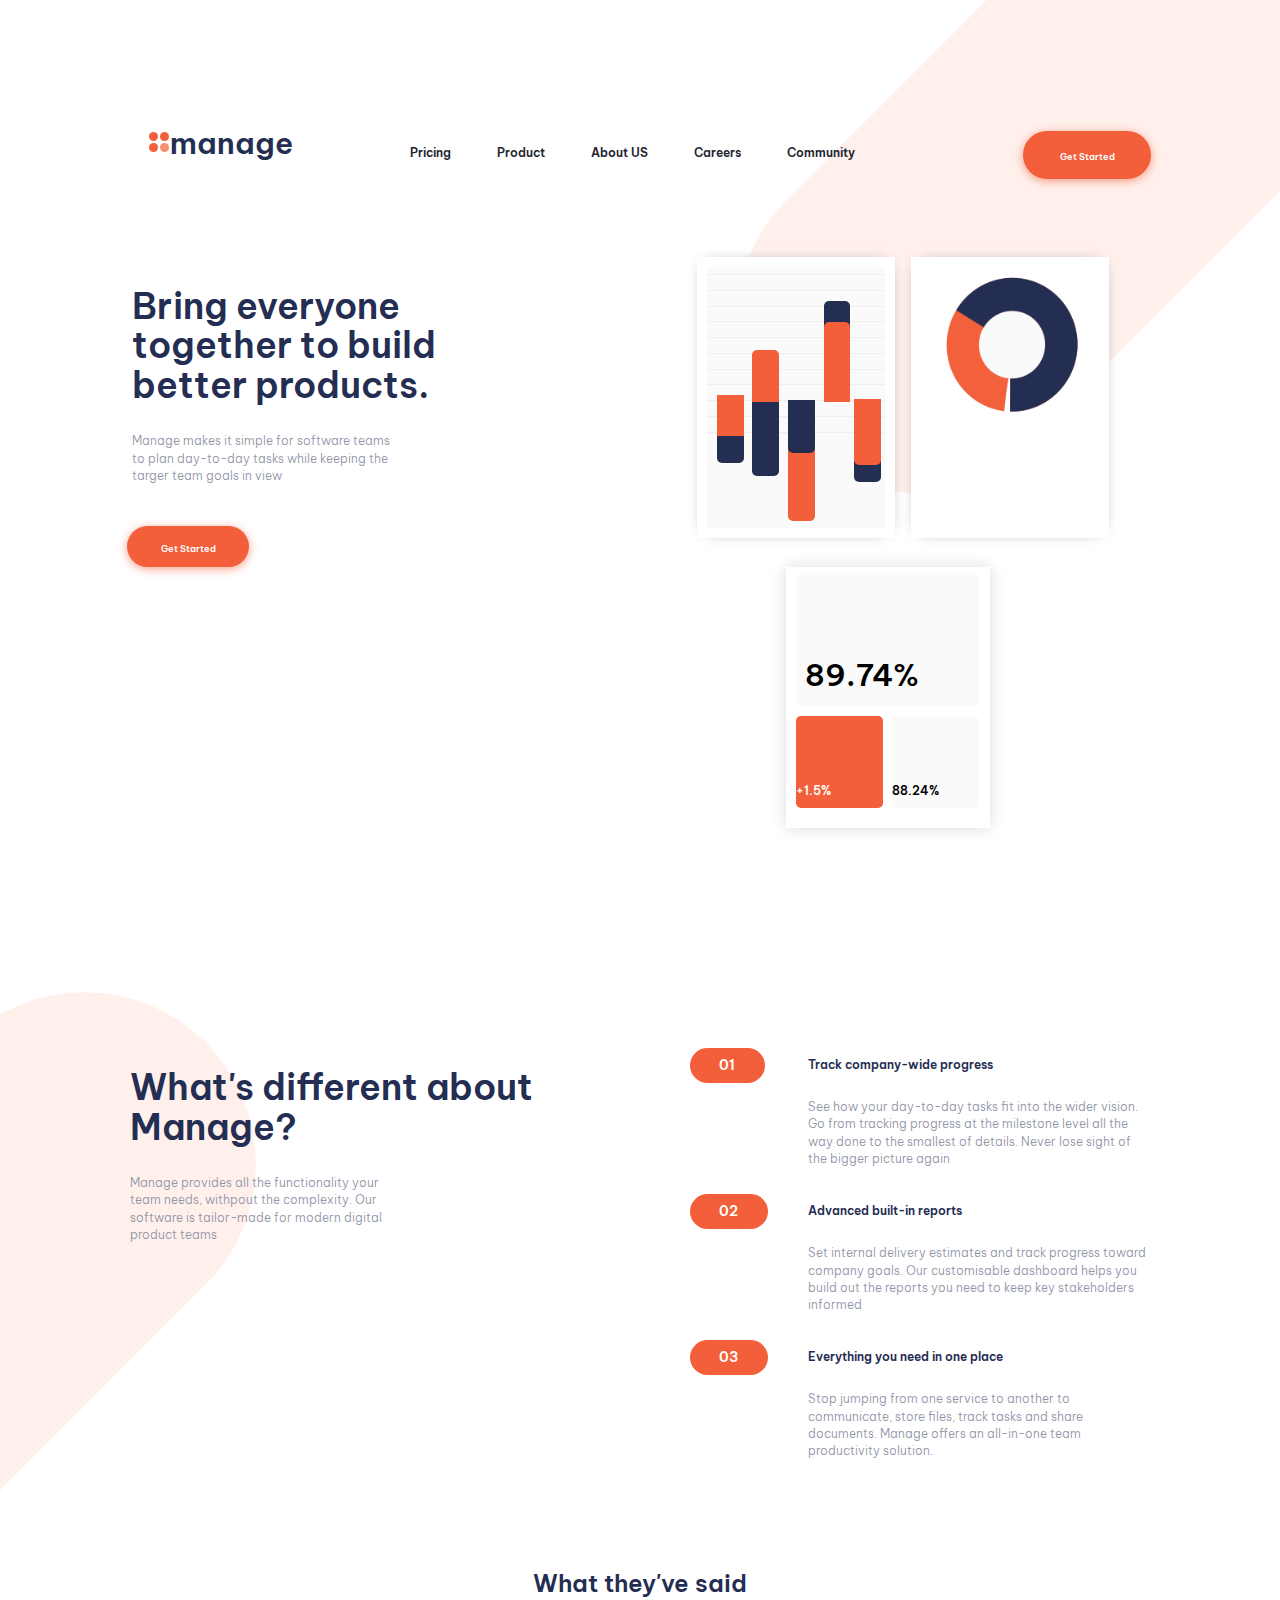
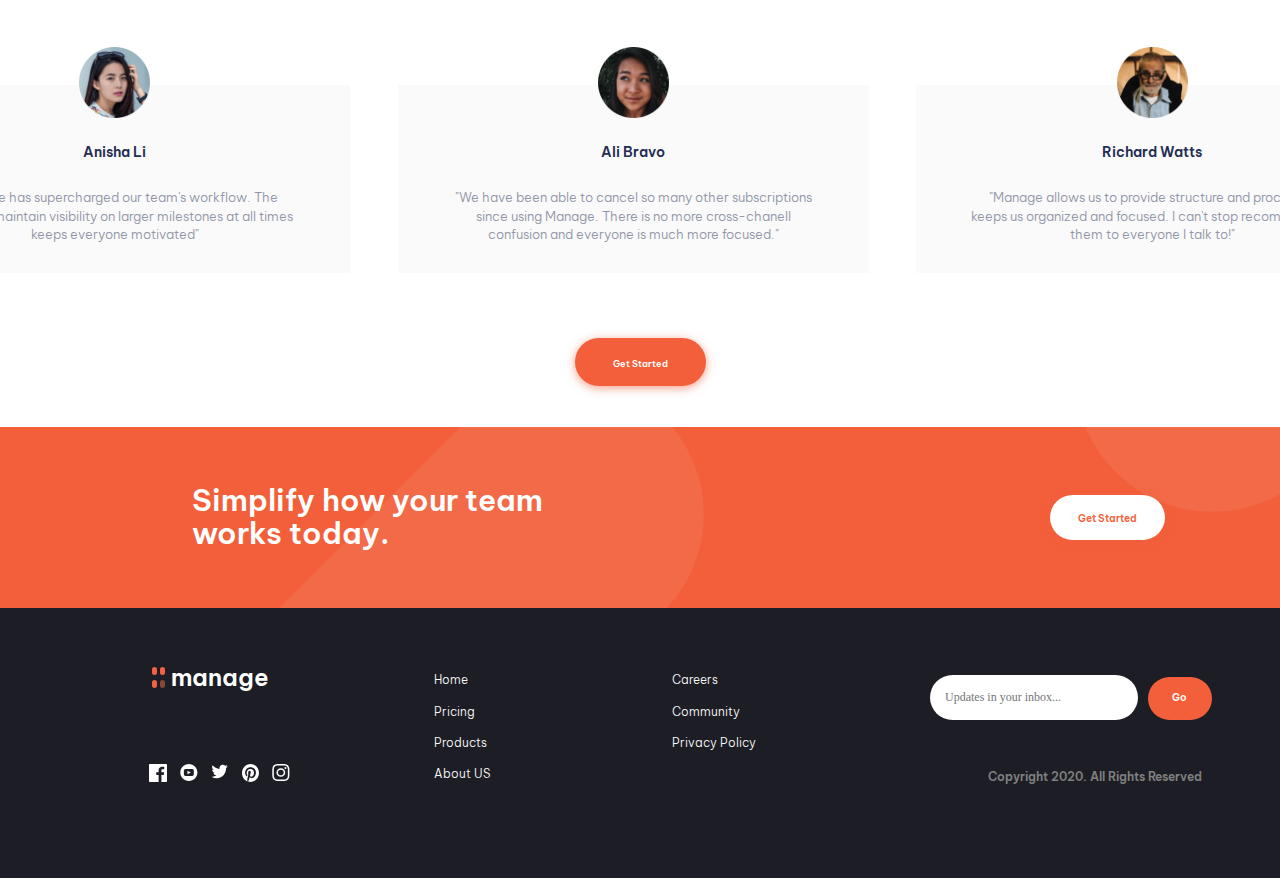
==== commit d4773e55: "Not compelete" ====
--- a/index.html
+++ b/index.html
@@ -9,7 +9,7 @@
     <link rel="stylesheet" href="@_styles.css">
     <title>Document</title>
 </head>
-<body>
+<body onresize="Screenresize()">
     <div class="nav navbar container-fluid" style="height: 20%;">
         <div class="manageBlck"><div class="ParentBlck"><div class="manageBlckParent"><p class="managerTxt">manage</p></div><div class="CircleBlckParent">
             <div class="CircleBlckChild"><span class="CircleChild1"></span><span class="CircleChild1 CircleChild2"></span></div><br>
@@ -55,16 +55,17 @@
             </div>
             <div class="col-md-7 col-sm-7 col-xs-8">
                 <div class="row padding withoutTop">
-                    <div class="col-md-12 col-sm-12 col-xs-12 steps"><button class="btn btn-md stepBtn">01</button><h6>Track company-wide progress</h6><br><p>See how your day-to-day tasks fit into the wider vision.<br>Go from tracking progress at the milestone level all the<br>way done to the smallest of details. Never lose sight of<br>the bigger picture again</p><br></div>
-                    <div class="col-md-12 col-sm-12 col-xs-12 steps"><button class="btn btn-md stepBtn">02</button><h6>Advanced built-in reports</h6><br><p>Set internal delivery estimates and track progress toward<br>company goals. Our customisable dashboard helps you<br>build out the reports you need to keep key stakeholders<br>informed</p><br></div>
-                    <div class="col-md-12 col-sm-12 col-xs-12 steps"><button class="btn btn-md stepBtn">03</button><h6>Everything you need in one place</h6><br><p>Stop jumping from one service to another to<br>communicate, store files, track tasks and share<br>documents. Manage offers an all-in-one team<br>productivity solution.</p><br></div>
+                    <div class="col-md-12 col-sm-12 col-xs-12 steps"><button class="btn btn-md stepBtn">01</button><h6>Track company-wide progress</h6><br><p>See how your day-to-day tasks fit into the wider vision. <br>Go from tracking progress at the milestone level all the <br>way done to the smallest of details. Never lose sight of <br>the bigger picture again</p><br></div>
+                    <div class="col-md-12 col-sm-12 col-xs-12 steps"><button class="btn btn-md stepBtn">02</button><h6>Advanced built-in reports</h6><br><p>Set internal delivery estimates and track progress toward <br>company goals. Our customisable dashboard helps you <br>build out the reports you need to keep key stakeholders <br>informed</p><br></div>
+                    <div class="col-md-12 col-sm-12 col-xs-12 steps"><button class="btn btn-md stepBtn">03</button><h6>Everything you need in one place</h6><br><p>Stop jumping from one service to another to <br>communicate, store files, track tasks and share <br>documents. Manage offers an all-in-one team <br>productivity solution.</p><br></div>
                 </div>
             </div>
         </div>
-        <div class="row SlideMenu">
+        <div class="row SlideMenu"onmousemove="ScrollBtn(0)" onmouseleave="ScrollBtn(1)">
             <center><h3 style="color: hsl(228, 39%, 23%);" id="h3Elem">What they've said</h3></center>
-            <div class="col-md-12 col-sm-12 col-xs-12 SlideBlck" onmousedown="a(event)" onmouseup="c()" onmouseleave="c()" onmousemove="bet(event)">
-            <div class="row">
+            <button class="rightScrollParent" onclick="Scroll(0)" hidden><span class="rightScroll"></span><span class="rightScroll rightScroll2"></span></button><button class="leftScrollParent" onclick="Scroll(1)" hidden><span class="leftScroll"></span><span class="leftScroll leftScroll2"></span></button>   
+            <div class="col-md-12 col-sm-12 col-xs-12 SlideBlck">
+                <div class="row">
             <div class="col-md-3 col-sm-3 col-xs-11 saidBlck" id='firstScroll' ><center><img src="./avatar-anisha.png" alt="" class="Avatar_img"></center><br><center><h5>Anisha Li</h5></center><br><p>"Manage has supercharged our team's workflow. The<br>ability to maintain visibility on larger milestones at all times<br>keeps everyone motivated"</p></div>
             <div class="col-md-3 col-sm-3 col-xs-11 saidBlck" id="secondBlck"><center><img src="./avatar-ali.png" alt="" class="Avatar_img"></center><br><center><h5>Ali Bravo</h5></center><br><p>"We have been able to cancel so many other subscriptions<br>since using Manage. There is no more cross-chanell<br>confusion and everyone is much more focused."</p></div>
             <div class="col-md-3 col-sm-3 col-xs-11 saidBlck" id="thirdBlck"><center><img src="./avatar-richard.png" alt="" class="Avatar_img"></center><br><center><h5>Richard Watts</h5></center><br><p>"Manage allows us to provide structure and process. It<br>keeps us organized and focused. I can't stop recommending<br>them to everyone I talk to!"</p></div>
@@ -89,6 +90,9 @@
         </div>
             <div class="col-md-4 col-sm-4 col-xs-4 footerInbox"><input type="email" placeholder="Updates in your inbox..."><button onclick="inbox()">Go</button><br><span hidden></span><p>Copyright 2020. All Rights Reserved</p></div>
         </div>
-        
+        <script>
+            if (document.body.clientHeight<=950&&document.body.clientWidth<=450){
+                window.location = './mobile.html'
+            }</script>
         <script src="./app.js" defer></script></body>
 </html>--- a/main.css
+++ b/main.css
@@ -114,7 +114,6 @@
 .SlideMenu{
     margin-top: 5%;
     position: relative;
-    cursor:pointer;
     -webkit-user-select: none;
 -khtml-user-select: none;
 -moz-user-select: none;
@@ -489,11 +488,65 @@
     margin-top: 0%;
     height: 100%;
 }
+.leftScrollParent{
+    position: absolute;
+    background-color: rgba(0,0,0,0.0);
+    width: 70px;
+    left: 2%;
+    border-radius: 50px;
+    top: 60%;
+    z-index: 999999;
+    height: 70px;
+    box-shadow: none;
+    border: none;
+    outline: none;
+}
+
+.rightScrollParent{
+    position: absolute;
+    background-color: rgba(0,0,0,0.0);
+    width: 70px;
+    box-shadow: none;
+    border: none;
+    outline: none;
+    right: 2%;
+    border-radius: 50px;
+    top: 60%;
+    z-index: 999999;
+    height: 70px;
+}
+.rightScroll{
+    display: block;
+    background-color: transparent;
+    width: 80%;
+    rotate: 25deg;
+    margin-top:0px;
+    margin-left: 10px;
+    height: 3px;
+}
+.rightScroll2{
+    rotate: -25deg;
+    margin-top: 16px;
+}
+.leftScroll{
+    display: block;
+    background-color: transparent;
+    width: 80%;
+    rotate: -25deg;
+    margin-top:0px;
+    margin-left: 0px;
+    height: 3px;
+}
+.leftScroll2{
+    rotate: 25deg;
+    margin-top: 16px;
+}
+
 .info {
     box-shadow: 0px 0px 15px rgb(33, 37, 47);
     margin-left: 10%;
     width: 50%;
-    background-color: rgb(249,250,250);
+    background-color: white;
     border: none;
     outline: 10px white solid;
 }
@@ -759,7 +812,7 @@
     cursor: auto;
     color: white !important;
 }
-@media (max-width:1300px) and (max-height:800px){
+@media (min-width:1250px) and (max-height:800px) and (min-height:800px){
     .footCircle{
         height: 47%;
         width: 27%;
@@ -948,7 +1001,7 @@
     background-position-x: 115%, -50%;
     }
     .saidBlck{
-        width: 20%;
+        width: 22%;
     }
     .footerItem{
         padding: 8% 0 !important;
@@ -1022,4 +1075,205 @@
         top: 44%;
         font-size: 34px;
     }
+}
+
+@media (max-width:450px) and (max-height:950px){
+    .navMenu,.btnTop{
+        visibility: hidden;
+    }
+    .burger__menu_Blck{
+        height: 30%;
+        visibility: visible;
+        margin-top: -6%;
+        width: 10%;
+        float: right;
+    }
+    .burger__menu_Blck>button:nth-child(1){
+        background-color: transparent;
+        border: none;
+        outline: none;
+        box-shadow: none;
+    }
+    .burger_menu{
+    display: block;
+    height: 6px;
+    margin-top: -60%;
+    width: 25px;
+    background-color: hsl(228, 39%, 23%);
+    }
+    .index{
+        margin-top: 0%;
+    }
+    .info,.percent,.rating{
+        height: 40% !important;
+        width: 60% !important;
+    }
+    .diffLastAndToday,.indexLastMonth{
+        margin-top: -5% !important;
+        height: 30% !important;
+        width: 49% !important;
+    }
+    .totalScore{
+        margin-top: 10% !important;
+        height: 45% !important;
+    }
+    .percent{
+        margin-left:-15% !important;
+    }
+    .rating{
+        margin-left: -55% !important;
+    }
+    .greetings{
+        position: absolute;
+        margin-top: 70%;
+        margin-left: 7.5% !important;
+        text-align: center;
+    }
+    .greetings>h1{
+        line-height: 150%;
+    }
+    .greetings>p{
+        line-height: 215%;
+    }
+    .aboutProduct{
+        position: absolute;
+        visibility: visible;
+        margin-left:-7.5% !important;
+        margin-top: 80% !important;
+        text-align: center;
+    }
+    .stepsBlckParent>.greetings>h1{
+        white-space: normal !important;
+        width: 100% !important;
+    }
+    .steps:nth-child(1){
+        margin-top: 200%;
+    }
+    .steps>p{
+        width: 145% !important;
+        font-size: 12px !important;
+        line-height: 220%;
+        margin-left: 20% !important;
+    }
+    .stepBtn{
+        height: 30px !important;
+        width: 50px !important;
+    }
+    .steps>h6{
+        margin-top: 0%;
+        width: 180% !important;
+        margin-left: 18%;
+        padding-top: 8.5px;
+        padding-left: 25px !important;
+        height: 30px;
+        background-color: rgb(235, 178, 169);
+    }
+    .SlideBlck{
+    width: 500%;
+    }
+    .saidBlck{
+        width: 17% !important;
+    }
+    #h3Elem{
+        font-size: 30px !important;
+    }
+    .steps{
+        margin-left: -20% !important;
+    }
+    .btnTop2{
+        margin: 0 auto;
+        padding: 2% 0;
+        left: 0% !important;
+        width: 30%;
+        right: 0% !important;
+    }
+    .btnTop2>a{
+        font-size: 10px;
+    }
+    .aboutProduct>p{
+        width: 60%;
+        margin-left: 19%;
+        line-height: 180% !important;
+    }
+    .aboutProduct>h1{
+        line-height: 130%;
+    }
+    .managerTxt{
+        top: 46%;
+    }
+}
+@media (min-width:950px) and (max-width:1100px){
+    .rating{
+        position: relative;
+        left:-5%;
+        height: 145px;
+    }
+    .info{
+    width: 50%;
+    height: 145px;
+    }
+    .info>img{
+        position: absolute;
+        left:0;
+    }
+    .rating>hr{
+        position: relative;
+        left:-11%;
+        margin-left: 0%;
+        width:125%;
+        margin-top: 11%;
+    }
+    .ratingLvl{
+        left:7%;
+    }
+    .totalScore>span{
+        font-size: 200%;
+    }
+    .saidBlck>p {
+        font-size: 90%;
+}
+.massengerBlck>img {
+    width: 13%;
+}
+.massengerBlckParent {
+    right: -3%;
+    position: relative;
+}
+.footCircle{
+    bottom: 10%;
+    width: 5px;
+    height: 5px;
+}
+.managerTxt{
+    transform: translate(0,-50%);
+}
+body > div.row.stepsBlckParent > div.col-md-5.col-sm-5.col-xs-8.greetings > h1{
+    white-space: pre;
+    font-size: 30px;
+    margin: 0 auto;
+}
+
+body {
+    background-position-y: 23%, -185%;
+    background-position-x: 115%, -60%;
+}
+.footCircle3{
+    margin-top: 12%;
+}
+.footCircle2{
+    right: 34%;
+}
+.footerInbox>p{
+    white-space: pre;
+    margin-right: 10%;
+}
+.footerInbox>span{
+    font-size: 90%;
+}
+.footerInbox>input{
+    width: 70%;
+}
+@media (max-width:1000px){
+    
+}
 }--- a/@_styles.css
+++ b/@_styles.css
@@ -1,91 +1,100 @@
-@keyframes scrollLeft {
+
+@keyframes mobilemenu {
     from {
-        margin-left: 2%;
+        margin-left: 104%;
     }
 
     to {
-        margin-left: -30%;
+        margin-left: 4%;
     }
 }
-@keyframes scrolling {
-    from {
-        margin-left: 120%;
+@keyframes RightLeftBtnVis {
+    from{
+        background-color: transparent;
     }
-
     to {
-        margin-left: 69%;
+        background-color: black;
     }
 }
-@keyframes scrollRight {
-    from {
-        margin-left: -30%;
+@keyframes RightLeftBtnHid {
+    from{
+        background-color: black;
     }
-
     to {
-        margin-left: 2%;
+        background-color: transparent;
     }
 }
-@keyframes scrolling2 {
-    from {
-        margin-left: 67%;
+@keyframes ScrollRightPC {
+    from{
+        margin-left:0%;
     }
-
     to {
-        margin-left: 120%;
+        margin-left: -48.5%;
     }
 }
-@keyframes mobilemenu {
+@keyframes ScrollRight2PC {
+    from{
+        margin-left: -48.5%;
+    }
+    to {
+        margin-left: 0%;
+    }
+}
+@keyframes ScrollRightLap {
+    from{
+        margin-left:0%;
+    }
+    to {
+        margin-left: -63.5%;
+    }
+}
+@keyframes ScrollRight2Lap {
+    from{
+        margin-left: -63.5%;
+    }
+    to {
+        margin-left: 0%;
+    }
+}
+@keyframes ScrollLeftPC {
+    from{
+        margin-left:0%;
+    }
+    to {
+        margin-left: 10.5%;
+    }
+}
+@keyframes ScrollLeft2PC {
     from {
-        margin-left: 150%;
+        margin-left: 10.5%;
     }
-
-    to {
-        margin-left: 37%;
+    to{
+        margin-left:0%;
+    }
+}
+@keyframes ScrollBtnVis{
+    from{
+        background-color: rgba(0,0,0,0.0);
+    }
+    to{
+        background-color: rgba(0,0,0,0.4);
+    }
+}
+@keyframes ScrollBtnHid{
+    from{
+        background-color: rgba(0,0,0,0.4);
+    }
+    to{
+        background-color: rgba(0,0,0,0);
     }
 }
 @keyframes mobilemenu2 {
     from {
-        margin-left: 40%
+        margin-left: 4%
     }
 
     to {
-        margin-left: 150%;
-    }
-}
-@keyframes scrollMobile {
-    from {
-        left: -5%;
-    }
-
-    to {
-        left: -150%;
-    }
-}
-@keyframes scrollMobile2 {
-    from {
-        left: 150%;
-    }
-
-    to {
-        left: -5%;
-    }
-}
-@keyframes scrollMobile3 {
-    from {
-        left: -150%;
-    }
-
-    to {
-        left: -5%;
-    }
-}
-@keyframes scrollMobile4 {
-    from {
-        left: -5%;
-    }
-
-    to {
-        left: 150%;
+        margin-left: 104%;
     }
 }
 @font-face {
@@ -95,5 +104,9 @@
 
 @font-face {
     font-family: 'Be Vietnam Pro';
-    src: url(./BeVietnamPro-Bold.ttf);
+    src: url(./BeVietnamPro-SemiBold.ttf);
+}
+@font-face {
+    font-family: 'Be Vietnam Pro Thin';
+    src: url(./BeVietnamPro-Thin.ttf);
 }